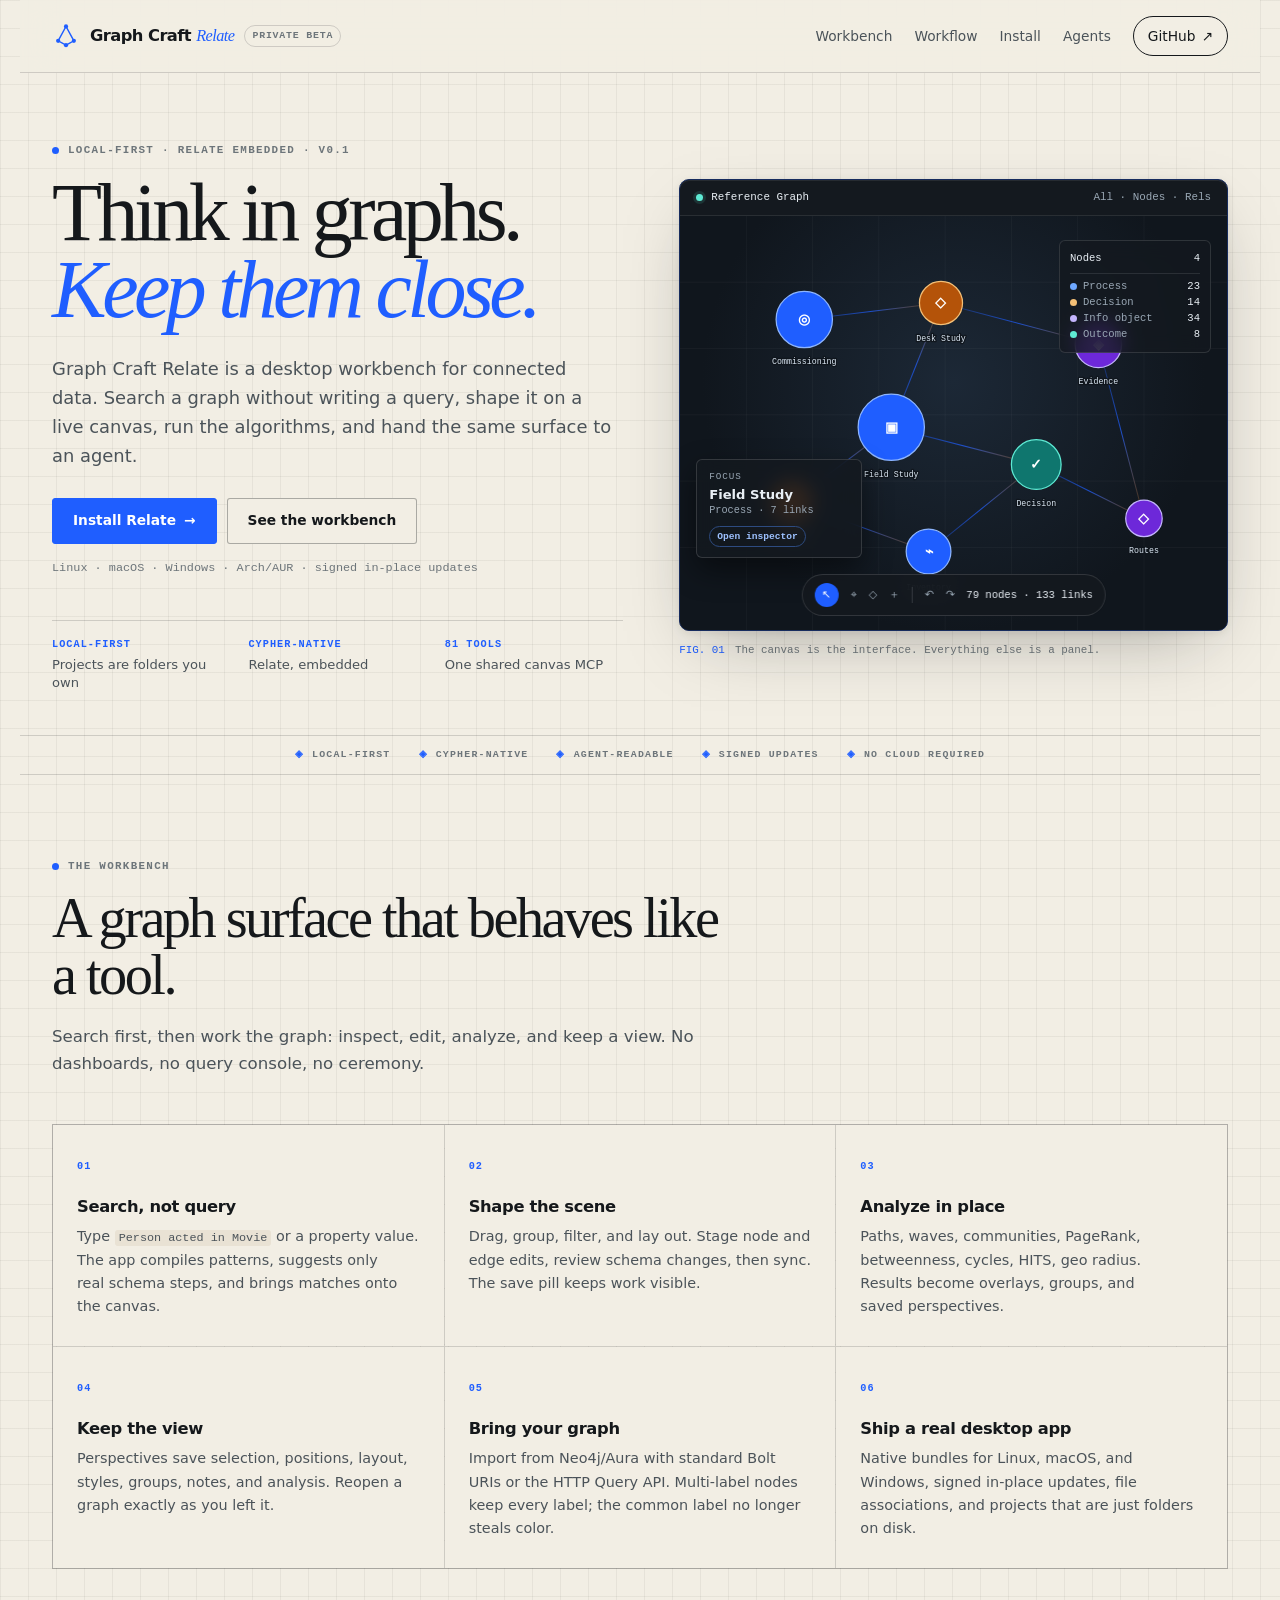
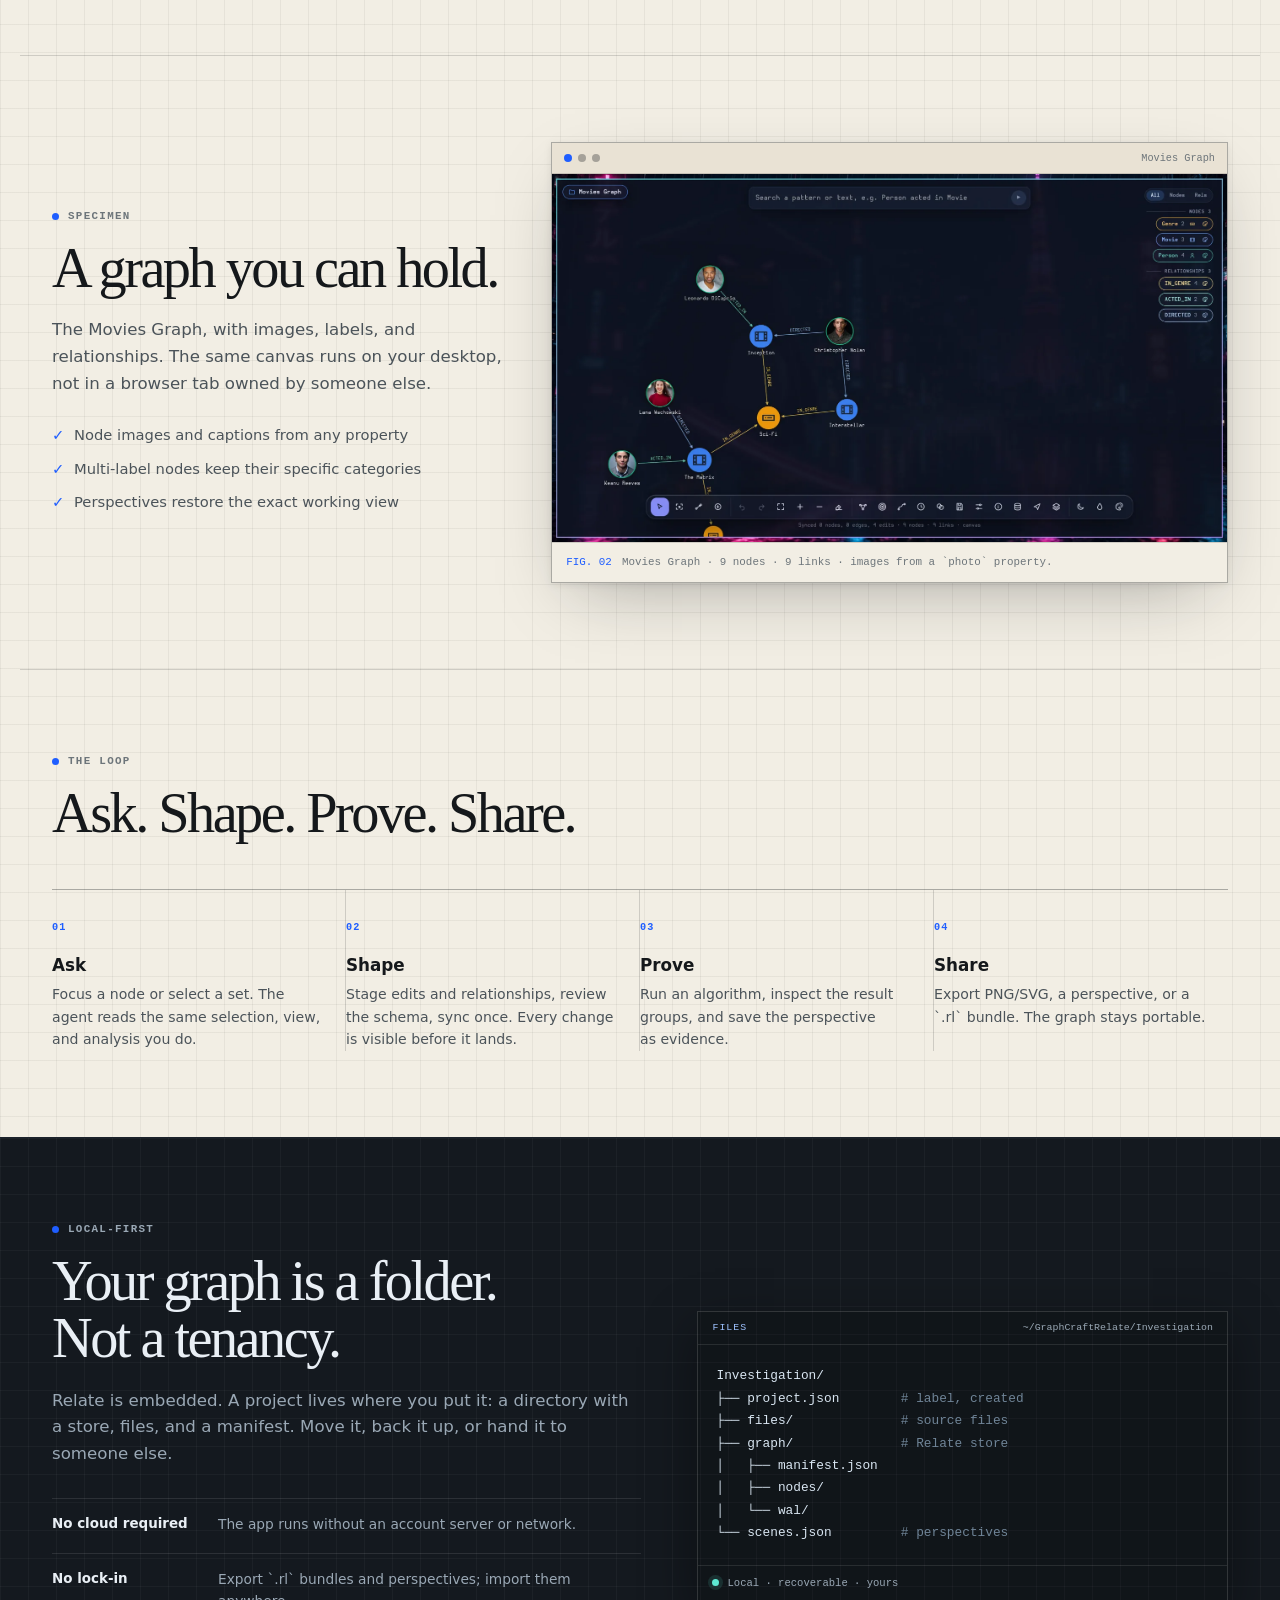
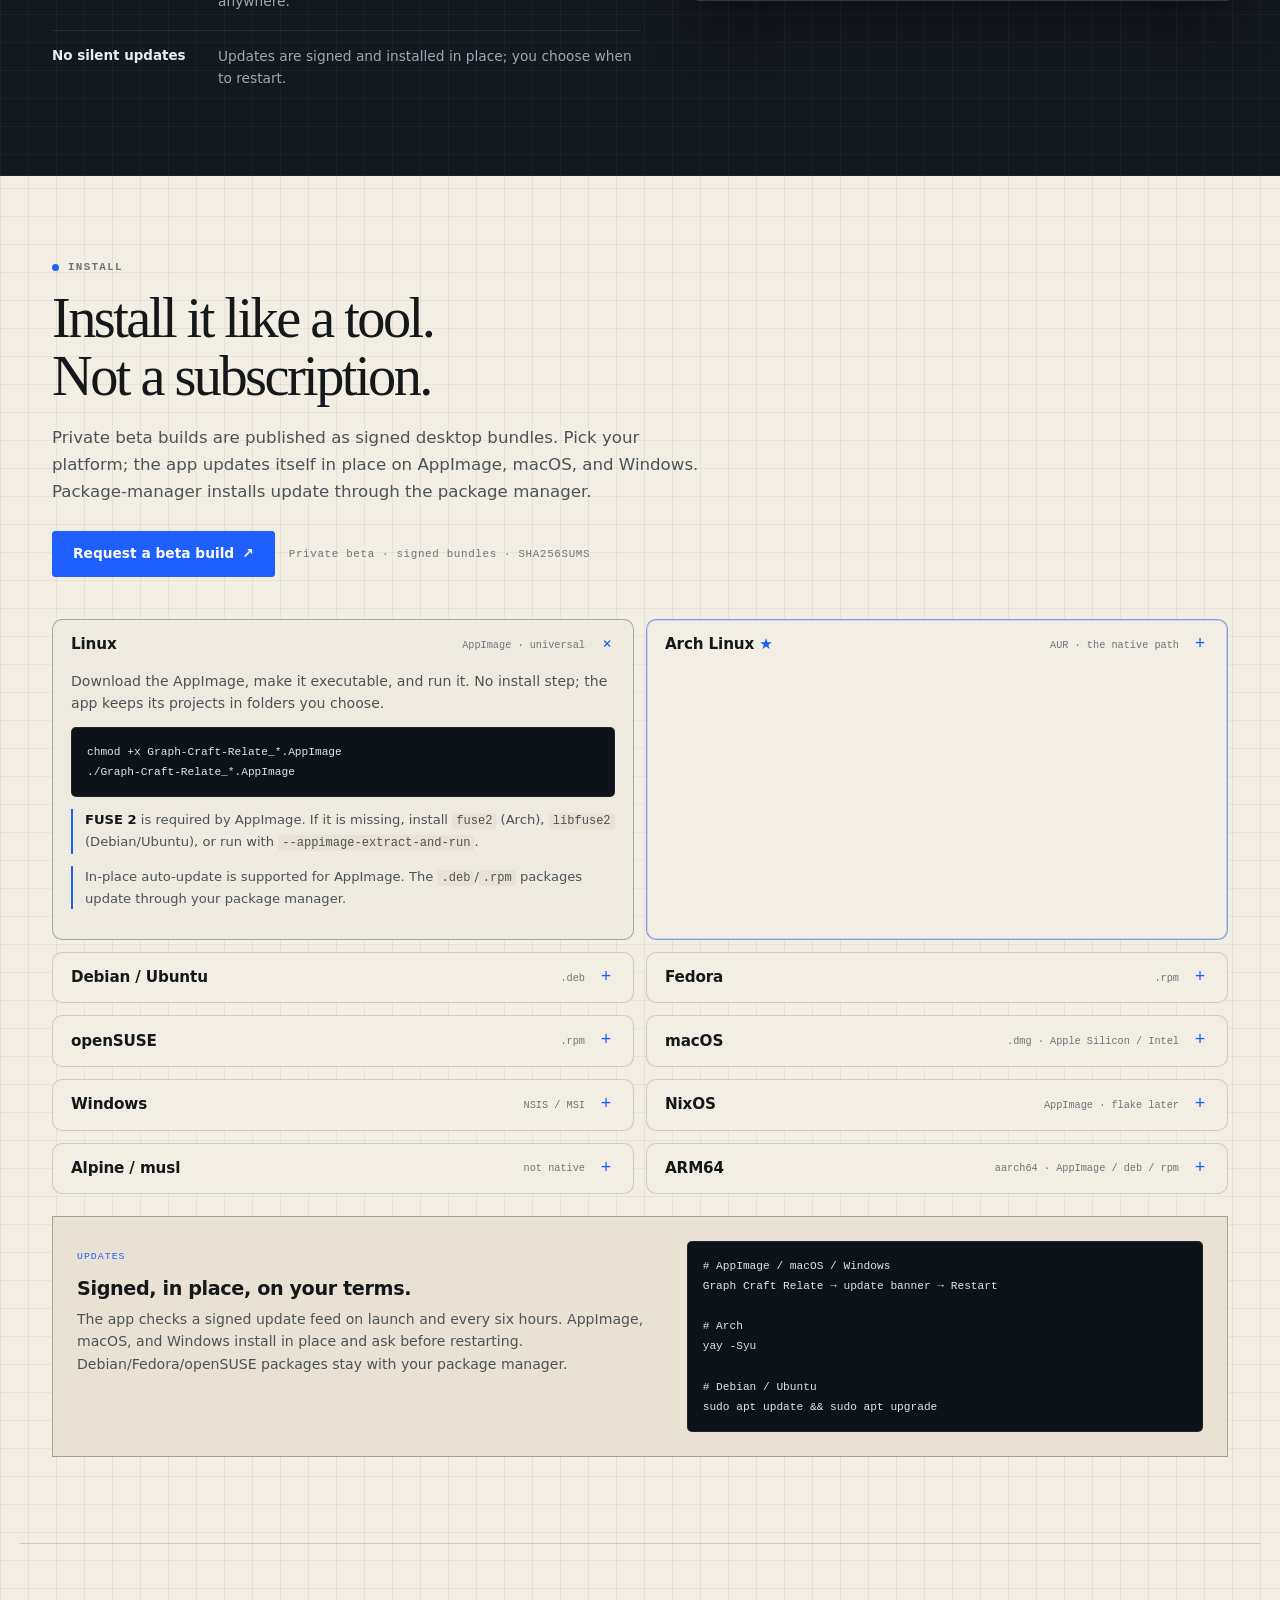
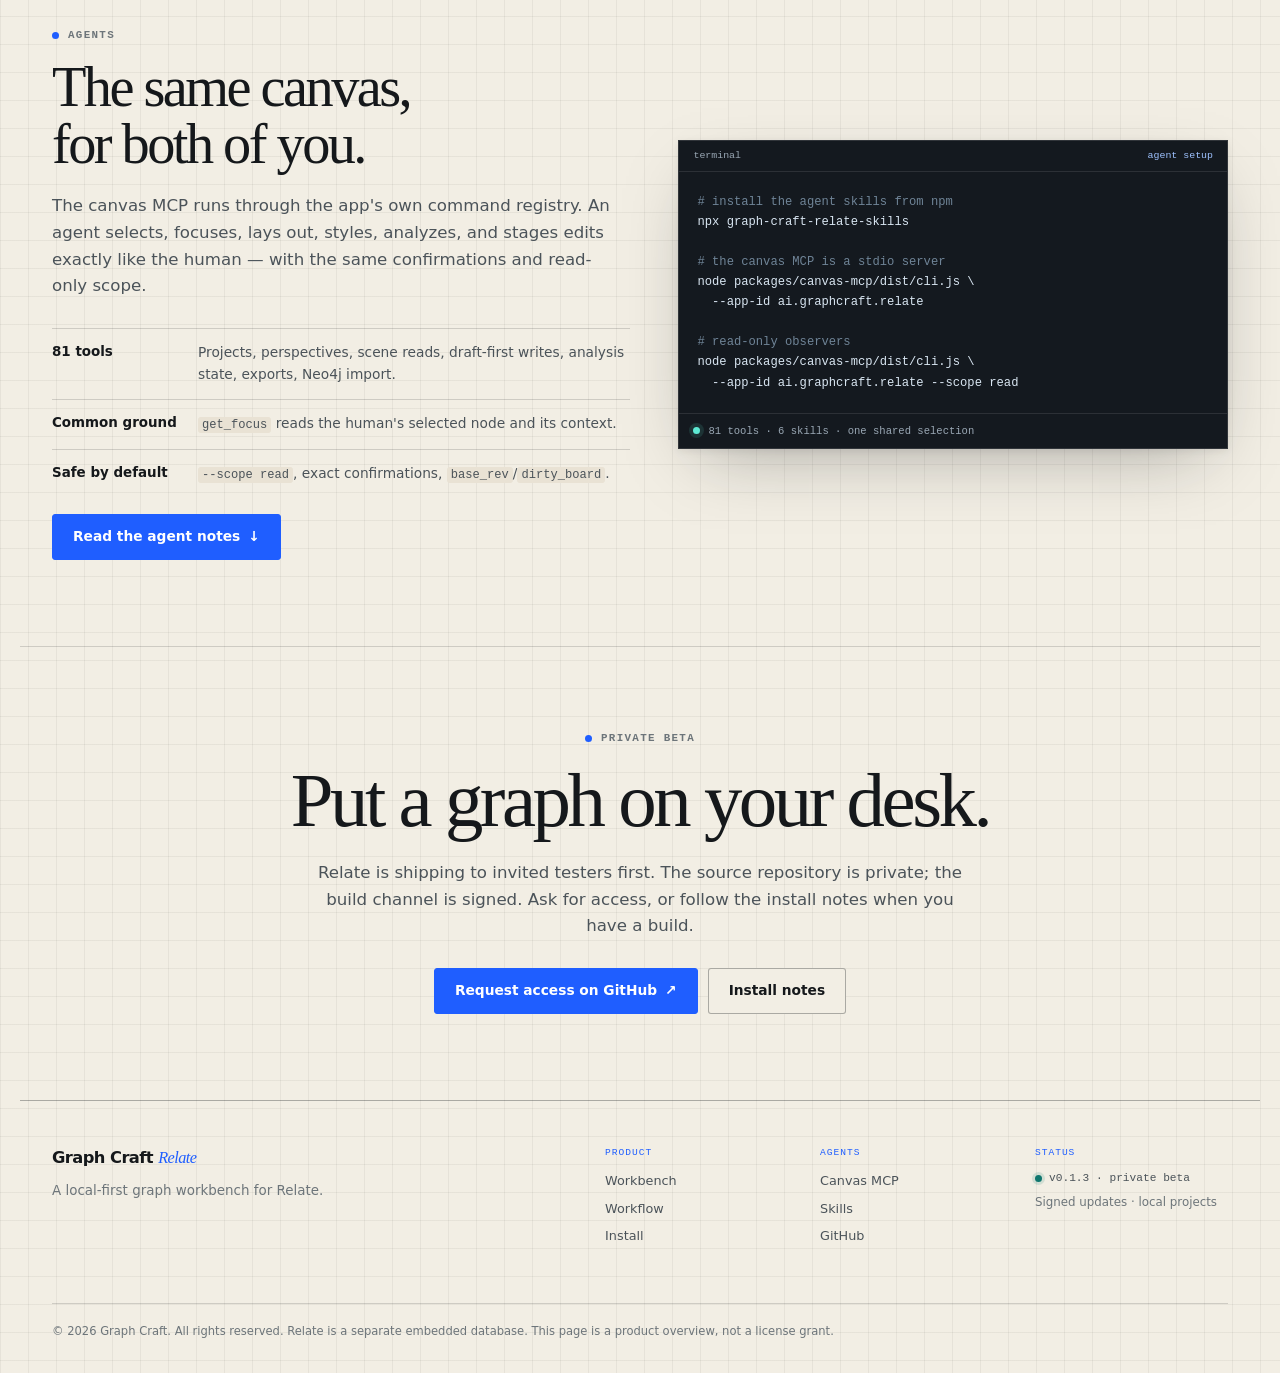
==== graph-craft-relate/index.html @ a17e3c6e "Update status to v0.1.3" ====
<!doctype html>
<html lang="en">
<head>
  <meta charset="utf-8" />
  <meta name="viewport" content="width=device-width, initial-scale=1" />
  <title>Graph Craft Relate — a local-first graph workbench</title>
  <meta name="description" content="Graph Craft Relate is a local-first desktop graph workbench for the embedded Relate database. Search, shape, analyze, and share graphs — with a live canvas MCP for agents." />
  <meta name="theme-color" content="#f2eee4" />
  <meta property="og:title" content="Graph Craft Relate" />
  <meta property="og:description" content="A graph workbench for the desk, not the cloud." />
  <meta property="og:type" content="website" />
  <meta property="og:image" content="https://fab679.github.io/graph-craft-relate/assets/screenshot.webp" />
  <meta property="og:url" content="https://fab679.github.io/graph-craft-relate/" />
  <meta name="twitter:card" content="summary_large_image" />
  <link rel="canonical" href="https://fab679.github.io/graph-craft-relate/" />
  <link rel="icon" href="favicon.svg" type="image/svg+xml" />
  <link rel="stylesheet" href="site.css" />
</head>
<body>
  <a class="skip" href="#main">Skip to content</a>

  <header class="nav">
    <a class="brand" href="#top" aria-label="Graph Craft Relate home">
      <svg class="brand-mark" viewBox="0 0 32 32" aria-hidden="true">
        <path d="M7 21.5 16 5l9 16.5-9 5z" fill="none" stroke="currentColor" stroke-width="1.6"/>
        <circle cx="16" cy="5" r="2.4" fill="currentColor"/>
        <circle cx="7" cy="21.5" r="2.4" fill="currentColor"/>
        <circle cx="25" cy="21.5" r="2.4" fill="currentColor"/>
        <circle cx="16" cy="26.5" r="2.4" fill="currentColor"/>
      </svg>
      <span class="brand-word">Graph Craft <em>Relate</em></span>
      <span class="brand-beta">private beta</span>
    </a>
    <nav class="nav-links" aria-label="Main">
      <a href="#workbench">Workbench</a>
      <a href="#workflow">Workflow</a>
      <a href="#install">Install</a>
      <a href="#agents">Agents</a>
      <a class="nav-cta" href="https://github.com/fab679" rel="noreferrer">GitHub <span aria-hidden="true">↗</span></a>
    </nav>
  </header>

  <main id="main">
    <section class="hero" id="top">
      <div class="hero-copy">
        <p class="eyebrow"><span class="dot"></span> Local-first · Relate embedded · v0.1</p>
        <h1>Think in graphs.<br /><span class="accent">Keep them close.</span></h1>
        <p class="lead">
          Graph Craft Relate is a desktop workbench for connected data. Search a
          graph without writing a query, shape it on a live canvas, run the
          algorithms, and hand the same surface to an agent.
        </p>
        <div class="hero-actions">
          <a class="btn btn-primary" href="#install">Install Relate <span aria-hidden="true">→</span></a>
          <a class="btn" href="#workbench">See the workbench</a>
        </div>
        <p class="fine">Linux · macOS · Windows · Arch/AUR · signed in-place updates</p>
        <dl class="ledger">
          <div><dt>Local-first</dt><dd>Projects are folders you own</dd></div>
          <div><dt>Cypher-native</dt><dd>Relate, embedded</dd></div>
          <div><dt>81 tools</dt><dd>One shared canvas MCP</dd></div>
        </dl>
      </div>

      <div class="hero-visual" aria-label="A graph canvas specimen">
        <div class="canvas-frame">
          <div class="canvas-top">
            <span class="canvas-project"><i></i> Reference Graph</span>
            <span class="canvas-mode">All · Nodes · Rels</span>
          </div>
          <svg class="specimen" viewBox="0 0 660 500" role="img" aria-label="A graph of processes, decisions, and outcomes">
            <defs>
              <linearGradient id="edgeGlow" x1="0" x2="1">
                <stop offset="0" stop-color="#1f5eff" stop-opacity=".15"/>
                <stop offset=".5" stop-color="#1f5eff" stop-opacity=".75"/>
                <stop offset="1" stop-color="#d97706" stop-opacity=".2"/>
              </linearGradient>
            </defs>
            <g class="grid-lines" aria-hidden="true">
              <path d="M0 80H660M0 160H660M0 240H660M0 320H660M0 400H660" />
              <path d="M80 0V500M160 0V500M240 0V500M320 0V500M400 0V500M480 0V500M560 0V500" />
            </g>
            <g class="edges">
              <path d="M150 125 315 105" />
              <path d="M315 105 505 155" />
              <path d="M315 105 255 255" />
              <path d="M255 255 430 300" />
              <path d="M255 255 135 345" />
              <path d="M430 300 560 365" />
              <path d="M135 345 300 405" />
              <path d="M430 300 300 405" />
              <path d="M505 155 560 365" />
            </g>
            <g class="nodes">
              <g class="node n-blue" transform="translate(150 125)">
                <circle r="34"/><text class="glyph" y="5">◎</text>
                <text class="nlabel" y="54">Commissioning</text>
              </g>
              <g class="node n-amber" transform="translate(315 105)">
                <circle r="26"/><text class="glyph" y="5">◇</text>
                <text class="nlabel" y="46">Desk Study</text>
              </g>
              <g class="node n-violet" transform="translate(505 155)">
                <circle r="28"/><text class="glyph" y="5">◈</text>
                <text class="nlabel" y="48">Evidence</text>
              </g>
              <g class="node n-blue" transform="translate(255 255)">
                <circle r="40"/><text class="glyph" y="6">▣</text>
                <text class="nlabel" y="60">Field Study</text>
              </g>
              <g class="node n-green" transform="translate(430 300)">
                <circle r="30"/><text class="glyph" y="5">✓</text>
                <text class="nlabel" y="50">Decision</text>
              </g>
              <g class="node n-amber" transform="translate(135 345)">
                <circle r="24"/><text class="glyph" y="5">↗</text>
                <text class="nlabel" y="44">Outcome</text>
              </g>
              <g class="node n-violet" transform="translate(560 365)">
                <circle r="22"/><text class="glyph" y="5">◇</text>
                <text class="nlabel" y="42">Routes</text>
              </g>
              <g class="node n-blue" transform="translate(300 405)">
                <circle r="27"/><text class="glyph" y="5">⌁</text>
                <text class="nlabel" y="47">Inventory</text>
              </g>
            </g>
          </svg>
          <div class="legend-specimen" aria-hidden="true">
            <p>Nodes <span>4</span></p>
            <p><i class="sw blue"></i> Process <b>23</b></p>
            <p><i class="sw amber"></i> Decision <b>14</b></p>
            <p><i class="sw violet"></i> Info object <b>34</b></p>
            <p><i class="sw green"></i> Outcome <b>8</b></p>
          </div>
          <div class="inspector-specimen" aria-hidden="true">
            <span class="mono">FOCUS</span>
            <strong>Field Study</strong>
            <small>Process · 7 links</small>
            <span class="mini-pill">Open inspector</span>
          </div>
          <div class="canvas-dock" aria-hidden="true">
            <span class="dock-active">↖</span><span>⌖</span><span>◇</span><span>＋</span><span class="dock-sep"></span><span>↶</span><span>↷</span><span class="dock-end">79 nodes · 133 links</span>
          </div>
        </div>
        <p class="visual-caption"><span>FIG. 01</span> The canvas is the interface. Everything else is a panel.</p>
      </div>
    </section>

    <section class="strip" aria-label="Product principles">
      <span>LOCAL-FIRST</span><span>CYPHER-NATIVE</span><span>AGENT-READABLE</span><span>SIGNED UPDATES</span><span>NO CLOUD REQUIRED</span>
    </section>

    <section class="section" id="workbench">
      <header class="section-head">
        <p class="eyebrow"><span class="dot"></span> The workbench</p>
        <h2>A graph surface that behaves like a tool.</h2>
        <p class="section-lead">Search first, then work the graph: inspect, edit, analyze, and keep a view. No dashboards, no query console, no ceremony.</p>
      </header>
      <div class="feature-grid">
        <article class="feature">
          <span class="feature-no">01</span>
          <h3>Search, not query</h3>
          <p>Type <code>Person acted in Movie</code> or a property value. The app compiles patterns, suggests only real schema steps, and brings matches onto the canvas.</p>
        </article>
        <article class="feature">
          <span class="feature-no">02</span>
          <h3>Shape the scene</h3>
          <p>Drag, group, filter, and lay out. Stage node and edge edits, review schema changes, then sync. The save pill keeps work visible.</p>
        </article>
        <article class="feature">
          <span class="feature-no">03</span>
          <h3>Analyze in place</h3>
          <p>Paths, waves, communities, PageRank, betweenness, cycles, HITS, geo radius. Results become overlays, groups, and saved perspectives.</p>
        </article>
        <article class="feature">
          <span class="feature-no">04</span>
          <h3>Keep the view</h3>
          <p>Perspectives save selection, positions, layout, styles, groups, notes, and analysis. Reopen a graph exactly as you left it.</p>
        </article>
        <article class="feature">
          <span class="feature-no">05</span>
          <h3>Bring your graph</h3>
          <p>Import from Neo4j/Aura with standard Bolt URIs or the HTTP Query API. Multi-label nodes keep every label; the common label no longer steals color.</p>
        </article>
        <article class="feature">
          <span class="feature-no">06</span>
          <h3>Ship a real desktop app</h3>
          <p>Native bundles for Linux, macOS, and Windows, signed in-place updates, file associations, and projects that are just folders on disk.</p>
        </article>
      </div>
    </section>

    <section class="section specimen-section" aria-labelledby="specimen-title">
      <div class="specimen-copy">
        <p class="eyebrow"><span class="dot"></span> Specimen</p>
        <h2 id="specimen-title">A graph you can hold.</h2>
        <p class="section-lead">The Movies Graph, with images, labels, and relationships. The same canvas runs on your desktop, not in a browser tab owned by someone else.</p>
        <ul class="check-list">
          <li>Node images and captions from any property</li>
          <li>Multi-label nodes keep their specific categories</li>
          <li>Perspectives restore the exact working view</li>
        </ul>
      </div>
      <figure class="shot">
        <div class="shot-bar"><span></span><span></span><span></span><em>Movies Graph</em></div>
        <img src="assets/screenshot.webp" width="1600" height="873" loading="lazy" alt="Graph Craft Relate canvas showing movie, genre, and person nodes with portrait images." />
        <figcaption><span>FIG. 02</span> Movies Graph · 9 nodes · 9 links · images from a `photo` property.</figcaption>
      </figure>
    </section>

    <section class="section workflow" id="workflow">
      <header class="section-head">
        <p class="eyebrow"><span class="dot"></span> The loop</p>
        <h2>Ask. Shape. Prove. Share.</h2>
      </header>
      <ol class="steps">
        <li><span>01</span><h3>Ask</h3><p>Focus a node or select a set. The agent reads the same selection, view, and analysis you do.</p></li>
        <li><span>02</span><h3>Shape</h3><p>Stage edits and relationships, review the schema, sync once. Every change is visible before it lands.</p></li>
        <li><span>03</span><h3>Prove</h3><p>Run an algorithm, inspect the result groups, and save the perspective as evidence.</p></li>
        <li><span>04</span><h3>Share</h3><p>Export PNG/SVG, a perspective, or a `.rl` bundle. The graph stays portable.</p></li>
      </ol>
    </section>

    <section class="section local-panel">
      <div class="local-copy">
        <p class="eyebrow"><span class="dot"></span> Local-first</p>
        <h2>Your graph is a folder.<br />Not a tenancy.</h2>
        <p class="section-lead">Relate is embedded. A project lives where you put it: a directory with a store, files, and a manifest. Move it, back it up, or hand it to someone else.</p>
        <div class="local-points">
          <div><strong>No cloud required</strong><span>The app runs without an account server or network.</span></div>
          <div><strong>No lock-in</strong><span>Export `.rl` bundles and perspectives; import them anywhere.</span></div>
          <div><strong>No silent updates</strong><span>Updates are signed and installed in place; you choose when to restart.</span></div>
        </div>
      </div>
      <div class="tree-card" aria-label="Project folder layout">
        <div class="tree-head"><span>FILES</span><span>~/GraphCraftRelate/Investigation</span></div>
        <pre><code>Investigation/
├── project.json        <i># label, created</i>
├── files/              <i># source files</i>
├── graph/              <i># Relate store</i>
│   ├── manifest.json
│   ├── nodes/
│   └── wal/
└── scenes.json         <i># perspectives</i></code></pre>
        <p class="tree-note"><span class="pulse"></span> Local · recoverable · yours</p>
      </div>
    </section>

    <section class="section" id="install">
      <header class="section-head">
        <p class="eyebrow"><span class="dot"></span> Install</p>
        <h2>Install it like a tool.<br />Not a subscription.</h2>
        <p class="section-lead">Private beta builds are published as signed desktop bundles. Pick your platform; the app updates itself in place on AppImage, macOS, and Windows. Package-manager installs update through the package manager.</p>
      </header>

      <div class="download-row">
        <a class="btn btn-primary" href="https://github.com/fab679" rel="noreferrer">Request a beta build <span aria-hidden="true">↗</span></a>
        <span class="mono">Private beta · signed bundles · SHA256SUMS</span>
      </div>

      <div class="install-grid">
        <details class="install-card" open>
          <summary><span class="os">Linux</span><span class="os-meta">AppImage · universal</span><span class="chev" aria-hidden="true">+</span></summary>
          <div class="install-body">
            <p>Download the AppImage, make it executable, and run it. No install step; the app keeps its projects in folders you choose.</p>
            <pre><code>chmod +x Graph-Craft-Relate_*.AppImage
./Graph-Craft-Relate_*.AppImage</code></pre>
            <p class="note"><strong>FUSE 2</strong> is required by AppImage. If it is missing, install <code>fuse2</code> (Arch), <code>libfuse2</code> (Debian/Ubuntu), or run with <code>--appimage-extract-and-run</code>.</p>
            <p class="note">In-place auto-update is supported for AppImage. The <code>.deb</code>/<code>.rpm</code> packages update through your package manager.</p>
          </div>
        </details>

        <details class="install-card arch-card">
          <summary><span class="os">Arch Linux</span><span class="os-meta">AUR · the native path</span><span class="chev" aria-hidden="true">+</span></summary>
          <div class="install-body">
            <p>Arch is the reference environment. Use the AUR package when published, or run the AppImage.</p>
            <pre><code>yay -S graph-craft-relate-bin
# or: paru -S graph-craft-relate-bin</code></pre>
            <p>Building from source needs the Tauri/WebKit stack:</p>
            <pre><code>sudo pacman -S --needed base-devel webkit2gtk-4.1 gtk3 \
  libappindicator librsvg patchelf openssl</code></pre>
            <p class="note"><strong>Arch notes:</strong> AppImage needs <code>fuse2</code>. Wayland works natively; on some GPUs, set <code>WEBKIT_DISABLE_COMPOSITING_MODE=1</code> if the canvas is blank. On ARM/ALARM, build the <code>aarch64</code> bundle from source.</p>
            <p class="note"><strong>Omarchy:</strong> the app detects Omarchy and offers <strong>Follow the Omarchy theme and accent</strong> in Settings. It reads the current theme's <code>colors.toml</code>; the option is hidden on other desktops.</p>
          </div>
        </details>

        <details class="install-card">
          <summary><span class="os">Debian / Ubuntu</span><span class="os-meta">.deb</span><span class="chev" aria-hidden="true">+</span></summary>
          <div class="install-body">
            <pre><code>sudo apt install ./graph-craft-relate_*_amd64.deb</code></pre>
            <p>Dependencies: <code>libwebkit2gtk-4.1-0</code>, <code>libgtk-3-0</code>, <code>libayatana-appindicator3-1</code>, <code>librsvg2-2</code>. Use the AppImage if your release is older than Ubuntu 22.04.</p>
          </div>
        </details>

        <details class="install-card">
          <summary><span class="os">Fedora</span><span class="os-meta">.rpm</span><span class="chev" aria-hidden="true">+</span></summary>
          <div class="install-body">
            <pre><code>sudo dnf install ./graph-craft-relate-*.x86_64.rpm</code></pre>
            <p>Dependencies: <code>webkit2gtk4.1</code>, <code>gtk3</code>, <code>libappindicator-gtk3</code>, <code>librsvg2</code>. Fedora Silverblue users should use the AppImage or a Distrobox container.</p>
          </div>
        </details>

        <details class="install-card">
          <summary><span class="os">openSUSE</span><span class="os-meta">.rpm</span><span class="chev" aria-hidden="true">+</span></summary>
          <div class="install-body">
            <pre><code>sudo zypper install ./graph-craft-relate-*.x86_64.rpm</code></pre>
            <p>Dependencies: <code>webkit2gtk4.1</code>, <code>gtk3</code>, <code>libappindicator3-1</code>, <code>librsvg2</code>.</p>
          </div>
        </details>

        <details class="install-card">
          <summary><span class="os">macOS</span><span class="os-meta">.dmg · Apple Silicon / Intel</span><span class="chev" aria-hidden="true">+</span></summary>
          <div class="install-body">
            <p>Open the DMG, drag <strong>Graph Craft Relate</strong> to Applications, and launch it.</p>
            <p class="note">Beta builds may be unnotarized: right-click the app → <strong>Open</strong> the first time. Production builds are signed and notarized. Auto-update is in place.</p>
          </div>
        </details>

        <details class="install-card">
          <summary><span class="os">Windows</span><span class="os-meta">NSIS / MSI</span><span class="chev" aria-hidden="true">+</span></summary>
          <div class="install-body">
            <p>Run the <code>.exe</code> installer (or the MSI). The installer bootstraps WebView2 if it is missing.</p>
            <p class="note">Beta builds may show SmartScreen: <strong>More info → Run anyway</strong>. Production builds are code-signed. Auto-update is in place.</p>
            <p class="note">Windows on ARM64: use the x64 build under emulation; a native ARM64 bundle is not shipped yet.</p>
          </div>
        </details>

        <details class="install-card">
          <summary><span class="os">NixOS</span><span class="os-meta">AppImage · flake later</span><span class="chev" aria-hidden="true">+</span></summary>
          <div class="install-body">
            <p>Run the AppImage through <code>appimage-run</code>:</p>
            <pre><code>nix-shell -p appimage-run
appimage-run ./Graph-Craft-Relate_*.AppImage</code></pre>
            <p class="note">A native flake is planned; until then, use the AppImage or a Distrobox container. Do not mix the app's WebKit with a mismatched system runtime.</p>
          </div>
        </details>

        <details class="install-card">
          <summary><span class="os">Alpine / musl</span><span class="os-meta">not native</span><span class="chev" aria-hidden="true">+</span></summary>
          <div class="install-body">
            <p>WebKitGTK/Tauri does not ship a native musl bundle. Use a glibc Distrobox (Arch/Debian) or a Flatpak when available; the AppImage will not run natively on Alpine.</p>
          </div>
        </details>

        <details class="install-card">
          <summary><span class="os">ARM64</span><span class="os-meta">aarch64 · AppImage / deb / rpm</span><span class="chev" aria-hidden="true">+</span></summary>
          <div class="install-body">
            <p>Use the <code>aarch64</code> bundle. The Relate sidecar is pinned per target (<code>relate-linux-arm64</code>); the app refuses to start with a missing sidecar.</p>
            <p class="note">Arch ARM (ALARM) users can build from source with the same dependencies; the AUR package targets x86_64.</p>
          </div>
        </details>
      </div>

      <div class="update-note">
        <div>
          <span class="mono">UPDATES</span>
          <h3>Signed, in place, on your terms.</h3>
          <p>The app checks a signed update feed on launch and every six hours. AppImage, macOS, and Windows install in place and ask before restarting. Debian/Fedora/openSUSE packages stay with your package manager.</p>
        </div>
        <div class="update-code">
          <pre><code># AppImage / macOS / Windows
Graph Craft Relate → update banner → Restart

# Arch
yay -Syu

# Debian / Ubuntu
sudo apt update &amp;&amp; sudo apt upgrade</code></pre>
        </div>
      </div>
    </section>

    <section class="section agents" id="agents">
      <div class="agents-copy">
        <p class="eyebrow"><span class="dot"></span> Agents</p>
        <h2>The same canvas,<br />for both of you.</h2>
        <p class="section-lead">The canvas MCP runs through the app's own command registry. An agent selects, focuses, lays out, styles, analyzes, and stages edits exactly like the human — with the same confirmations and read-only scope.</p>
        <div class="agent-points">
          <div><strong>81 tools</strong><span>Projects, perspectives, scene reads, draft-first writes, analysis state, exports, Neo4j import.</span></div>
          <div><strong>Common ground</strong><span><code>get_focus</code> reads the human's selected node and its context.</span></div>
          <div><strong>Safe by default</strong><span><code>--scope read</code>, exact confirmations, <code>base_rev</code>/<code>dirty_board</code>.</span></div>
        </div>
        <a class="btn btn-primary" href="#agents">Read the agent notes <span aria-hidden="true">↓</span></a>
      </div>
      <div class="agent-code">
        <div class="code-head"><span>terminal</span><span>agent setup</span></div>
        <pre><code><span class="c"># install the agent skills from npm</span>
npx graph-craft-relate-skills

<span class="c"># the canvas MCP is a stdio server</span>
node packages/canvas-mcp/dist/cli.js \
  --app-id ai.graphcraft.relate

<span class="c"># read-only observers</span>
node packages/canvas-mcp/dist/cli.js \
  --app-id ai.graphcraft.relate --scope read</code></pre>
        <p class="code-note"><span class="pulse"></span> 81 tools · 6 skills · one shared selection</p>
      </div>
    </section>

    <section class="section closing">
      <p class="eyebrow"><span class="dot"></span> Private beta</p>
      <h2>Put a graph on your desk.</h2>
      <p class="section-lead">Relate is shipping to invited testers first. The source repository is private; the build channel is signed. Ask for access, or follow the install notes when you have a build.</p>
      <div class="hero-actions">
        <a class="btn btn-primary" href="https://github.com/fab679" rel="noreferrer">Request access on GitHub <span aria-hidden="true">↗</span></a>
        <a class="btn" href="#install">Install notes</a>
      </div>
    </section>
  </main>

  <footer class="footer">
    <div class="footer-brand">
      <span class="brand-word">Graph Craft <em>Relate</em></span>
      <p>A local-first graph workbench for Relate.</p>
    </div>
    <div class="footer-cols">
      <div><span class="mono">PRODUCT</span><a href="#workbench">Workbench</a><a href="#workflow">Workflow</a><a href="#install">Install</a></div>
      <div><span class="mono">AGENTS</span><a href="#agents">Canvas MCP</a><a href="#agents">Skills</a><a href="https://github.com/fab679" rel="noreferrer">GitHub</a></div>
      <div><span class="mono">STATUS</span><span class="status"><i></i> v0.1.3 · private beta</span><span class="muted">Signed updates · local projects</span></div>
    </div>
    <p class="footer-legal">© 2026 Graph Craft. All rights reserved. Relate is a separate embedded database. This page is a product overview, not a license grant.</p>
  </footer>

  <script src="site.js" defer></script>
</body>
</html>
---- graph-craft-relate/site.css ----
/* Graph Craft Relate — Hallmark · shape: product page · genre: technical editorial
 * theme: Cobalt blueprint · paper/ink/cobalt · signature: a live graph specimen
 * with a ledger-like install index. No remote fonts, no frameworks. */

:root {
  --paper: #f2eee4;
  --paper-2: #e9e2d4;
  --paper-3: #dfd6c5;
  --ink: #15181b;
  --ink-2: #4b5359;
  --muted: #6d757a;
  --cobalt: #1f5eff;
  --cobalt-2: #1747c7;
  --cobalt-ink: #ffffff;
  --amber: #b45309;
  --green: #0f766e;
  --violet: #6d28d9;
  --rule: rgba(21, 24, 27, 0.16);
  --rule-2: rgba(21, 24, 27, 0.32);
  --grid: rgba(21, 24, 27, 0.055);
  --panel: #14191f;
  --panel-2: #1b222b;
  --panel-ink: #e9eff5;
  --panel-mut: #9aa8b5;
  --code: #0d1218;
  --code-ink: #d9e6f2;
  --shadow: 0 24px 70px -24px rgba(21, 24, 27, 0.35), 0 2px 8px rgba(21, 24, 27, 0.08);
  --serif: "Iowan Old Style", "Palatino Linotype", Palatino, Georgia, serif;
  --sans: system-ui, -apple-system, "Segoe UI", Roboto, sans-serif;
  --mono: ui-monospace, "SF Mono", "Cascadia Mono", Menlo, Consolas, monospace;
  --max: 1240px;
  --gutter: 32px;
  --radius: 10px;
  --cut: 12px;
}

@media (prefers-color-scheme: dark) {
  :root {
    --paper: #0c1117;
    --paper-2: #111821;
    --paper-3: #18212c;
    --ink: #e7eef5;
    --ink-2: #b3c0cb;
    --muted: #8795a3;
    --cobalt: #6ea8ff;
    --cobalt-2: #a9c7ff;
    --cobalt-ink: #08111f;
    --amber: #f0b35e;
    --green: #5eead4;
    --violet: #c4b5fd;
    --rule: rgba(231, 238, 245, 0.14);
    --rule-2: rgba(231, 238, 245, 0.28);
    --grid: rgba(231, 238, 245, 0.05);
    --panel: #111821;
    --panel-2: #17212c;
    --panel-ink: #e7eef5;
    --panel-mut: #94a3b3;
    --code: #070b10;
    --code-ink: #dbe8f5;
    --shadow: 0 24px 70px -20px rgba(0, 0, 0, 0.75), 0 2px 8px rgba(0, 0, 0, 0.4);
  }
}

* { box-sizing: border-box; }
html { scroll-behavior: smooth; }
body {
  margin: 0;
  color: var(--ink);
  background-color: var(--paper);
  background-image:
    linear-gradient(var(--grid) 1px, transparent 1px),
    linear-gradient(90deg, var(--grid) 1px, transparent 1px);
  background-size: 28px 28px;
  font: 16px/1.6 var(--sans);
  -webkit-font-smoothing: antialiased;
  text-rendering: optimizeLegibility;
  overflow-x: clip;
}
::selection { background: var(--cobalt); color: var(--cobalt-ink); }
a { color: inherit; text-decoration-thickness: 1px; text-underline-offset: 0.18em; }
a:hover { color: var(--cobalt); }
img, svg { display: block; max-width: 100%; }
code, pre, .mono { font-family: var(--mono); }
button, a { -webkit-tap-highlight-color: transparent; }
:focus-visible { outline: 2px solid var(--cobalt); outline-offset: 3px; }

.skip {
  position: absolute; left: 12px; top: -60px; z-index: 100;
  background: var(--ink); color: var(--paper); padding: 8px 12px; border-radius: 4px;
}
.skip:focus { top: 12px; }

/* ------------------------------------------------------------------ nav */

.nav {
  position: sticky; top: 0; z-index: 50;
  display: flex; align-items: center; gap: 24px;
  max-width: var(--max); margin: 0 auto; padding: 16px var(--gutter);
  background: color-mix(in srgb, var(--paper) 86%, transparent);
  border-bottom: 1px solid var(--rule);
  backdrop-filter: blur(16px) saturate(1.2);
  -webkit-backdrop-filter: blur(16px) saturate(1.2);
}
.brand { display: inline-flex; align-items: center; gap: 10px; text-decoration: none; margin-right: auto; }
.brand-mark { width: 28px; height: 28px; color: var(--cobalt); flex: none; }
.brand-word {
  font: 600 1.02rem/1 var(--sans); letter-spacing: -0.035em; white-space: nowrap;
}
.brand-word em { font-family: var(--serif); font-weight: 500; color: var(--cobalt); }
.brand-beta {
  font: 600 0.62rem/1 var(--mono); letter-spacing: 0.08em; text-transform: uppercase;
  color: var(--muted); border: 1px solid var(--rule); padding: 5px 7px; border-radius: 999px;
}
.nav-links { display: flex; align-items: center; gap: 22px; font-size: 0.86rem; }
.nav-links a { text-decoration: none; color: var(--ink-2); }
.nav-links a:hover { color: var(--ink); }
.nav-cta {
  display: inline-flex; align-items: center; gap: 6px;
  border: 1px solid var(--ink); border-radius: 999px; padding: 8px 14px;
  color: var(--ink) !important; background: var(--paper);
}
.nav-cta:hover { background: var(--ink); color: var(--paper) !important; }

/* ----------------------------------------------------------------- hero */

.hero {
  max-width: var(--max); margin: 0 auto; padding: 72px var(--gutter) 42px;
  display: grid; grid-template-columns: minmax(0, 1.02fr) minmax(0, 0.98fr);
  gap: 56px; align-items: center;
}
.eyebrow {
  display: flex; align-items: center; gap: 9px;
  margin: 0 0 18px; font: 600 0.68rem/1 var(--mono);
  letter-spacing: 0.12em; text-transform: uppercase; color: var(--muted);
}
.dot { width: 7px; height: 7px; border-radius: 50%; background: var(--cobalt); flex: none; }
h1, h2, h3, p { text-wrap: pretty; }
.hero h1 {
  margin: 0; font-family: var(--serif); font-weight: 500;
  font-size: clamp(3.2rem, 6.4vw, 6.1rem); line-height: 0.94;
  letter-spacing: -0.055em;
}
.hero h1 .accent { color: var(--cobalt); font-style: italic; }
.lead { max-width: 51ch; margin: 26px 0 0; font-size: 1.12rem; line-height: 1.62; color: var(--ink-2); }
.hero-actions { display: flex; flex-wrap: wrap; gap: 10px; margin-top: 28px; }
.btn {
  display: inline-flex; align-items: center; justify-content: center; gap: 8px;
  min-height: 46px; padding: 0 20px;
  border: 1px solid var(--rule-2); border-radius: 3px;
  background: var(--paper); color: var(--ink);
  font: 600 0.86rem/1 var(--sans); text-decoration: none; cursor: pointer;
  transition: transform 140ms ease, background-color 180ms ease, color 180ms ease;
}
.btn:hover { transform: translateY(-1px); border-color: var(--ink); color: var(--ink); }
.btn-primary { background: var(--cobalt); border-color: var(--cobalt); color: var(--cobalt-ink); }
.btn-primary:hover { background: var(--cobalt-2); border-color: var(--cobalt-2); color: var(--cobalt-ink); }
@supports (corner-shape: bevel) {
  .btn, .install-card, .shot, .canvas-frame, .tree-card, .agent-code { border-radius: var(--cut) 3px var(--cut) 3px; corner-shape: bevel round bevel round; }
}
.fine { margin: 16px 0 0; color: var(--muted); font: 0.74rem/1.5 var(--mono); }
.ledger { display: grid; grid-template-columns: repeat(3, minmax(0, 1fr)); gap: 18px; margin: 42px 0 0; padding: 18px 0 0; border-top: 1px solid var(--rule); }
.ledger div { min-width: 0; }
.ledger dt { font: 600 0.64rem/1 var(--mono); letter-spacing: 0.1em; text-transform: uppercase; color: var(--cobalt); }
.ledger dd { margin: 7px 0 0; font-size: 0.82rem; line-height: 1.4; color: var(--ink-2); }

/* ---------------------------------------------------------- hero visual */

.hero-visual { position: relative; min-width: 0; }
.canvas-frame {
  position: relative; overflow: hidden;
  background: var(--panel); color: var(--panel-ink);
  border: 1px solid color-mix(in srgb, var(--cobalt) 28%, var(--panel));
  box-shadow: var(--shadow), inset 0 1px 0 rgba(255,255,255,0.08);
  border-radius: var(--radius);
}
.canvas-top {
  display: flex; align-items: center; justify-content: space-between; gap: 10px;
  padding: 12px 16px; border-bottom: 1px solid rgba(255,255,255,0.09);
  font: 0.68rem/1 var(--mono); color: var(--panel-mut);
}
.canvas-project { display: inline-flex; align-items: center; gap: 8px; color: var(--panel-ink); }
.canvas-project i { width: 7px; height: 7px; border-radius: 50%; background: #5eead4; box-shadow: 0 0 0 3px rgba(94,234,212,.12); }
.canvas-mode { color: var(--panel-mut); }
.specimen { width: 100%; height: auto; background: radial-gradient(circle at 50% 40%, #1c2836 0%, #10161d 68%); }
.grid-lines path { stroke: rgba(255,255,255,0.045); stroke-width: 1; }
.edges path { fill: none; stroke: url(#edgeGlow); stroke-width: 1.25; }
.node circle { stroke-width: 1.5; }
.n-blue circle { fill: #1f5eff; stroke: #8db5ff; }
.n-amber circle { fill: #b45309; stroke: #f4bf76; }
.n-violet circle { fill: #6d28d9; stroke: #c4b5fd; }
.n-green circle { fill: #0f766e; stroke: #5eead4; }
.glyph { fill: #fff; font: 600 17px/1 var(--mono); text-anchor: middle; }
.nlabel { fill: #dbe7f3; font: 500 10px/1 var(--mono); text-anchor: middle; paint-order: stroke; stroke: #10161d; stroke-width: 3px; stroke-linejoin: round; }
.node { transition: transform 220ms ease; }
.node:hover { transform: translateY(-2px); }
.legend-specimen {
  position: absolute; top: 60px; right: 16px; width: 152px;
  padding: 10px; border: 1px solid rgba(255,255,255,0.12); border-radius: 6px;
  background: rgba(20, 25, 31, 0.78); backdrop-filter: blur(10px);
  font: 0.66rem/1.5 var(--mono); color: var(--panel-mut);
}
.legend-specimen p { display: flex; align-items: center; gap: 6px; margin: 0; }
.legend-specimen p:first-child { justify-content: space-between; color: var(--panel-ink); border-bottom: 1px solid rgba(255,255,255,.1); padding-bottom: 6px; margin-bottom: 5px; }
.legend-specimen b { margin-left: auto; color: var(--panel-ink); font-weight: 500; }
.sw { width: 7px; height: 7px; border-radius: 50%; flex: none; }
.sw.blue { background: #6ea8ff; } .sw.amber { background: #f4bf76; } .sw.violet { background: #c4b5fd; } .sw.green { background: #5eead4; }
.inspector-specimen {
  position: absolute; left: 16px; bottom: 72px; width: 166px;
  display: grid; gap: 2px; padding: 10px 12px;
  border: 1px solid rgba(255,255,255,0.14); border-radius: 6px;
  background: rgba(20,25,31,.82); backdrop-filter: blur(10px); color: var(--panel-ink);
  box-shadow: 0 12px 30px #0007;
}
.inspector-specimen .mono { font-size: 0.58rem; color: var(--panel-mut); letter-spacing: .1em; }
.inspector-specimen strong { font: 600 .82rem/1.2 var(--sans); }
.inspector-specimen small { font: .64rem/1.3 var(--mono); color: var(--panel-mut); }
.mini-pill { margin-top: 6px; font: 600 .6rem/1 var(--mono); color: #9ec2ff; border: 1px solid #2d4b80; padding: 5px 7px; border-radius: 999px; width: max-content; }
.canvas-dock {
  position: absolute; left: 50%; bottom: 14px; transform: translateX(-50%);
  display: flex; align-items: center; gap: 12px; padding: 8px 12px;
  border: 1px solid rgba(255,255,255,0.13); border-radius: 999px;
  background: rgba(20,25,31,.86); backdrop-filter: blur(12px);
  color: var(--panel-mut); font: .66rem/1 var(--mono); white-space: nowrap;
}
.dock-active { display: grid; place-items: center; width: 24px; height: 24px; border-radius: 50%; background: #1f5eff; color: #fff; }
.dock-sep { width: 1px; height: 16px; background: rgba(255,255,255,.14); }
.dock-end { color: var(--panel-ink); }
.visual-caption { display: flex; gap: 10px; margin: 12px 0 0; color: var(--muted); font: .68rem/1.4 var(--mono); }
.visual-caption span { color: var(--cobalt); }

/* ----------------------------------------------------------------- strip */

.strip {
  display: flex; flex-wrap: wrap; gap: 10px 28px; justify-content: center;
  max-width: var(--max); margin: 0 auto; padding: 14px var(--gutter);
  border-top: 1px solid var(--rule); border-bottom: 1px solid var(--rule);
  color: var(--muted); font: 600 .62rem/1 var(--mono); letter-spacing: .12em;
}
.strip span::before { content: "◈"; margin-right: 8px; color: var(--cobalt); }

/* --------------------------------------------------------------- sections */

.section { max-width: var(--max); margin: 0 auto; padding: 86px var(--gutter); }
.section-head { max-width: 760px; }
h2 {
  margin: 0; font-family: var(--serif); font-weight: 500;
  font-size: clamp(2.2rem, 4.4vw, 4.1rem); line-height: 1.02; letter-spacing: -0.045em;
}
.section-lead { max-width: 62ch; margin: 20px 0 0; color: var(--ink-2); font-size: 1.04rem; }
.feature-grid { display: grid; grid-template-columns: repeat(3, minmax(0, 1fr)); gap: 1px; margin-top: 46px; border: 1px solid var(--rule); background: var(--rule); }
.feature { min-width: 0; padding: 26px 24px 28px; background: var(--paper); }
.feature-no { font: 600 .64rem/1 var(--mono); letter-spacing: .1em; color: var(--cobalt); }
.feature h3 { margin: 20px 0 8px; font: 600 1.02rem/1.3 var(--sans); letter-spacing: -.02em; }
.feature p { margin: 0; color: var(--ink-2); font-size: .9rem; line-height: 1.6; }
.feature code { font-size: .82em; background: var(--paper-2); padding: 1px 4px; border-radius: 3px; }

.specimen-section { display: grid; grid-template-columns: minmax(0, .8fr) minmax(0, 1.2fr); gap: 48px; align-items: center; border-top: 1px solid var(--rule); }
.check-list { list-style: none; margin: 26px 0 0; padding: 0; display: grid; gap: 10px; }
.check-list li { position: relative; padding-left: 22px; color: var(--ink-2); font-size: .92rem; }
.check-list li::before { content: "✓"; position: absolute; left: 0; color: var(--cobalt); font-weight: 700; }
.shot { margin: 0; border: 1px solid var(--rule-2); background: var(--paper); box-shadow: var(--shadow); overflow: hidden; }
.shot-bar { display: flex; align-items: center; gap: 6px; padding: 10px 12px; border-bottom: 1px solid var(--rule); background: var(--paper-2); }
.shot-bar span { width: 8px; height: 8px; border-radius: 50%; background: var(--rule-2); }
.shot-bar span:first-child { background: var(--cobalt); }
.shot-bar em { margin-left: auto; font: .64rem/1 var(--mono); color: var(--muted); font-style: normal; }
.shot img { width: 100%; height: auto; }
.shot figcaption { display: flex; gap: 10px; padding: 12px 14px; border-top: 1px solid var(--rule); color: var(--muted); font: .68rem/1.4 var(--mono); }
.shot figcaption span { color: var(--cobalt); }

.workflow { border-top: 1px solid var(--rule); }
.steps { display: grid; grid-template-columns: repeat(4, minmax(0, 1fr)); gap: 0; margin: 46px 0 0; padding: 0; list-style: none; border-top: 1px solid var(--rule-2); }
.steps li { min-width: 0; padding: 22px 20px 0 0; border-right: 1px solid var(--rule); }
.steps li:last-child { border-right: 0; }
.steps span { font: 600 .64rem/1 var(--mono); color: var(--cobalt); letter-spacing: .1em; }
.steps h3 { margin: 18px 0 8px; font: 600 1.05rem/1.2 var(--sans); }
.steps p { margin: 0; color: var(--ink-2); font-size: .88rem; }

/* ---------------------------------------------------------- local panel */

.local-panel {
  display: grid; grid-template-columns: minmax(0, 1fr) minmax(0, .9fr); gap: 56px;
  max-width: none; padding: 86px max(var(--gutter), calc((100vw - var(--max)) / 2 + var(--gutter)));
  background: var(--panel); color: var(--panel-ink);
  background-image: linear-gradient(rgba(255,255,255,.035) 1px, transparent 1px), linear-gradient(90deg, rgba(255,255,255,.035) 1px, transparent 1px);
  background-size: 28px 28px;
  border-top: 1px solid var(--panel-2); border-bottom: 1px solid var(--panel-2);
}
.local-panel .eyebrow { color: var(--panel-mut); }
.local-panel h2 { color: var(--panel-ink); }
.local-panel .section-lead { color: var(--panel-mut); }
.local-points { display: grid; gap: 18px; margin-top: 30px; }
.local-points div { display: grid; grid-template-columns: 150px minmax(0, 1fr); gap: 16px; padding-top: 14px; border-top: 1px solid rgba(255,255,255,.1); }
.local-points strong { font-size: .84rem; color: var(--panel-ink); }
.local-points span { color: var(--panel-mut); font-size: .86rem; }
.tree-card { align-self: center; border: 1px solid rgba(255,255,255,.14); background: rgba(0,0,0,.18); box-shadow: 0 18px 50px #0006; overflow: hidden; }
.tree-head { display: flex; justify-content: space-between; gap: 12px; padding: 11px 14px; border-bottom: 1px solid rgba(255,255,255,.1); font: .62rem/1 var(--mono); color: var(--panel-mut); }
.tree-head span:first-child { color: #9ec2ff; letter-spacing: .1em; }
.tree-card pre { margin: 0; padding: 20px 18px; overflow: auto; color: var(--code-ink); font-size: .8rem; line-height: 1.75; }
.tree-card i { color: #6f8497; font-style: normal; }
.tree-note { display: flex; align-items: center; gap: 8px; margin: 0; padding: 12px 14px; border-top: 1px solid rgba(255,255,255,.1); color: var(--panel-mut); font: .66rem/1 var(--mono); }
.pulse { width: 7px; height: 7px; border-radius: 50%; background: #5eead4; box-shadow: 0 0 0 4px rgba(94,234,212,.12); }

/* ---------------------------------------------------------------- install */

.download-row { display: flex; flex-wrap: wrap; align-items: center; gap: 14px; margin-top: 26px; }
.download-row .mono { color: var(--muted); font-size: .68rem; letter-spacing: .06em; }
.install-grid { display: grid; grid-template-columns: repeat(2, minmax(0, 1fr)); gap: 12px; margin-top: 42px; }
.install-card { min-width: 0; border: 1px solid var(--rule); background: var(--paper); border-radius: var(--radius); overflow: hidden; }
.install-card[open] { border-color: var(--rule-2); background: color-mix(in srgb, var(--paper) 70%, var(--paper-2)); }
.install-card summary {
  display: flex; align-items: center; gap: 12px; padding: 16px 18px;
  cursor: pointer; list-style: none; user-select: none;
}
.install-card summary::-webkit-details-marker { display: none; }
.install-card summary:focus-visible { outline: 2px solid var(--cobalt); outline-offset: -2px; }
.os { font: 600 .95rem/1 var(--sans); letter-spacing: -.01em; }
.os-meta { margin-left: auto; color: var(--muted); font: .64rem/1 var(--mono); }
.chev { width: 18px; text-align: center; color: var(--cobalt); font: 500 1.1rem/1 var(--mono); transition: transform 180ms ease; }
.install-card[open] .chev { transform: rotate(45deg); }
.arch-card { border-color: color-mix(in srgb, var(--cobalt) 45%, var(--rule)); box-shadow: inset 0 0 0 1px color-mix(in srgb, var(--cobalt) 18%, transparent); }
.arch-card .os::after { content: " ★"; color: var(--cobalt); }
.install-body { padding: 0 18px 18px; }
.install-body p { margin: 0 0 12px; color: var(--ink-2); font-size: .88rem; }
.install-body pre, .update-code pre, .agent-code pre {
  margin: 12px 0; padding: 14px 15px; overflow: auto;
  background: var(--code); color: var(--code-ink); border: 1px solid rgba(255,255,255,.08);
  border-radius: 5px; font-size: .76rem; line-height: 1.65;
}
.install-body code, .update-code code { font-size: .92em; }
.install-body p code { background: var(--paper-2); padding: 1px 4px; border-radius: 3px; }
.note { padding-left: 12px; border-left: 2px solid var(--cobalt); color: var(--ink-2); font-size: .82rem !important; }
.note strong { color: var(--ink); }
.update-note {
  display: grid; grid-template-columns: minmax(0, 1fr) minmax(0, .9fr); gap: 36px;
  margin-top: 22px; padding: 24px; border: 1px solid var(--rule-2); background: var(--paper-2);
}
.update-note .mono { color: var(--cobalt); font-size: .62rem; letter-spacing: .1em; }
.update-note h3 { margin: 10px 0 8px; font: 600 1.2rem/1.2 var(--sans); letter-spacing: -.02em; }
.update-note p { margin: 0; color: var(--ink-2); font-size: .88rem; }
.update-code pre { margin: 0; }

/* ----------------------------------------------------------------- agents */

.agents {
  display: grid; grid-template-columns: minmax(0, 1fr) minmax(0, .95fr); gap: 48px;
  align-items: center; border-top: 1px solid var(--rule);
}
.agent-points { display: grid; gap: 14px; margin: 28px 0; }
.agent-points div { display: grid; grid-template-columns: 130px minmax(0, 1fr); gap: 16px; padding-top: 12px; border-top: 1px solid var(--rule); }
.agent-points strong { font-size: .84rem; }
.agent-points span { color: var(--ink-2); font-size: .86rem; }
.agent-points code { background: var(--paper-2); padding: 1px 4px; border-radius: 3px; font-size: .88em; }
.agent-code { border: 1px solid rgba(255,255,255,.12); background: var(--panel); box-shadow: var(--shadow); overflow: hidden; }
.code-head { display: flex; justify-content: space-between; padding: 10px 14px; border-bottom: 1px solid rgba(255,255,255,.1); color: var(--panel-mut); font: .62rem/1 var(--mono); }
.code-head span:last-child { color: #9ec2ff; }
.agent-code pre { margin: 0; border: 0; border-radius: 0; padding: 20px 18px; background: transparent; color: var(--code-ink); font-size: .76rem; }
.agent-code .c { color: #6f8497; }
.code-note { display: flex; align-items: center; gap: 8px; margin: 0; padding: 12px 14px; border-top: 1px solid rgba(255,255,255,.1); color: var(--panel-mut); font: .66rem/1 var(--mono); }

.closing { text-align: center; border-top: 1px solid var(--rule); }
.closing .eyebrow { justify-content: center; }
.closing h2 { font-size: clamp(2.8rem, 6vw, 5.4rem); }
.closing .section-lead { margin-inline: auto; }
.closing .hero-actions { justify-content: center; }

/* ----------------------------------------------------------------- footer */

.footer {
  max-width: var(--max); margin: 0 auto; padding: 44px var(--gutter) 34px;
  border-top: 1px solid var(--rule-2);
  display: grid; grid-template-columns: minmax(0, 1fr) minmax(0, 1.2fr); gap: 34px;
}
.footer-brand p { margin: 10px 0 0; color: var(--muted); font-size: .84rem; }
.footer-cols { display: grid; grid-template-columns: repeat(3, minmax(0, 1fr)); gap: 22px; }
.footer-cols div { display: grid; align-content: start; gap: 7px; font-size: .8rem; }
.footer-cols .mono { margin-bottom: 4px; color: var(--cobalt); font-size: .6rem; letter-spacing: .1em; }
.footer-cols a { color: var(--ink-2); text-decoration: none; }
.footer-cols a:hover { color: var(--cobalt); }
.status { display: inline-flex; align-items: center; gap: 7px; color: var(--ink-2); font: .7rem/1.3 var(--mono); }
.status i { width: 7px; height: 7px; border-radius: 50%; background: #0f766e; box-shadow: 0 0 0 3px rgba(15,118,110,.14); }
.muted { color: var(--muted); font-size: .74rem; }
.footer-legal { grid-column: 1 / -1; margin: 22px 0 0; padding-top: 18px; border-top: 1px solid var(--rule); color: var(--muted); font-size: .72rem; }

/* ------------------------------------------------------------- motion */

.reveal { transform: translateY(10px); transition: transform 600ms ease; }
.reveal.in { transform: none; }
@media (prefers-reduced-motion: reduce) {
  html { scroll-behavior: auto; }
  *, *::before, *::after { animation: none !important; transition: none !important; }
  .reveal { opacity: 1; transform: none; }
}

/* ---------------------------------------------------------- responsive */

@media (max-width: 1040px) {
  .hero { grid-template-columns: 1fr; gap: 44px; padding-top: 54px; }
  .hero-visual { max-width: 720px; }
  .specimen-section, .local-panel, .agents { grid-template-columns: 1fr; }
  .local-panel { padding-inline: var(--gutter); }
  .feature-grid { grid-template-columns: repeat(2, minmax(0, 1fr)); }
  .steps { grid-template-columns: repeat(2, minmax(0, 1fr)); }
  .steps li:nth-child(2) { border-right: 0; }
  .steps li:nth-child(-n+2) { border-bottom: 1px solid var(--rule); padding-bottom: 20px; }
  .steps li:nth-child(n+3) { padding-top: 20px; }
  .install-grid { grid-template-columns: 1fr; }
  .update-note { grid-template-columns: 1fr; }
  .footer { grid-template-columns: 1fr; }
}
@media (max-width: 760px) {
  :root { --gutter: 20px; }
  .nav { gap: 12px; padding-block: 12px; }
  .nav-links a:not(.nav-cta) { display: none; }
  .brand-beta { display: none; }
  .hero { padding-top: 44px; }
  .hero h1 { font-size: clamp(2.8rem, 12vw, 4.4rem); }
  .lead { font-size: 1rem; }
  .ledger { grid-template-columns: 1fr; gap: 12px; }
  .feature-grid, .steps { grid-template-columns: 1fr; }
  .steps li { border-right: 0; border-bottom: 1px solid var(--rule); padding: 18px 0; }
  .steps li:last-child { border-bottom: 0; }
  .steps li:nth-child(2) { border-bottom: 1px solid var(--rule); }
  .local-points div, .agent-points div { grid-template-columns: 1fr; gap: 4px; }
  .legend-specimen { display: none; }
  .inspector-specimen { left: 10px; bottom: 62px; width: 140px; }
  .canvas-dock { gap: 8px; font-size: .58rem; }
  .dock-end { display: none; }
  .section { padding-block: 64px; }
  .footer-cols { grid-template-columns: 1fr 1fr; }
  .closing h2 { font-size: clamp(2.4rem, 12vw, 3.8rem); }
}
@media (max-width: 420px) {
  .canvas-frame { border-radius: 6px; }
  .specimen { min-height: 300px; }
  .inspector-specimen { display: none; }
  .hero-actions .btn { width: 100%; }
  .footer-cols { grid-template-columns: 1fr; }
}
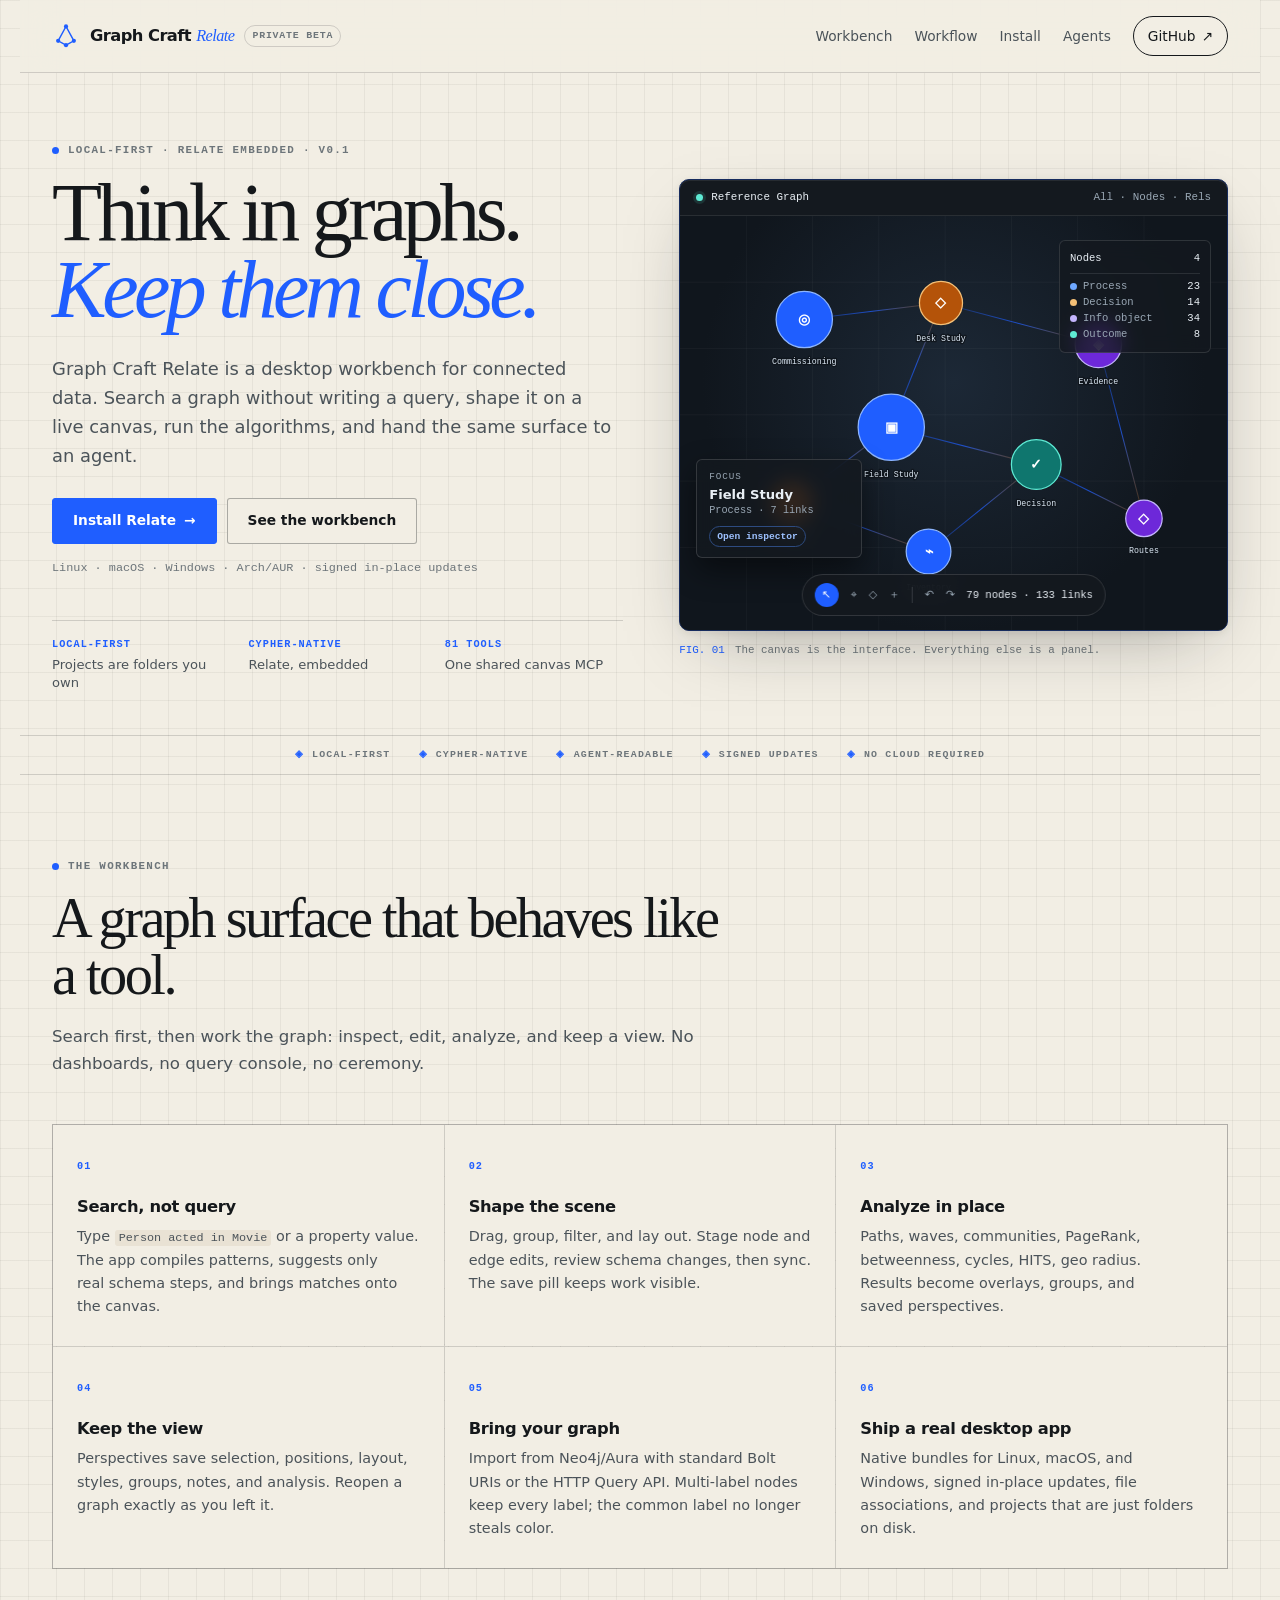
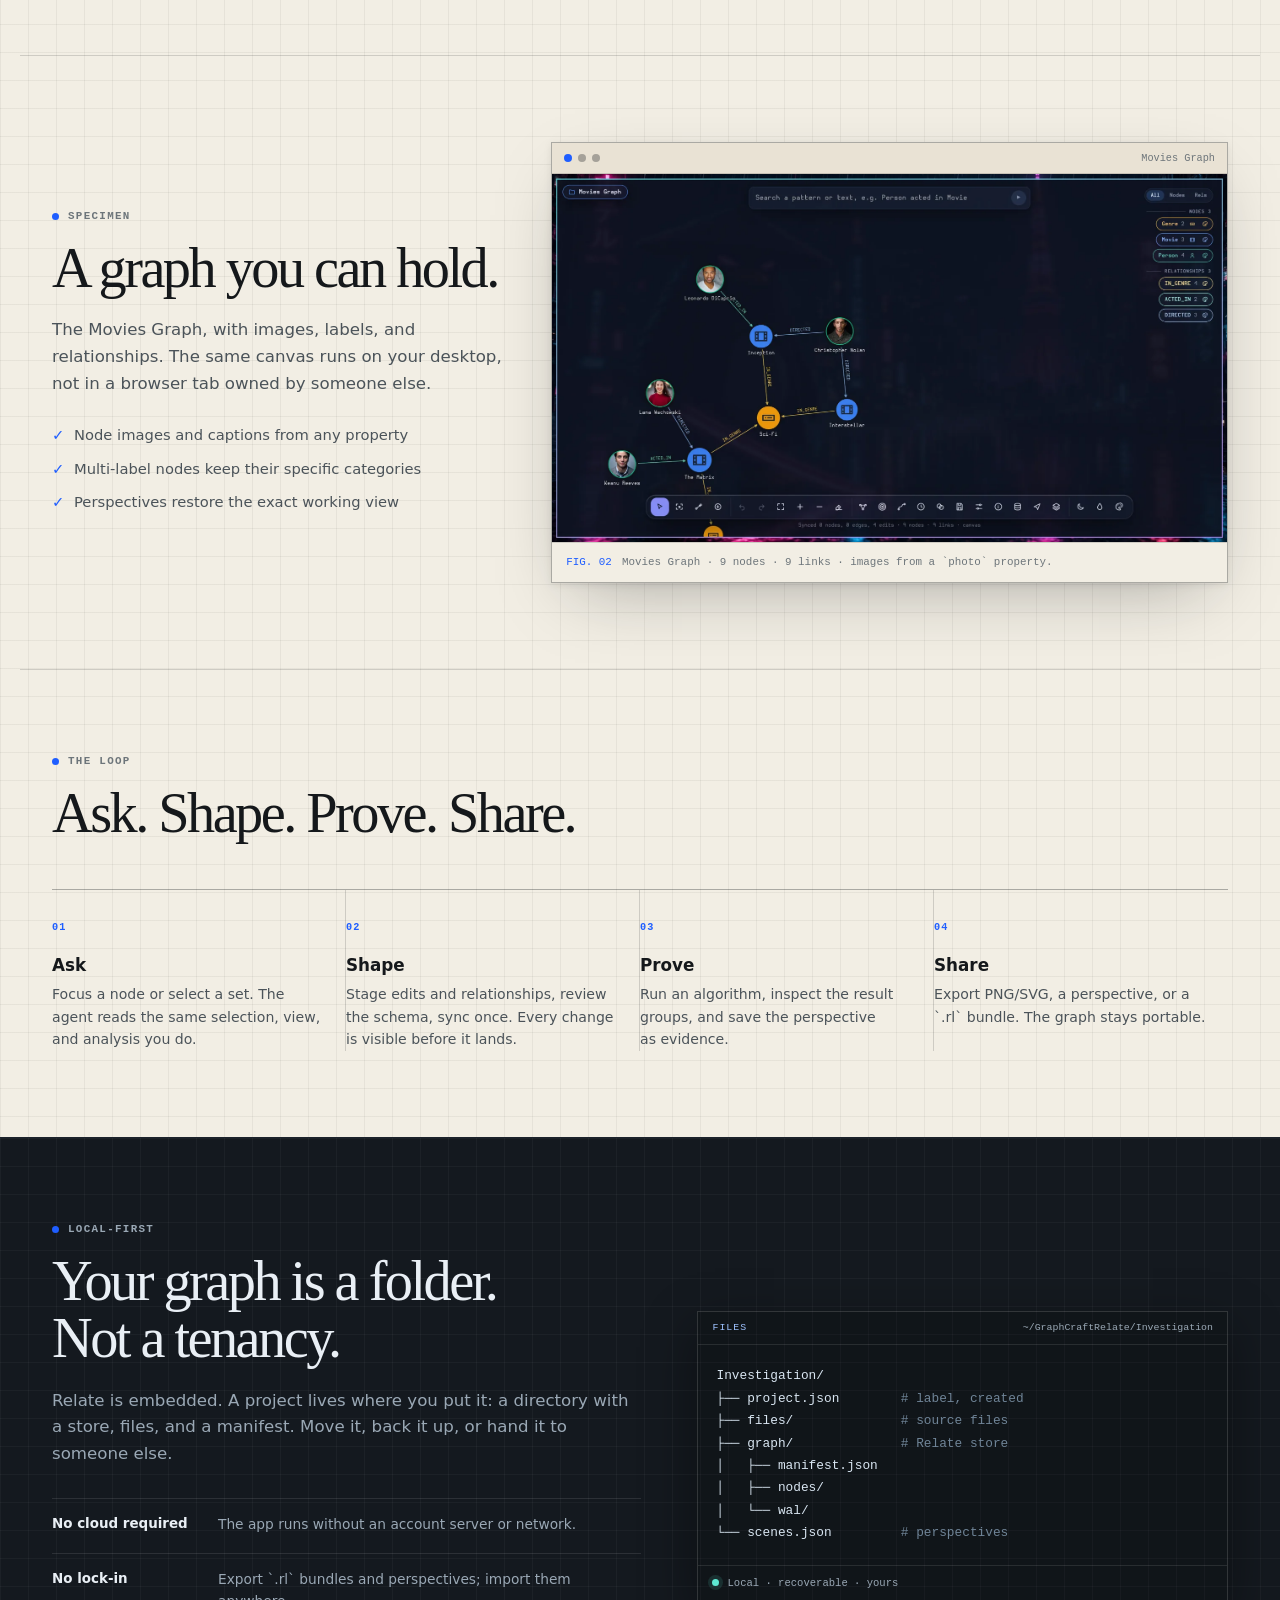
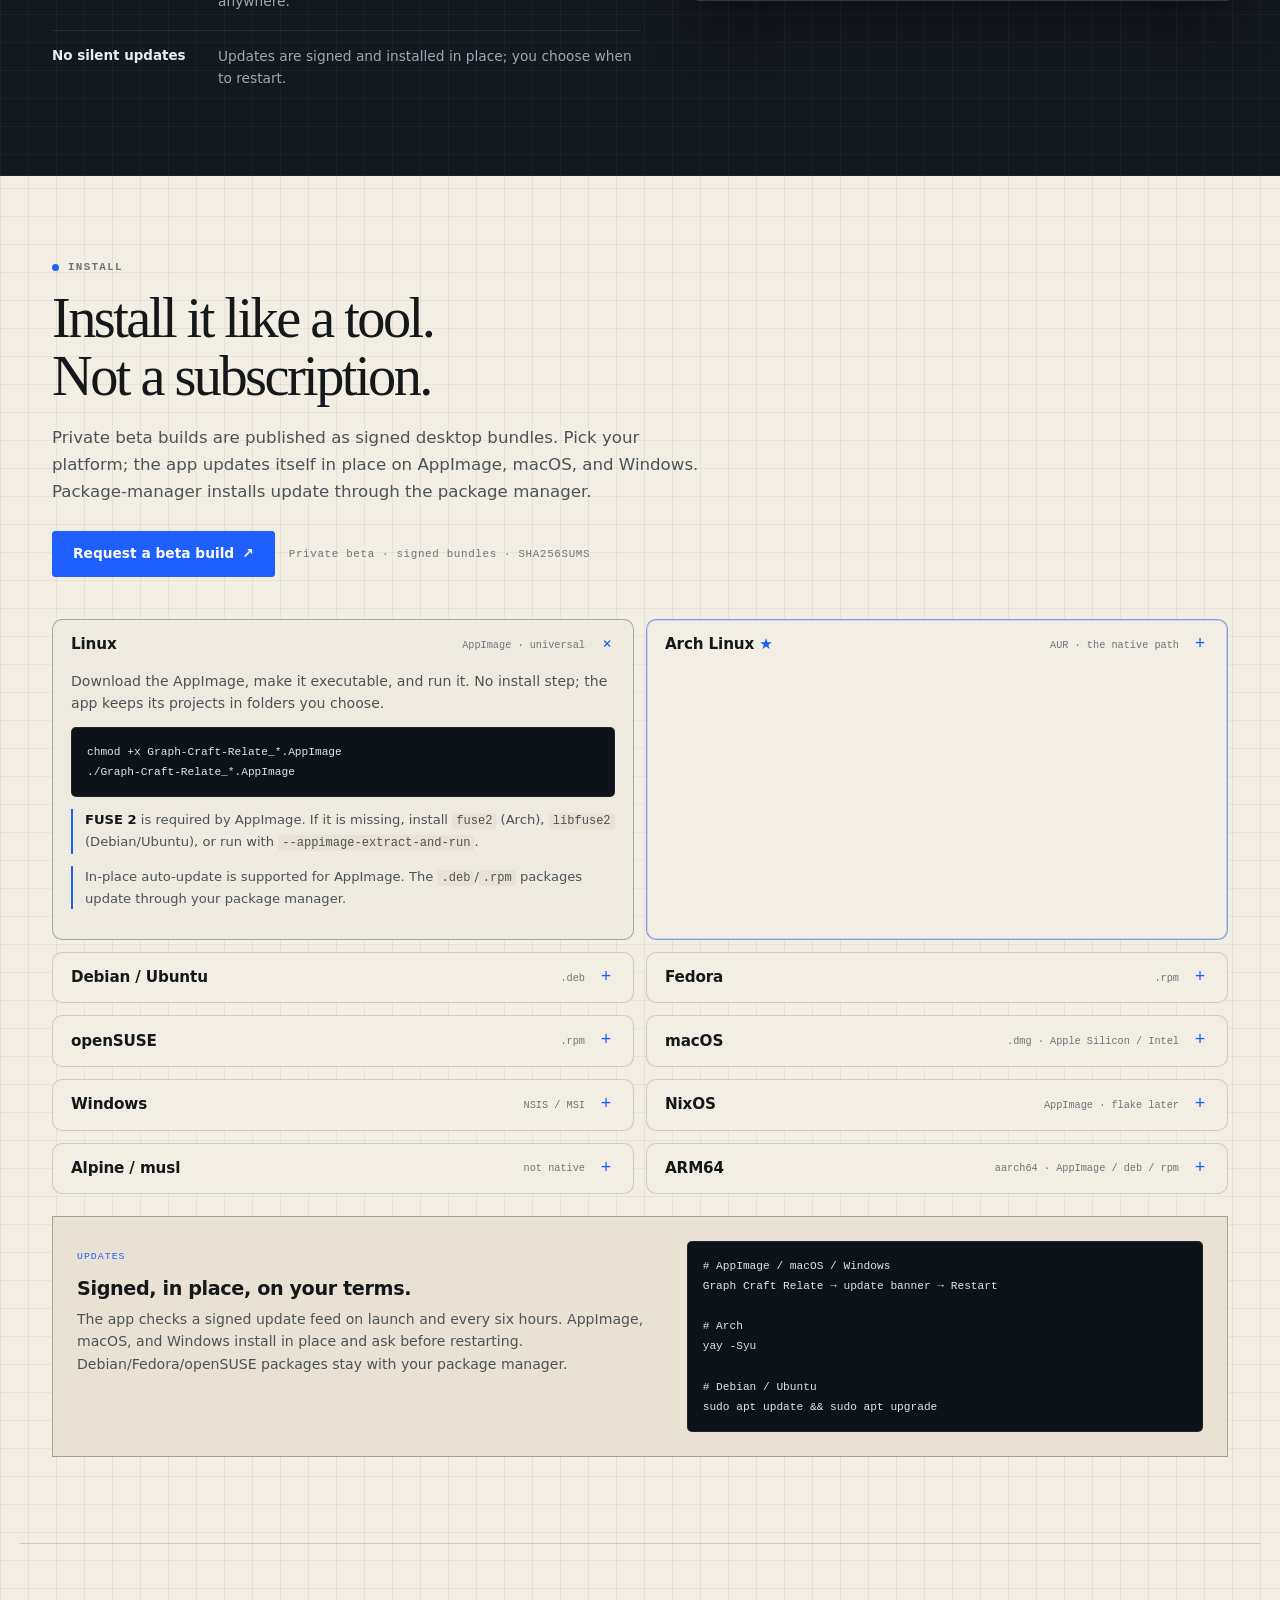
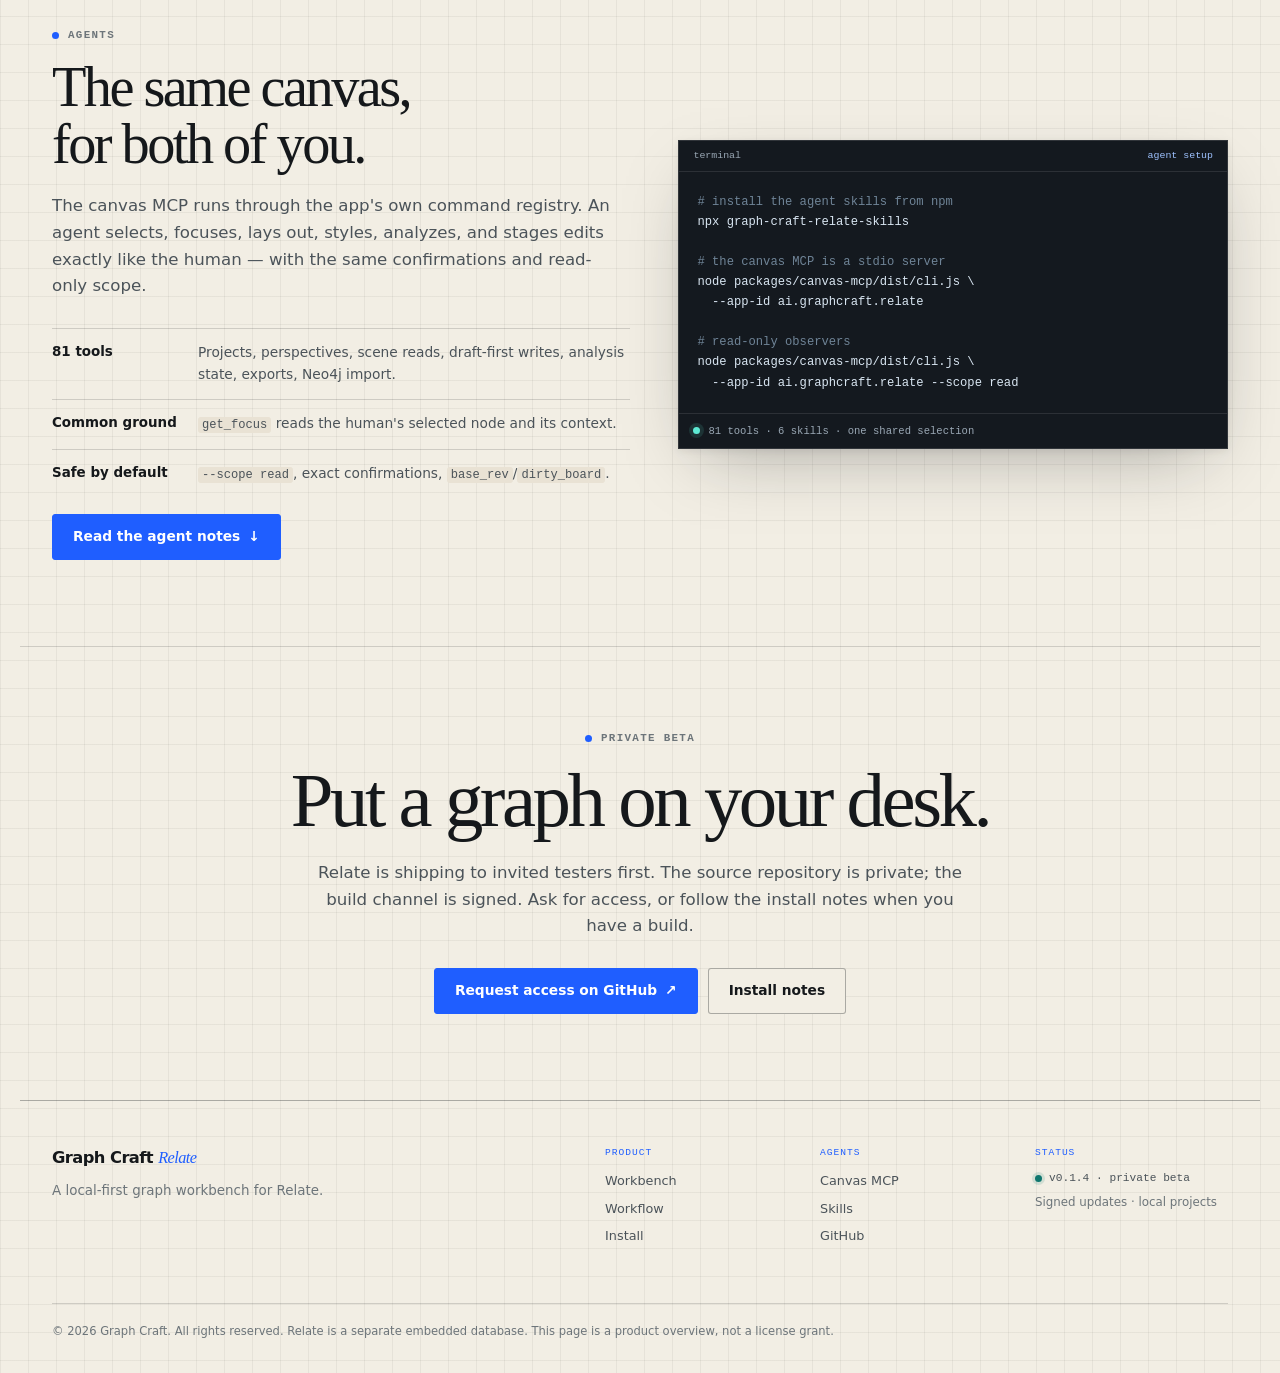
==== commit 73650546: "Publish Graph Craft Relate v0.1.4 update manifest Status is v0.1.4. The signed Linux x86_64 AppImage" ====
--- a/graph-craft-relate/index.html
+++ b/graph-craft-relate/index.html
@@ -418,7 +418,7 @@
     <div class="footer-cols">
       <div><span class="mono">PRODUCT</span><a href="#workbench">Workbench</a><a href="#workflow">Workflow</a><a href="#install">Install</a></div>
       <div><span class="mono">AGENTS</span><a href="#agents">Canvas MCP</a><a href="#agents">Skills</a><a href="https://github.com/fab679" rel="noreferrer">GitHub</a></div>
-      <div><span class="mono">STATUS</span><span class="status"><i></i> v0.1.3 · private beta</span><span class="muted">Signed updates · local projects</span></div>
+      <div><span class="mono">STATUS</span><span class="status"><i></i> v0.1.4 · private beta</span><span class="muted">Signed updates · local projects</span></div>
     </div>
     <p class="footer-legal">© 2026 Graph Craft. All rights reserved. Relate is a separate embedded database. This page is a product overview, not a license grant.</p>
   </footer>
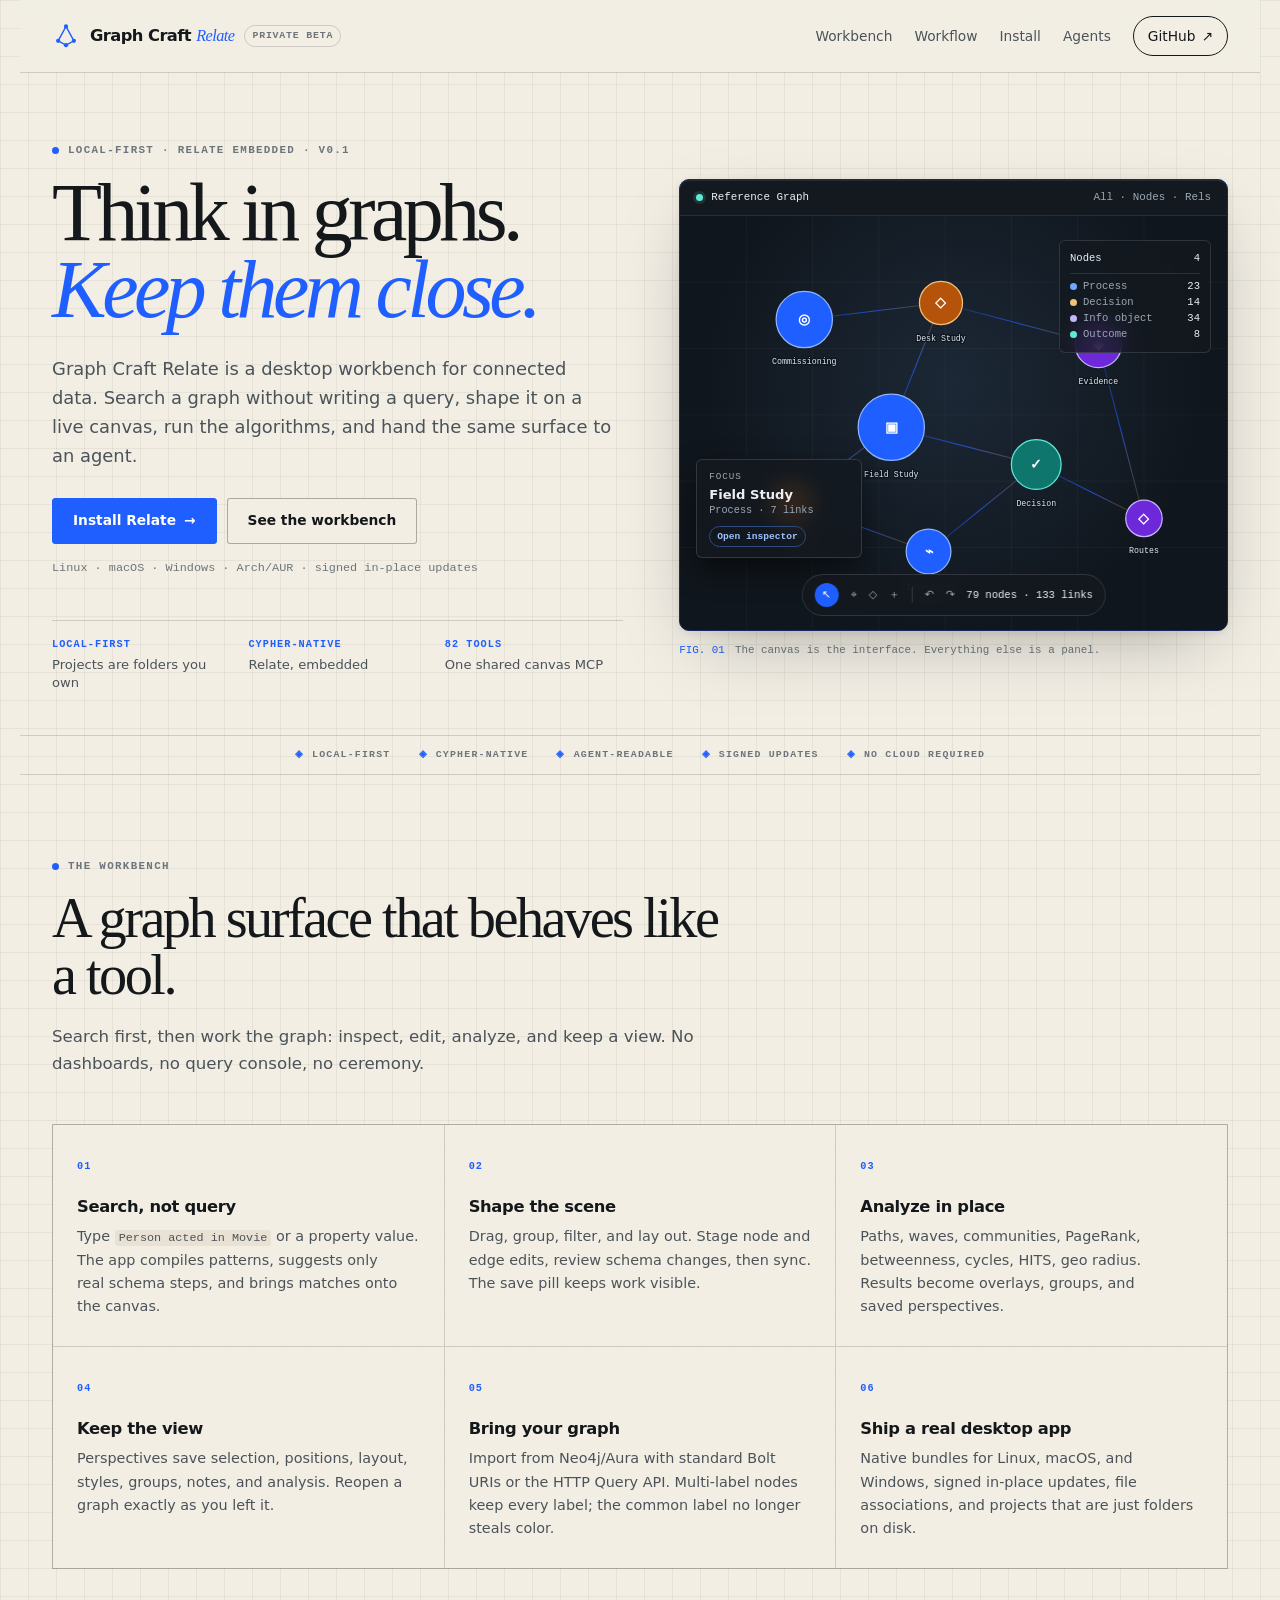
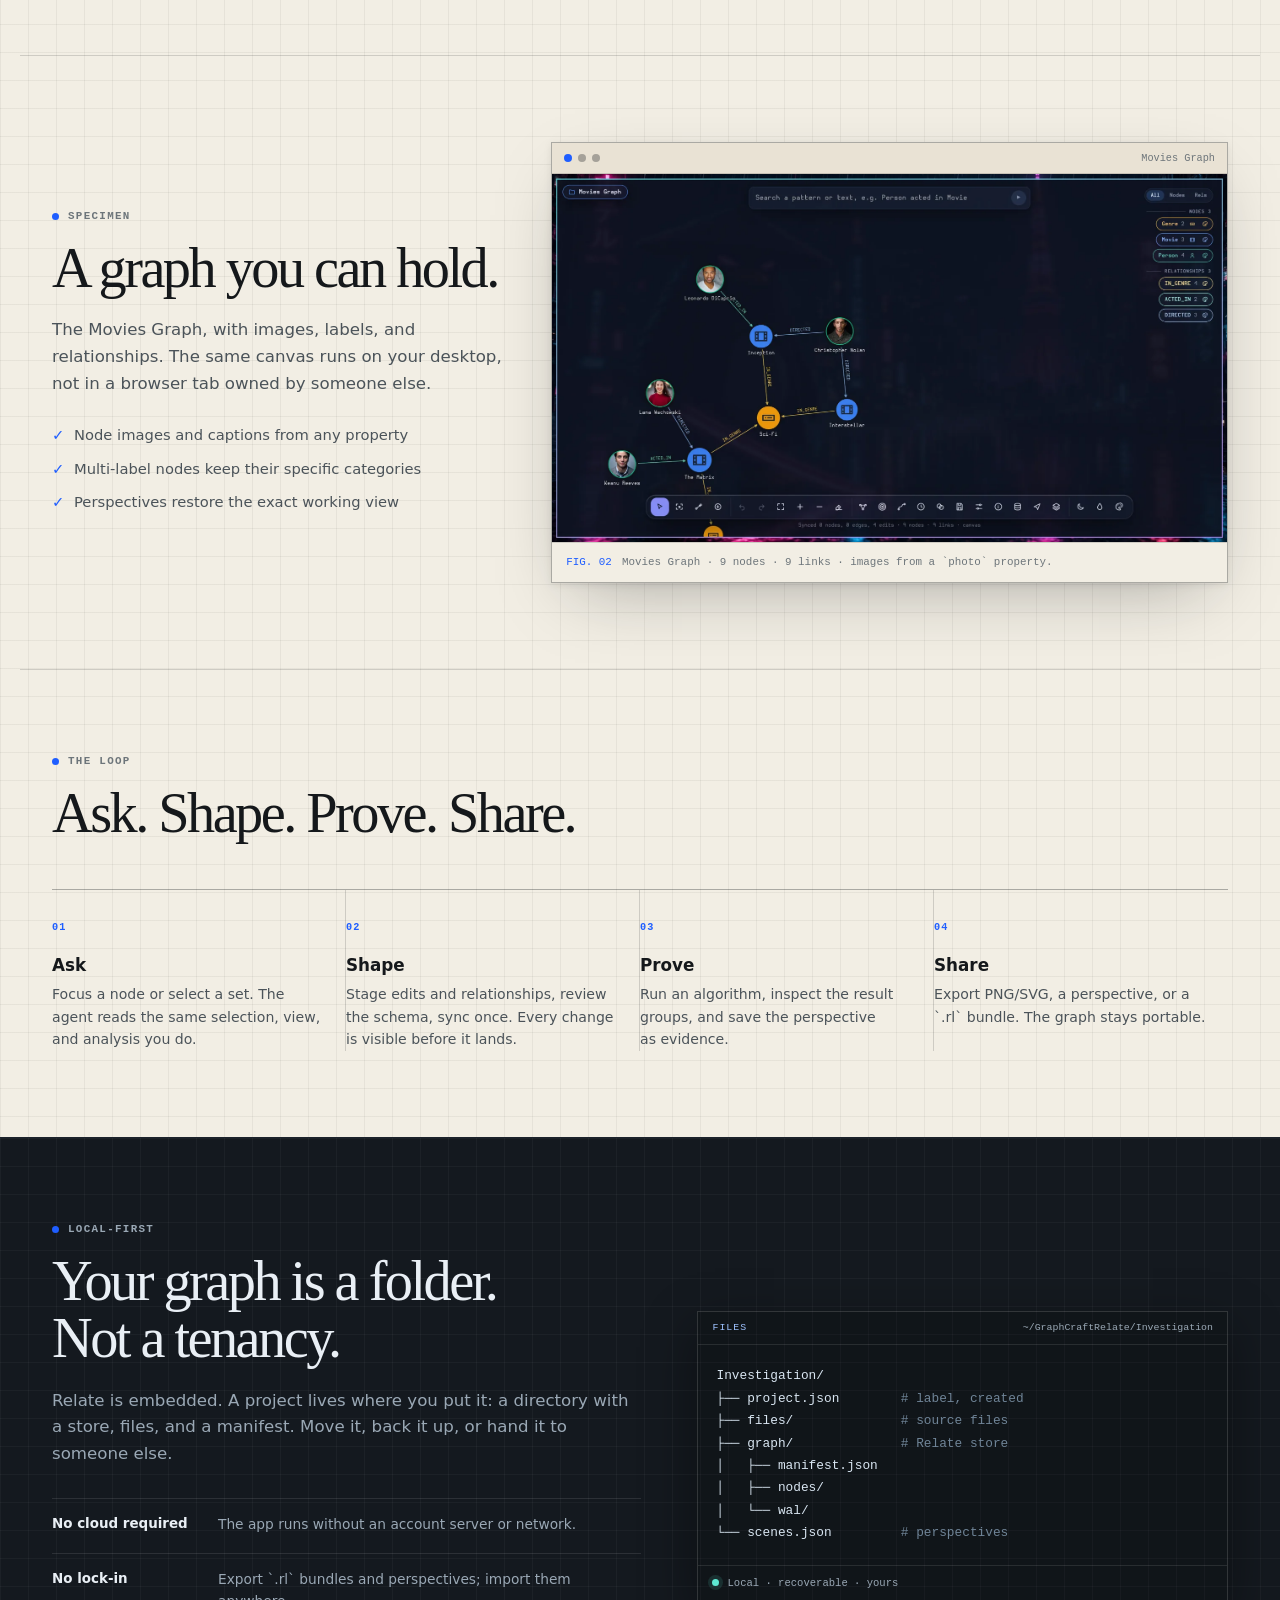
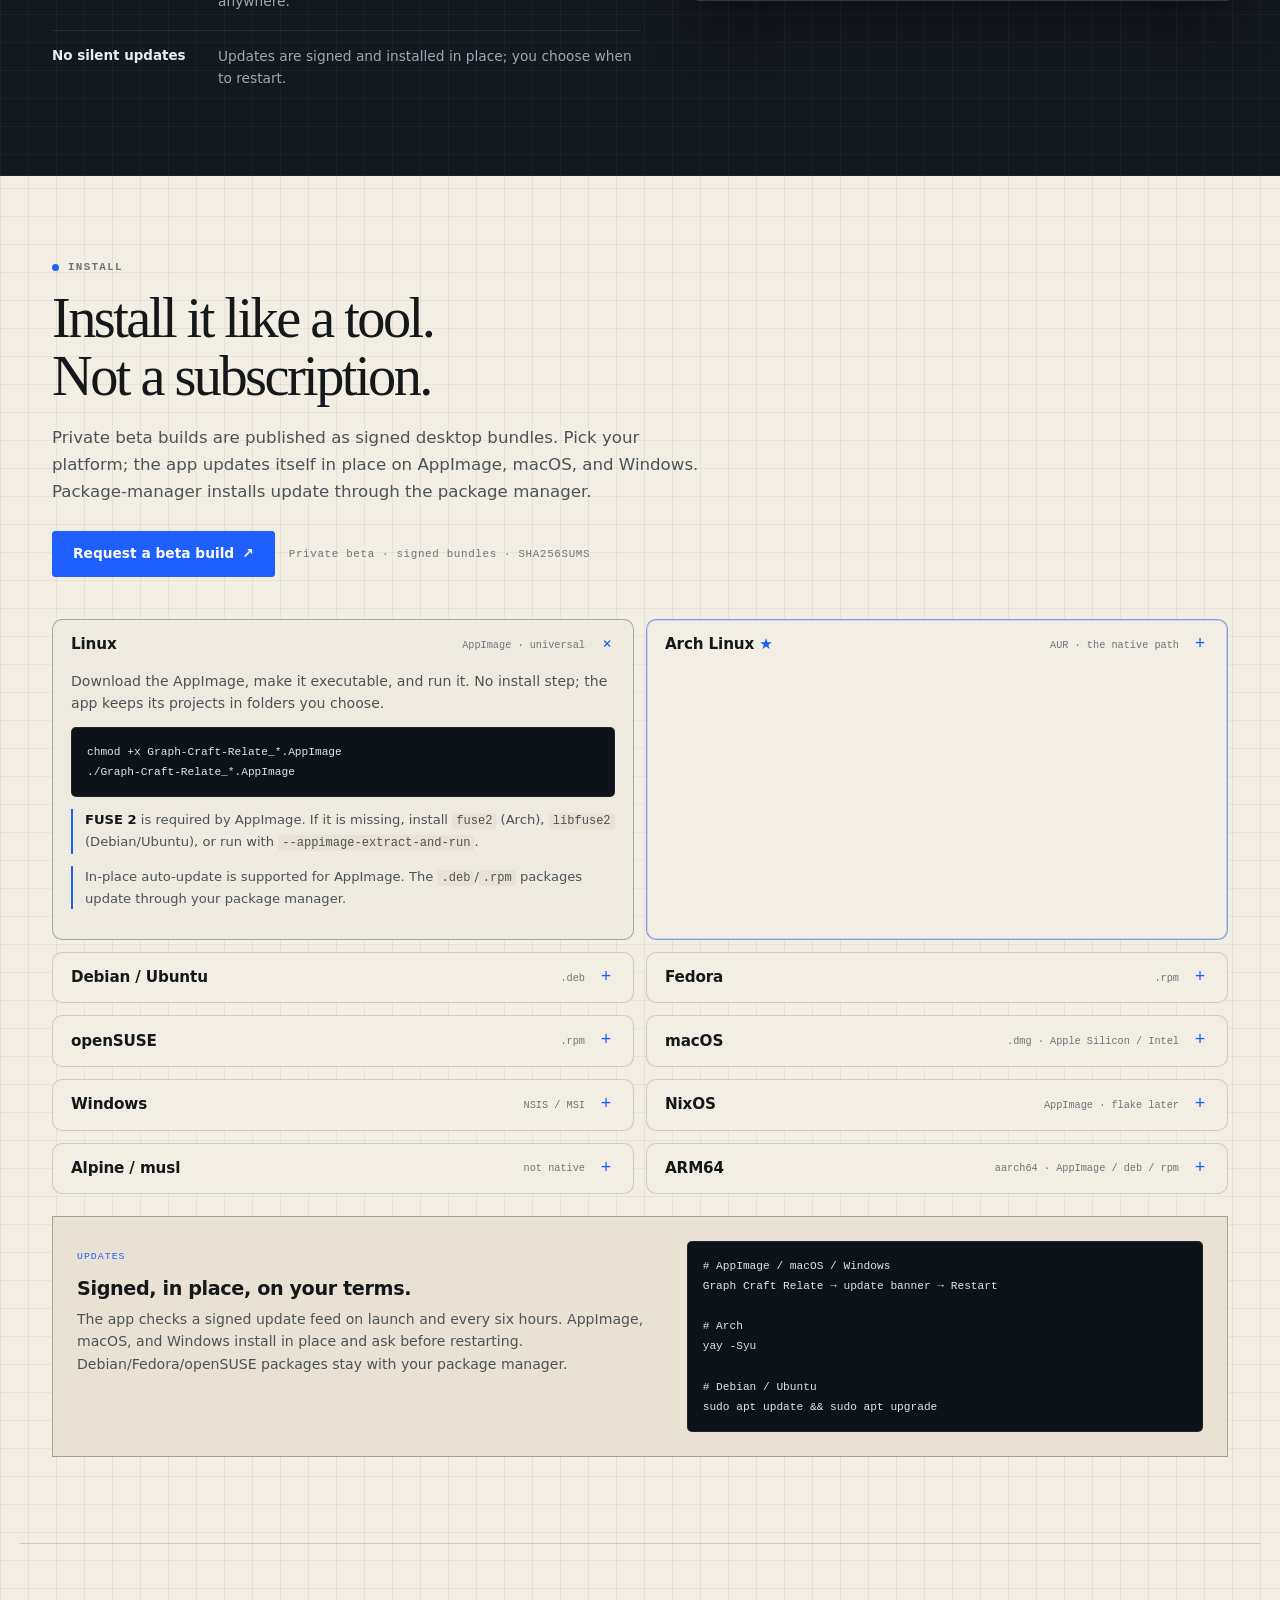
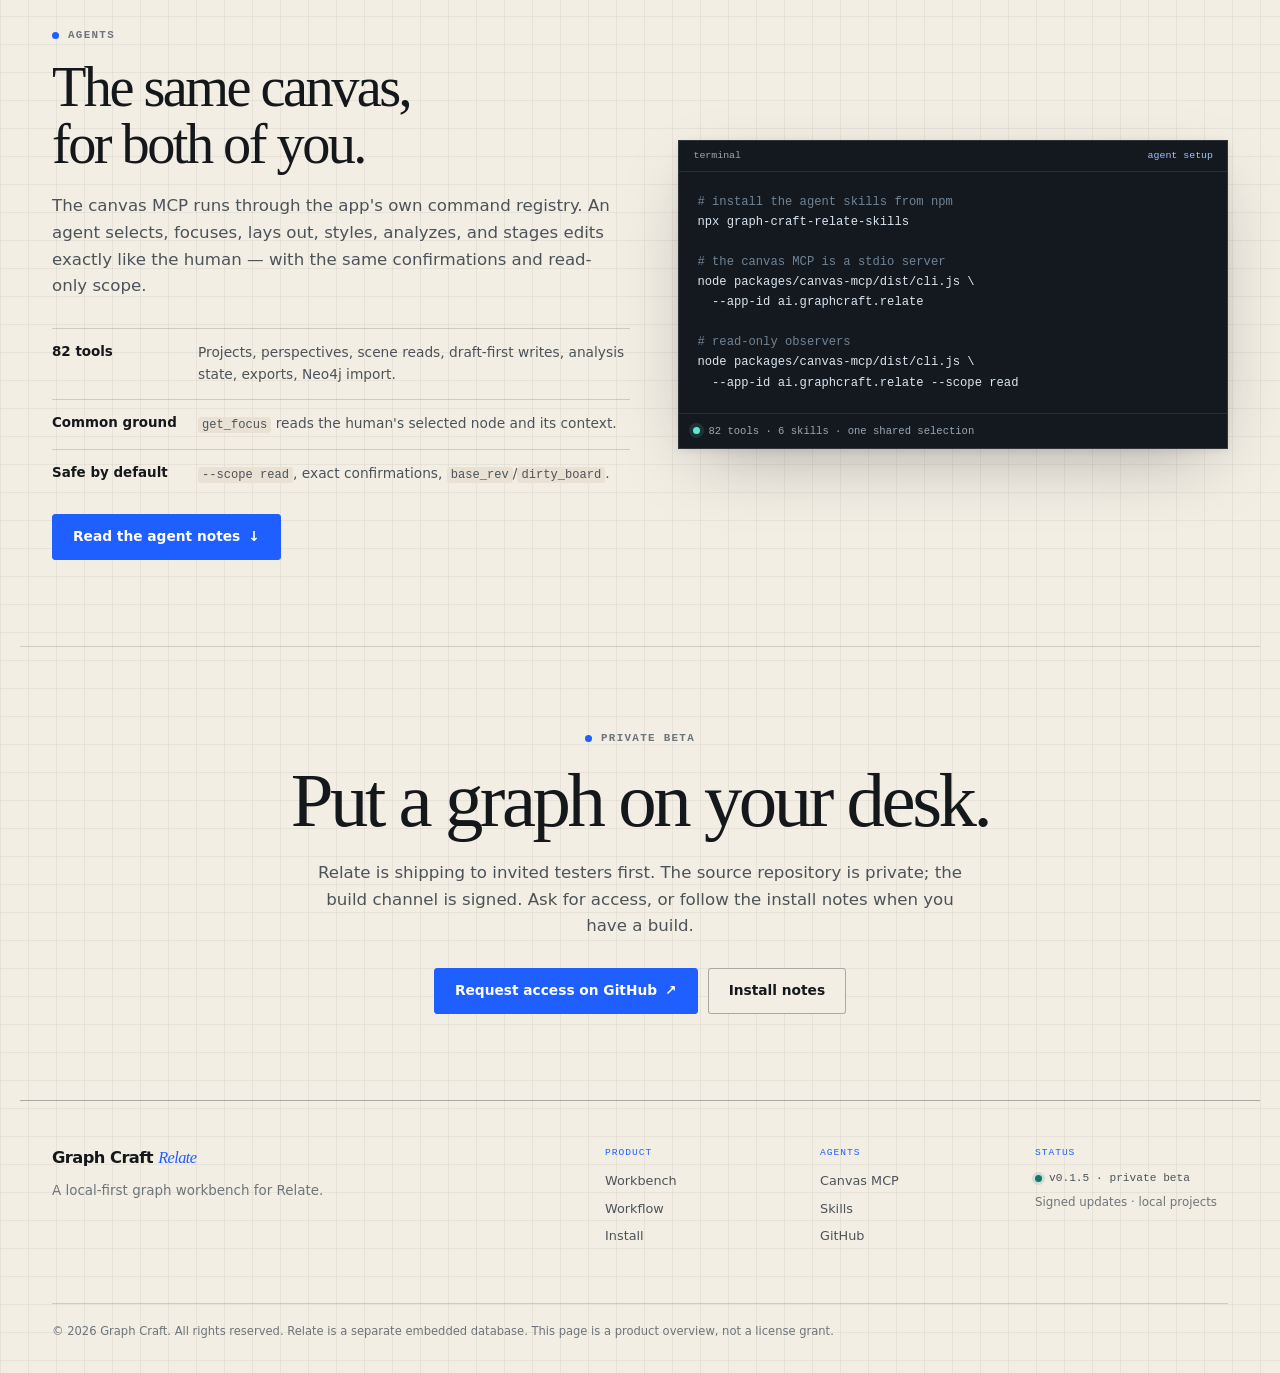
==== commit 44c94706: "Publish Graph Craft Relate v0.1.5 Status, signed update manifest, and checksums for the v0.1.5 Linux" ====
--- a/graph-craft-relate/index.html
+++ b/graph-craft-relate/index.html
@@ -58,7 +58,7 @@
         <dl class="ledger">
           <div><dt>Local-first</dt><dd>Projects are folders you own</dd></div>
           <div><dt>Cypher-native</dt><dd>Relate, embedded</dd></div>
-          <div><dt>81 tools</dt><dd>One shared canvas MCP</dd></div>
+          <div><dt>82 tools</dt><dd>One shared canvas MCP</dd></div>
         </dl>
       </div>
 
@@ -377,7 +377,7 @@
         <h2>The same canvas,<br />for both of you.</h2>
         <p class="section-lead">The canvas MCP runs through the app's own command registry. An agent selects, focuses, lays out, styles, analyzes, and stages edits exactly like the human — with the same confirmations and read-only scope.</p>
         <div class="agent-points">
-          <div><strong>81 tools</strong><span>Projects, perspectives, scene reads, draft-first writes, analysis state, exports, Neo4j import.</span></div>
+          <div><strong>82 tools</strong><span>Projects, perspectives, scene reads, draft-first writes, analysis state, exports, Neo4j import.</span></div>
           <div><strong>Common ground</strong><span><code>get_focus</code> reads the human's selected node and its context.</span></div>
           <div><strong>Safe by default</strong><span><code>--scope read</code>, exact confirmations, <code>base_rev</code>/<code>dirty_board</code>.</span></div>
         </div>
@@ -395,7 +395,7 @@
 <span class="c"># read-only observers</span>
 node packages/canvas-mcp/dist/cli.js \
   --app-id ai.graphcraft.relate --scope read</code></pre>
-        <p class="code-note"><span class="pulse"></span> 81 tools · 6 skills · one shared selection</p>
+        <p class="code-note"><span class="pulse"></span> 82 tools · 6 skills · one shared selection</p>
       </div>
     </section>
 
@@ -418,7 +418,7 @@
     <div class="footer-cols">
       <div><span class="mono">PRODUCT</span><a href="#workbench">Workbench</a><a href="#workflow">Workflow</a><a href="#install">Install</a></div>
       <div><span class="mono">AGENTS</span><a href="#agents">Canvas MCP</a><a href="#agents">Skills</a><a href="https://github.com/fab679" rel="noreferrer">GitHub</a></div>
-      <div><span class="mono">STATUS</span><span class="status"><i></i> v0.1.4 · private beta</span><span class="muted">Signed updates · local projects</span></div>
+      <div><span class="mono">STATUS</span><span class="status"><i></i> v0.1.5 · private beta</span><span class="muted">Signed updates · local projects</span></div>
     </div>
     <p class="footer-legal">© 2026 Graph Craft. All rights reserved. Relate is a separate embedded database. This page is a product overview, not a license grant.</p>
   </footer>
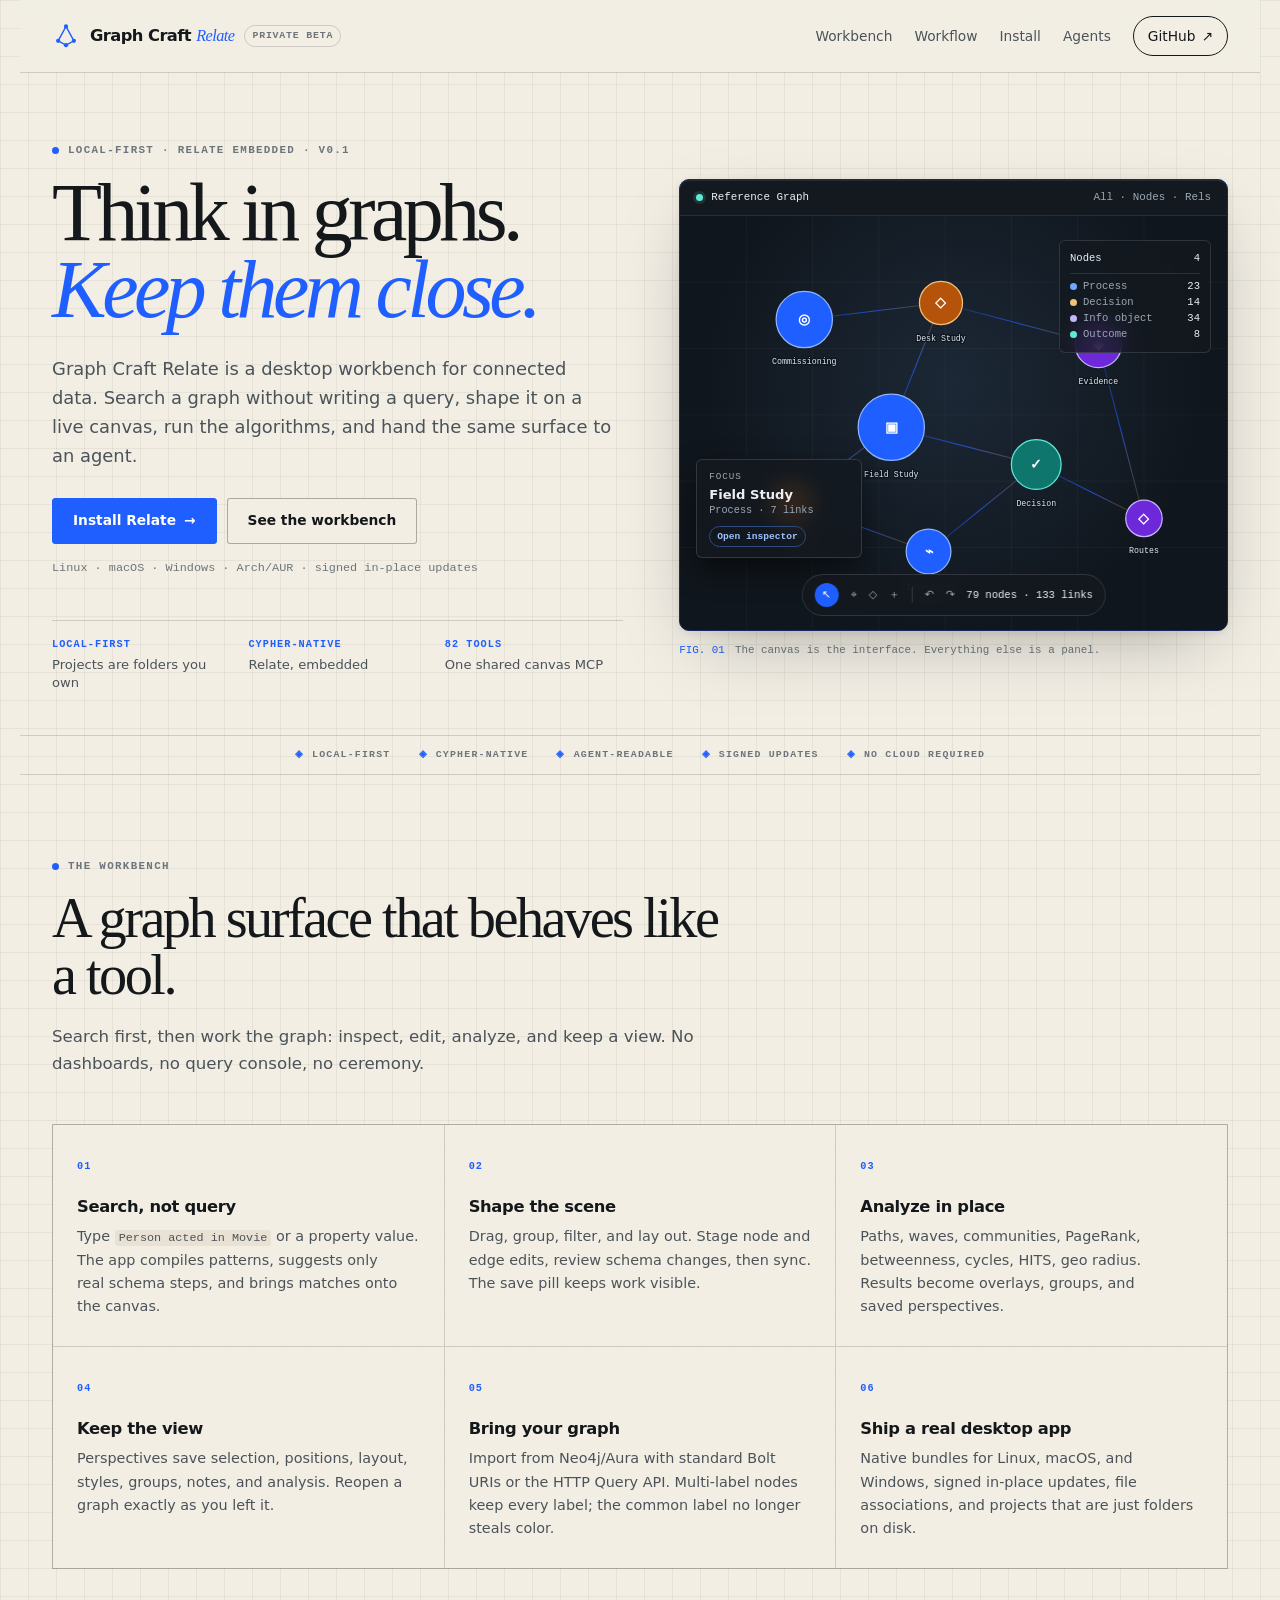
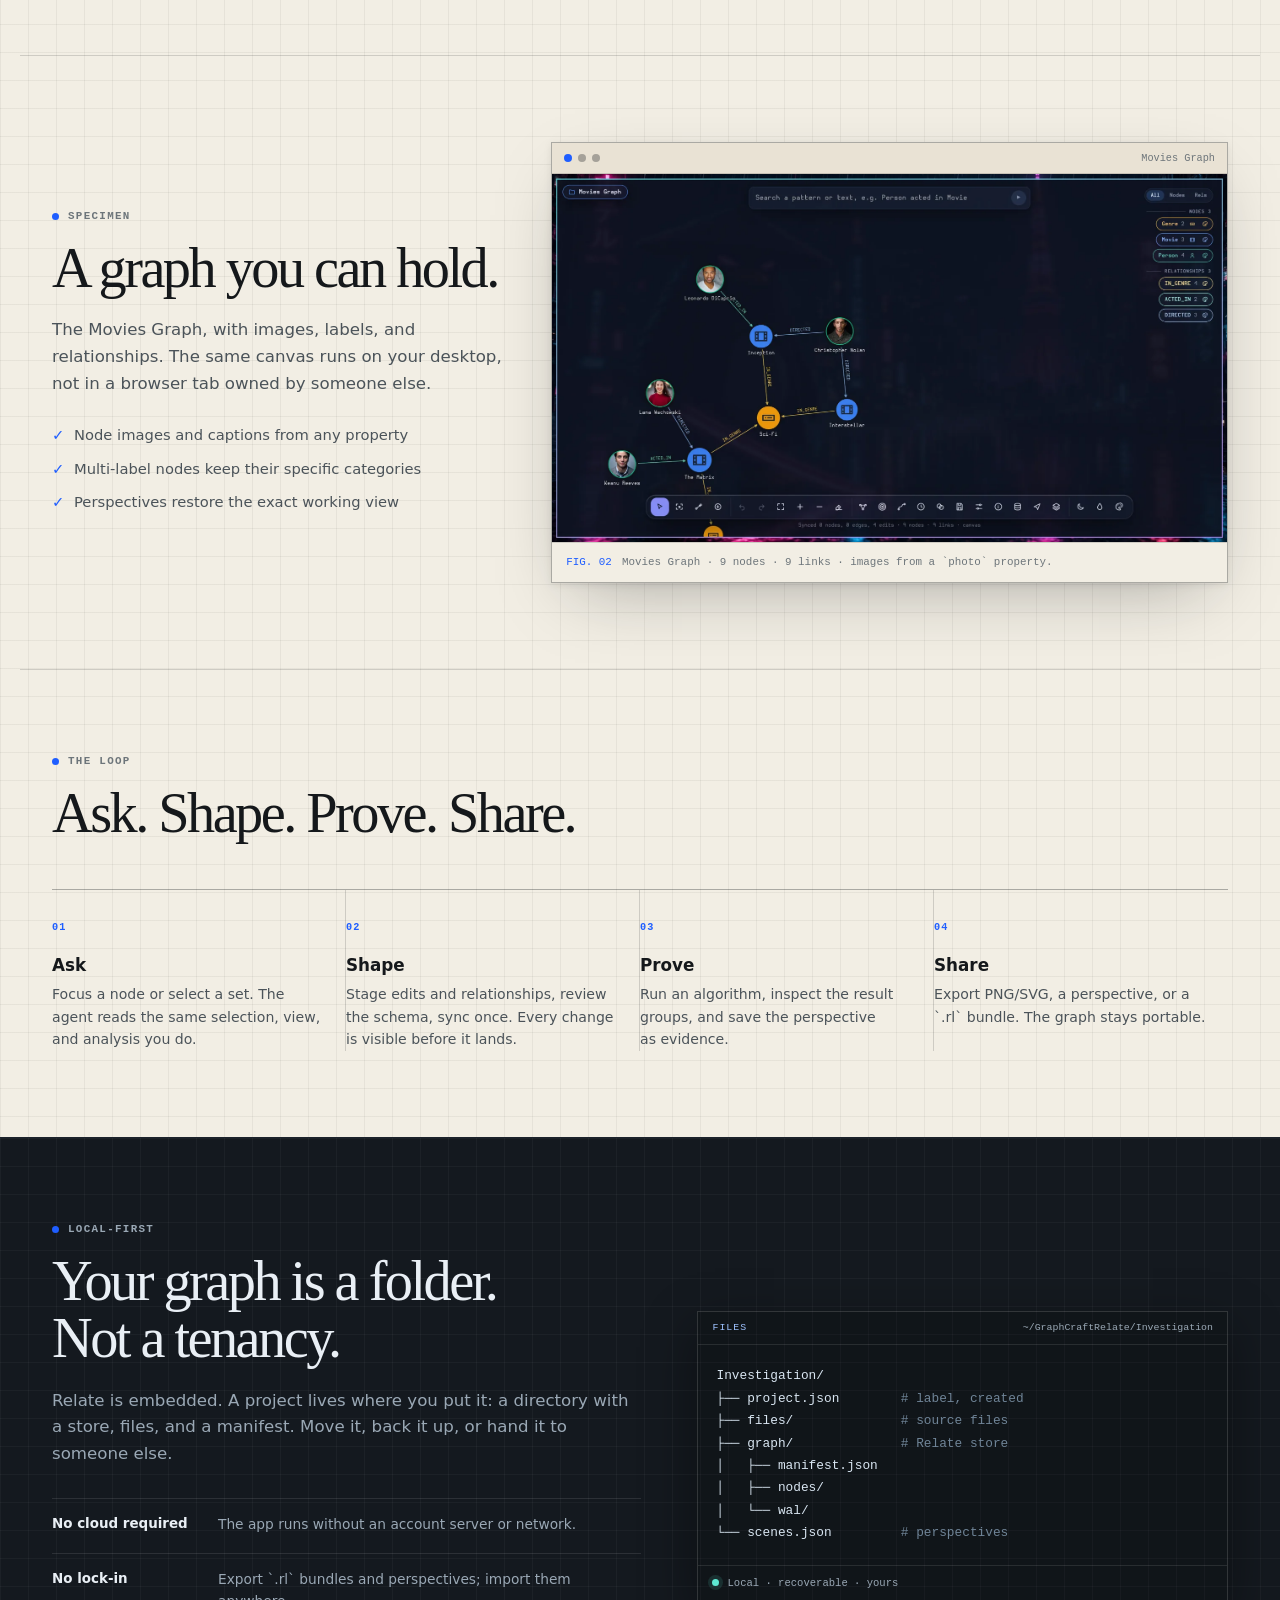
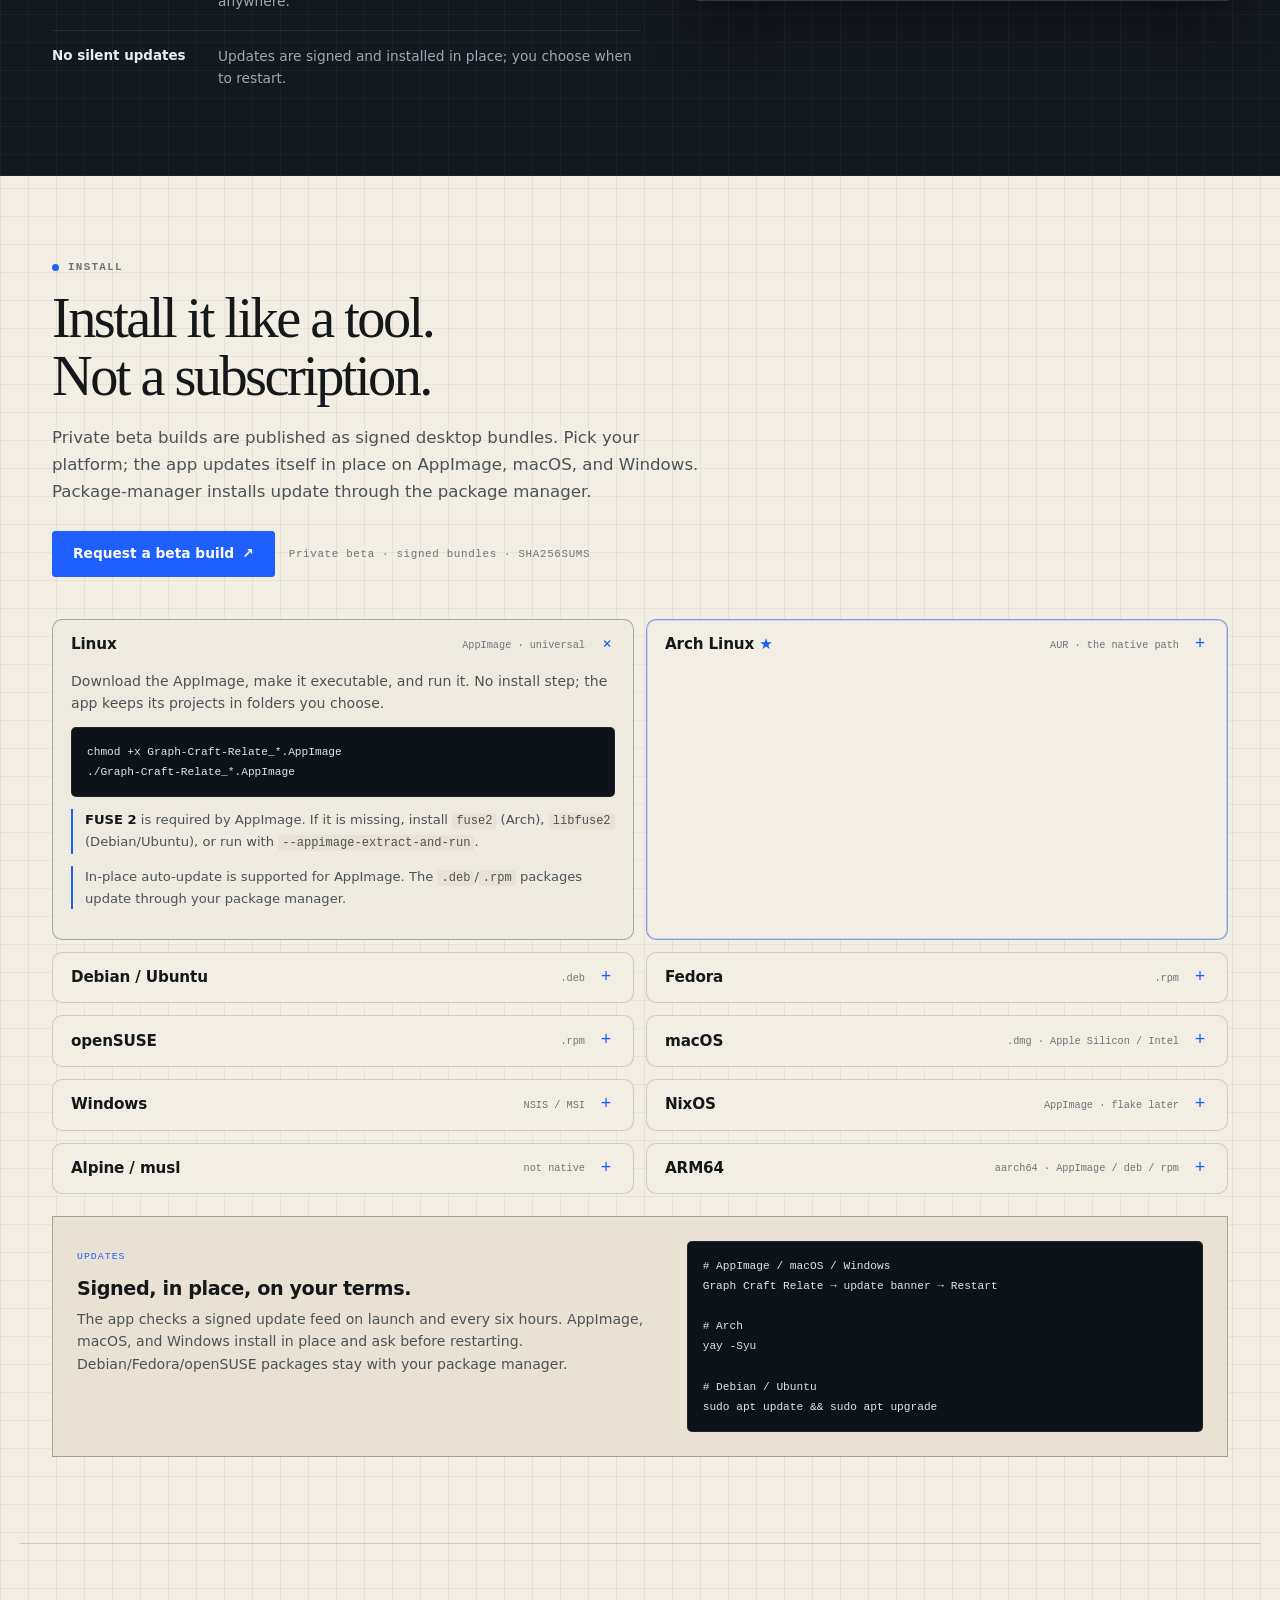
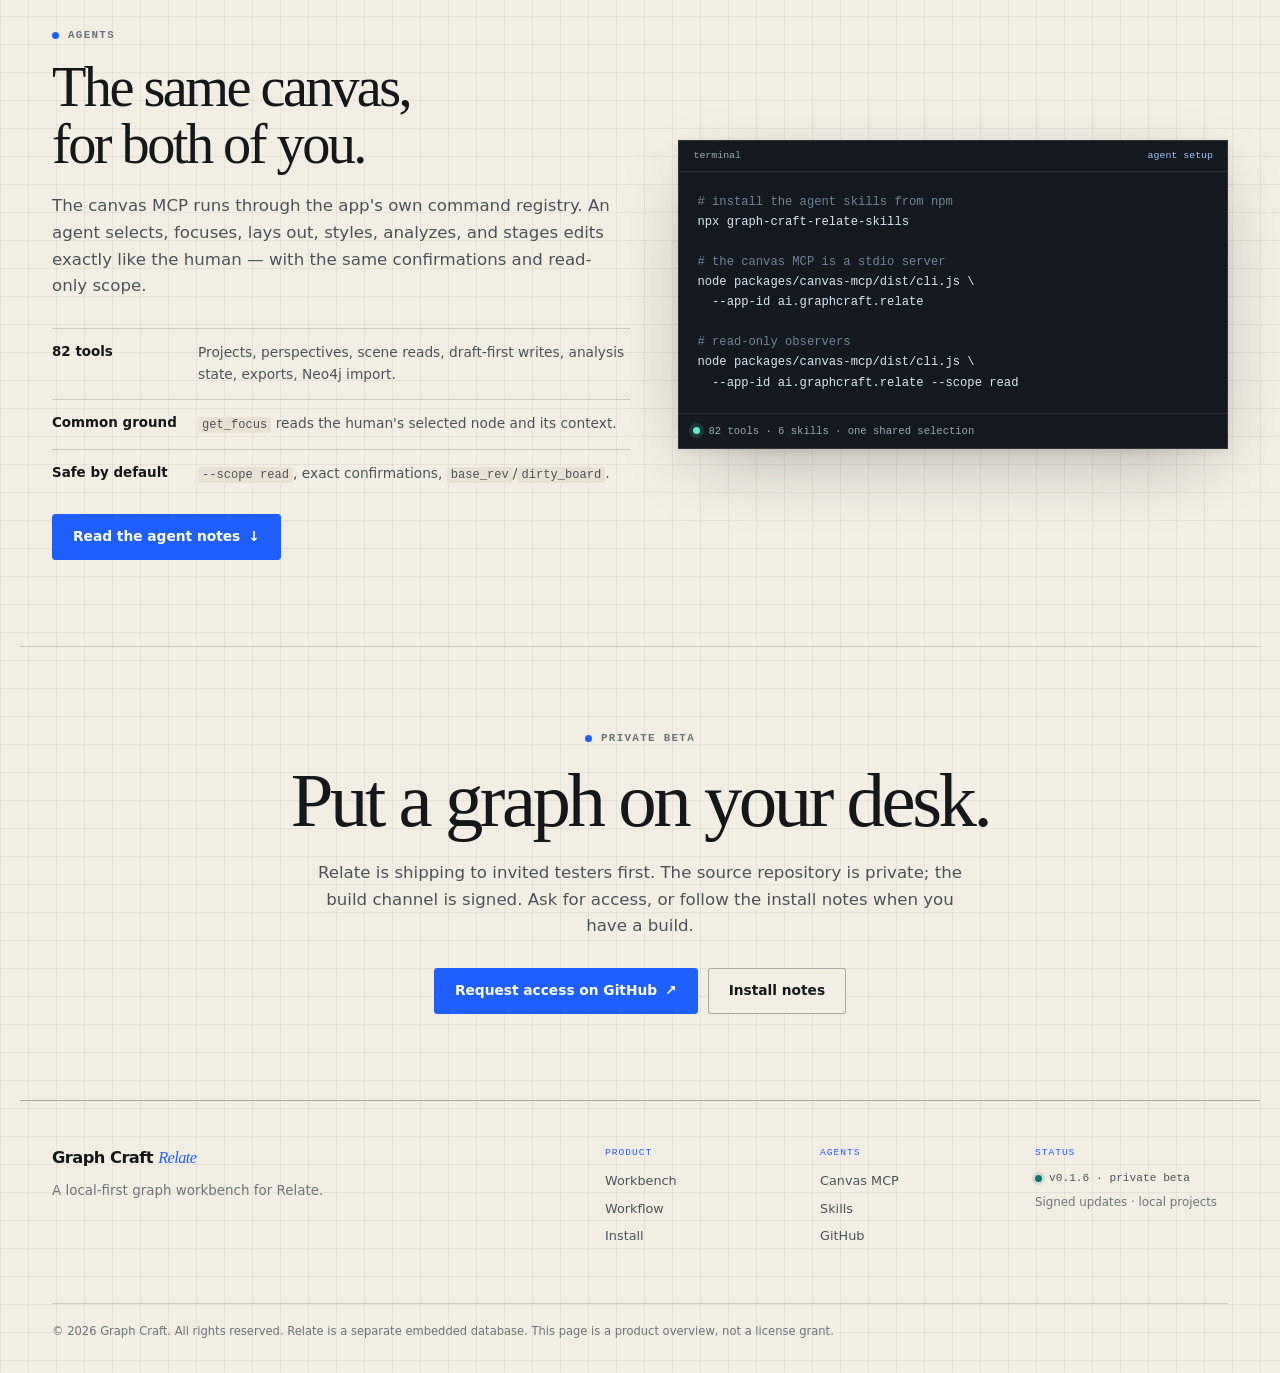
==== commit fca2e495: "Publish Graph Craft Relate v0.1.6 Includes the Save perspective fix (click event was passed as the s" ====
--- a/graph-craft-relate/index.html
+++ b/graph-craft-relate/index.html
@@ -418,7 +418,7 @@
     <div class="footer-cols">
       <div><span class="mono">PRODUCT</span><a href="#workbench">Workbench</a><a href="#workflow">Workflow</a><a href="#install">Install</a></div>
       <div><span class="mono">AGENTS</span><a href="#agents">Canvas MCP</a><a href="#agents">Skills</a><a href="https://github.com/fab679" rel="noreferrer">GitHub</a></div>
-      <div><span class="mono">STATUS</span><span class="status"><i></i> v0.1.5 · private beta</span><span class="muted">Signed updates · local projects</span></div>
+      <div><span class="mono">STATUS</span><span class="status"><i></i> v0.1.6 · private beta</span><span class="muted">Signed updates · local projects</span></div>
     </div>
     <p class="footer-legal">© 2026 Graph Craft. All rights reserved. Relate is a separate embedded database. This page is a product overview, not a license grant.</p>
   </footer>
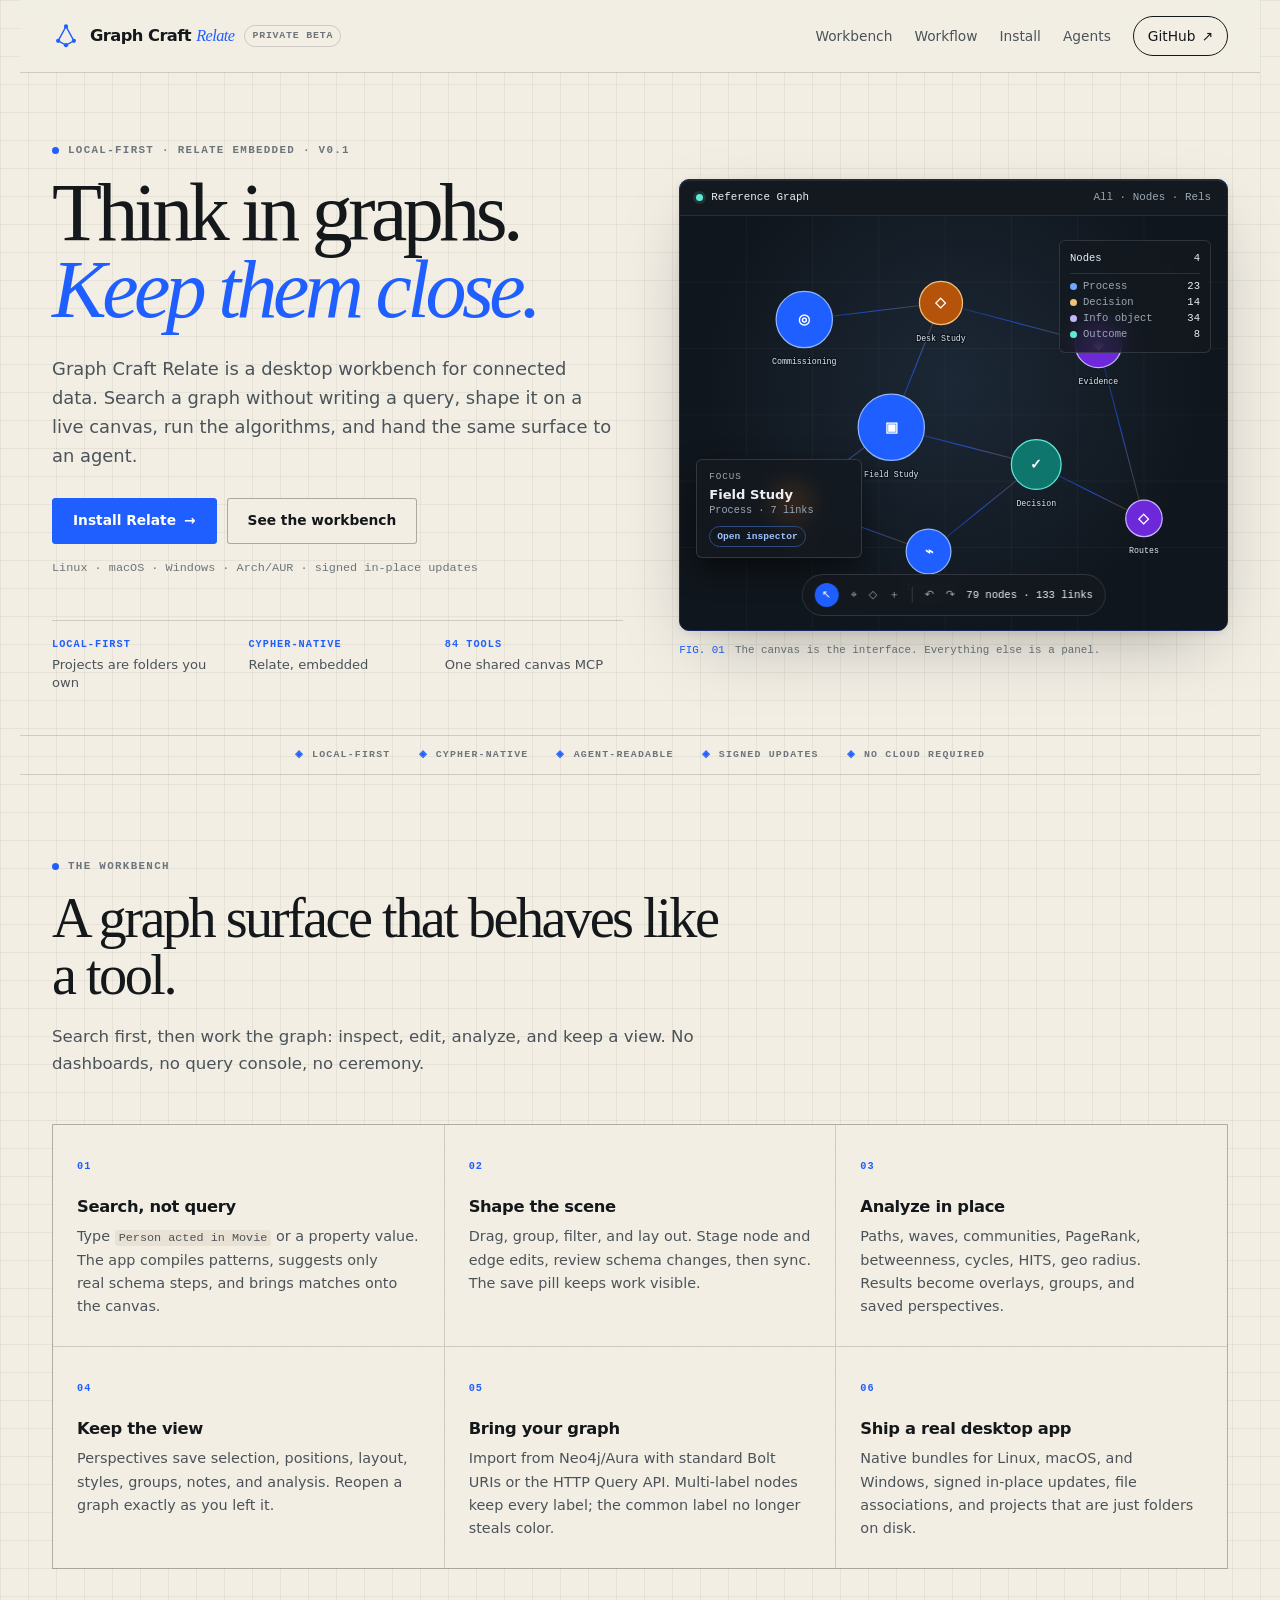
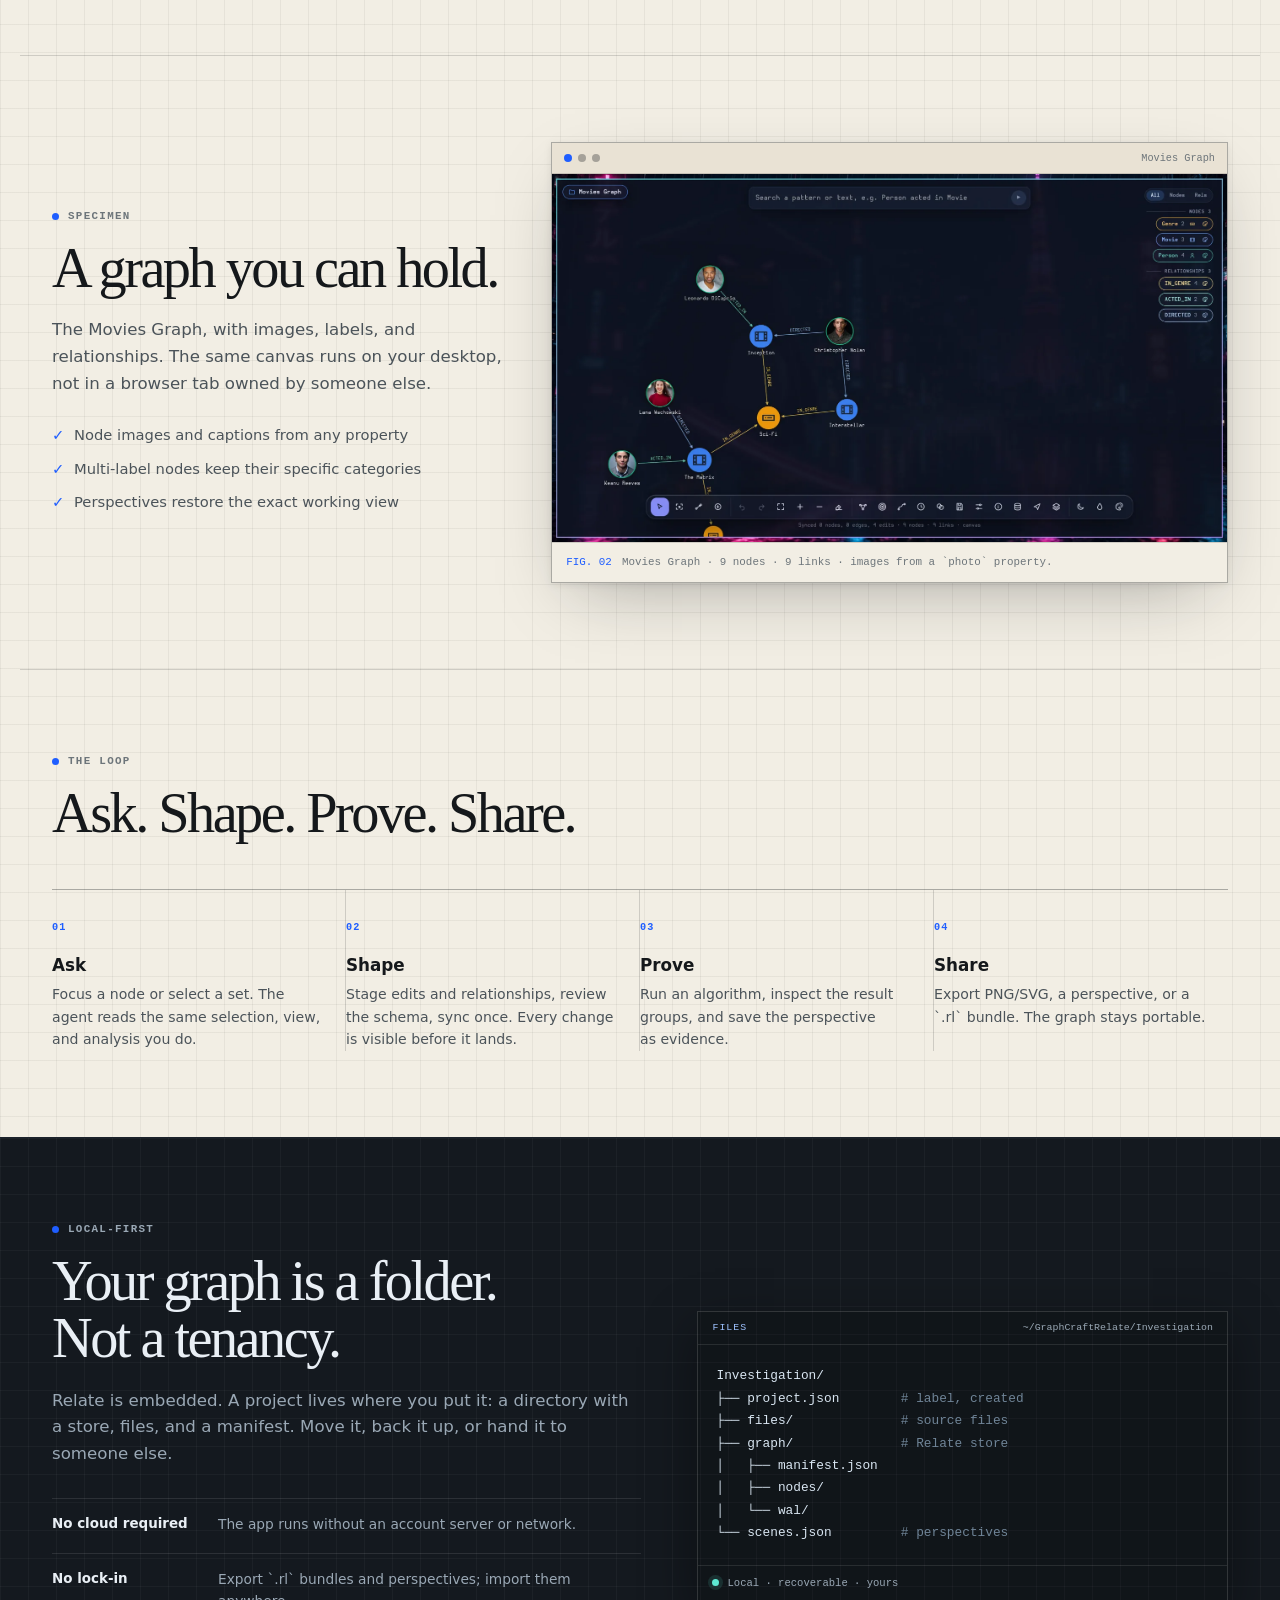
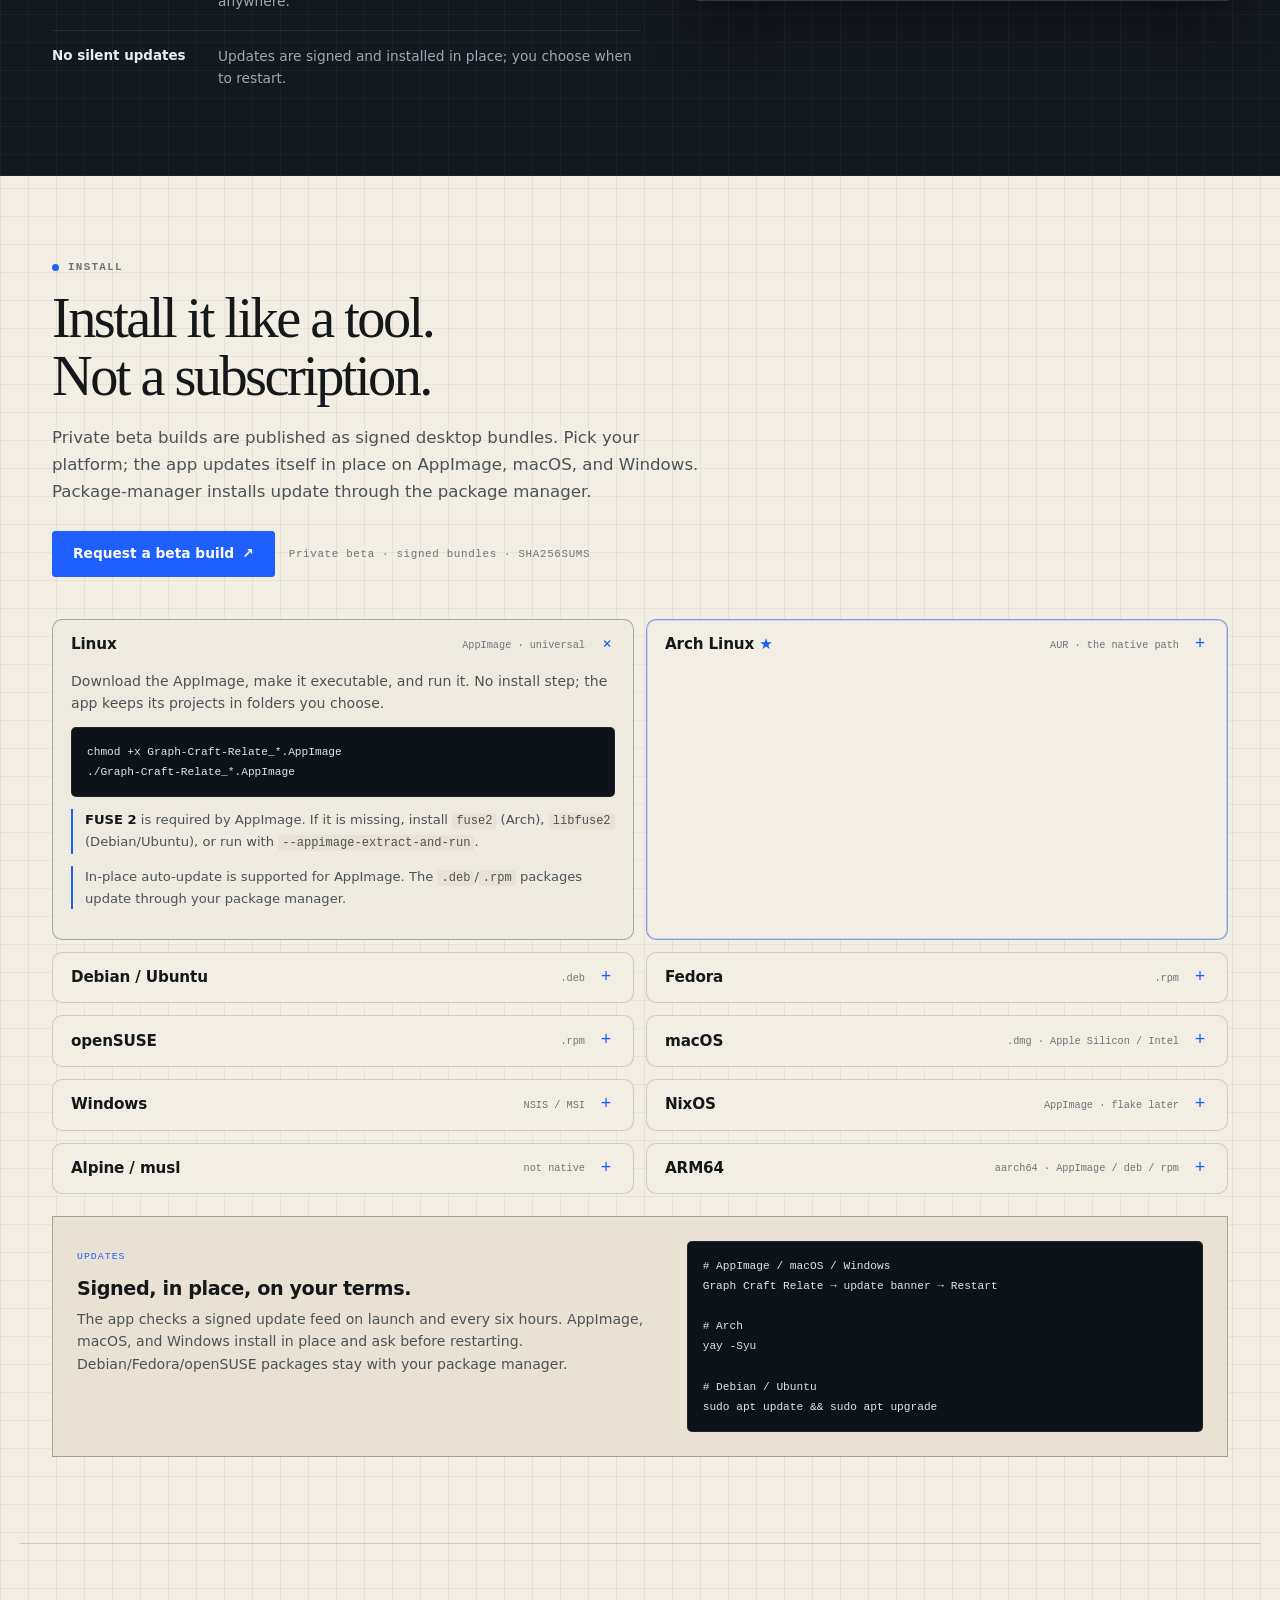
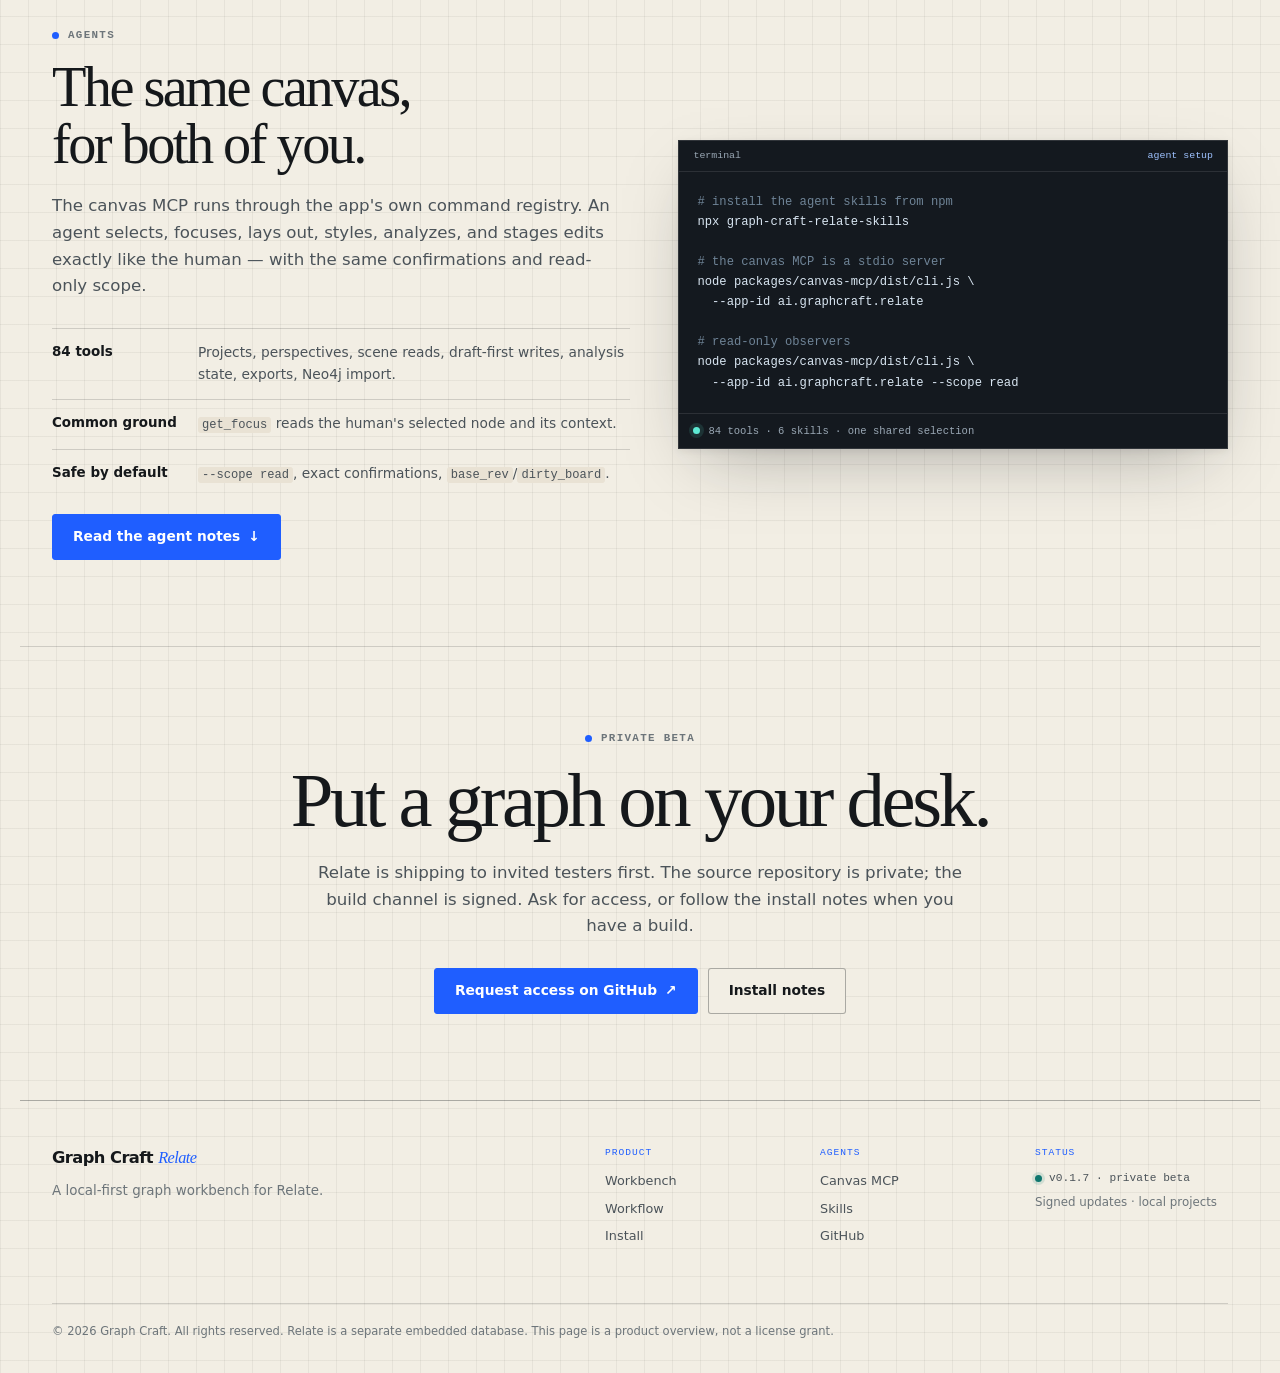
==== commit 0a2c70f4: "Publish Graph Craft Relate v0.1.7 Scene import as drafts with merge dedupe, bulk permanent delete, n" ====
--- a/graph-craft-relate/index.html
+++ b/graph-craft-relate/index.html
@@ -58,7 +58,7 @@
         <dl class="ledger">
           <div><dt>Local-first</dt><dd>Projects are folders you own</dd></div>
           <div><dt>Cypher-native</dt><dd>Relate, embedded</dd></div>
-          <div><dt>82 tools</dt><dd>One shared canvas MCP</dd></div>
+          <div><dt>84 tools</dt><dd>One shared canvas MCP</dd></div>
         </dl>
       </div>
 
@@ -377,7 +377,7 @@
         <h2>The same canvas,<br />for both of you.</h2>
         <p class="section-lead">The canvas MCP runs through the app's own command registry. An agent selects, focuses, lays out, styles, analyzes, and stages edits exactly like the human — with the same confirmations and read-only scope.</p>
         <div class="agent-points">
-          <div><strong>82 tools</strong><span>Projects, perspectives, scene reads, draft-first writes, analysis state, exports, Neo4j import.</span></div>
+          <div><strong>84 tools</strong><span>Projects, perspectives, scene reads, draft-first writes, analysis state, exports, Neo4j import.</span></div>
           <div><strong>Common ground</strong><span><code>get_focus</code> reads the human's selected node and its context.</span></div>
           <div><strong>Safe by default</strong><span><code>--scope read</code>, exact confirmations, <code>base_rev</code>/<code>dirty_board</code>.</span></div>
         </div>
@@ -395,7 +395,7 @@
 <span class="c"># read-only observers</span>
 node packages/canvas-mcp/dist/cli.js \
   --app-id ai.graphcraft.relate --scope read</code></pre>
-        <p class="code-note"><span class="pulse"></span> 82 tools · 6 skills · one shared selection</p>
+        <p class="code-note"><span class="pulse"></span> 84 tools · 6 skills · one shared selection</p>
       </div>
     </section>
 
@@ -418,7 +418,7 @@
     <div class="footer-cols">
       <div><span class="mono">PRODUCT</span><a href="#workbench">Workbench</a><a href="#workflow">Workflow</a><a href="#install">Install</a></div>
       <div><span class="mono">AGENTS</span><a href="#agents">Canvas MCP</a><a href="#agents">Skills</a><a href="https://github.com/fab679" rel="noreferrer">GitHub</a></div>
-      <div><span class="mono">STATUS</span><span class="status"><i></i> v0.1.6 · private beta</span><span class="muted">Signed updates · local projects</span></div>
+      <div><span class="mono">STATUS</span><span class="status"><i></i> v0.1.7 · private beta</span><span class="muted">Signed updates · local projects</span></div>
     </div>
     <p class="footer-legal">© 2026 Graph Craft. All rights reserved. Relate is a separate embedded database. This page is a product overview, not a license grant.</p>
   </footer>
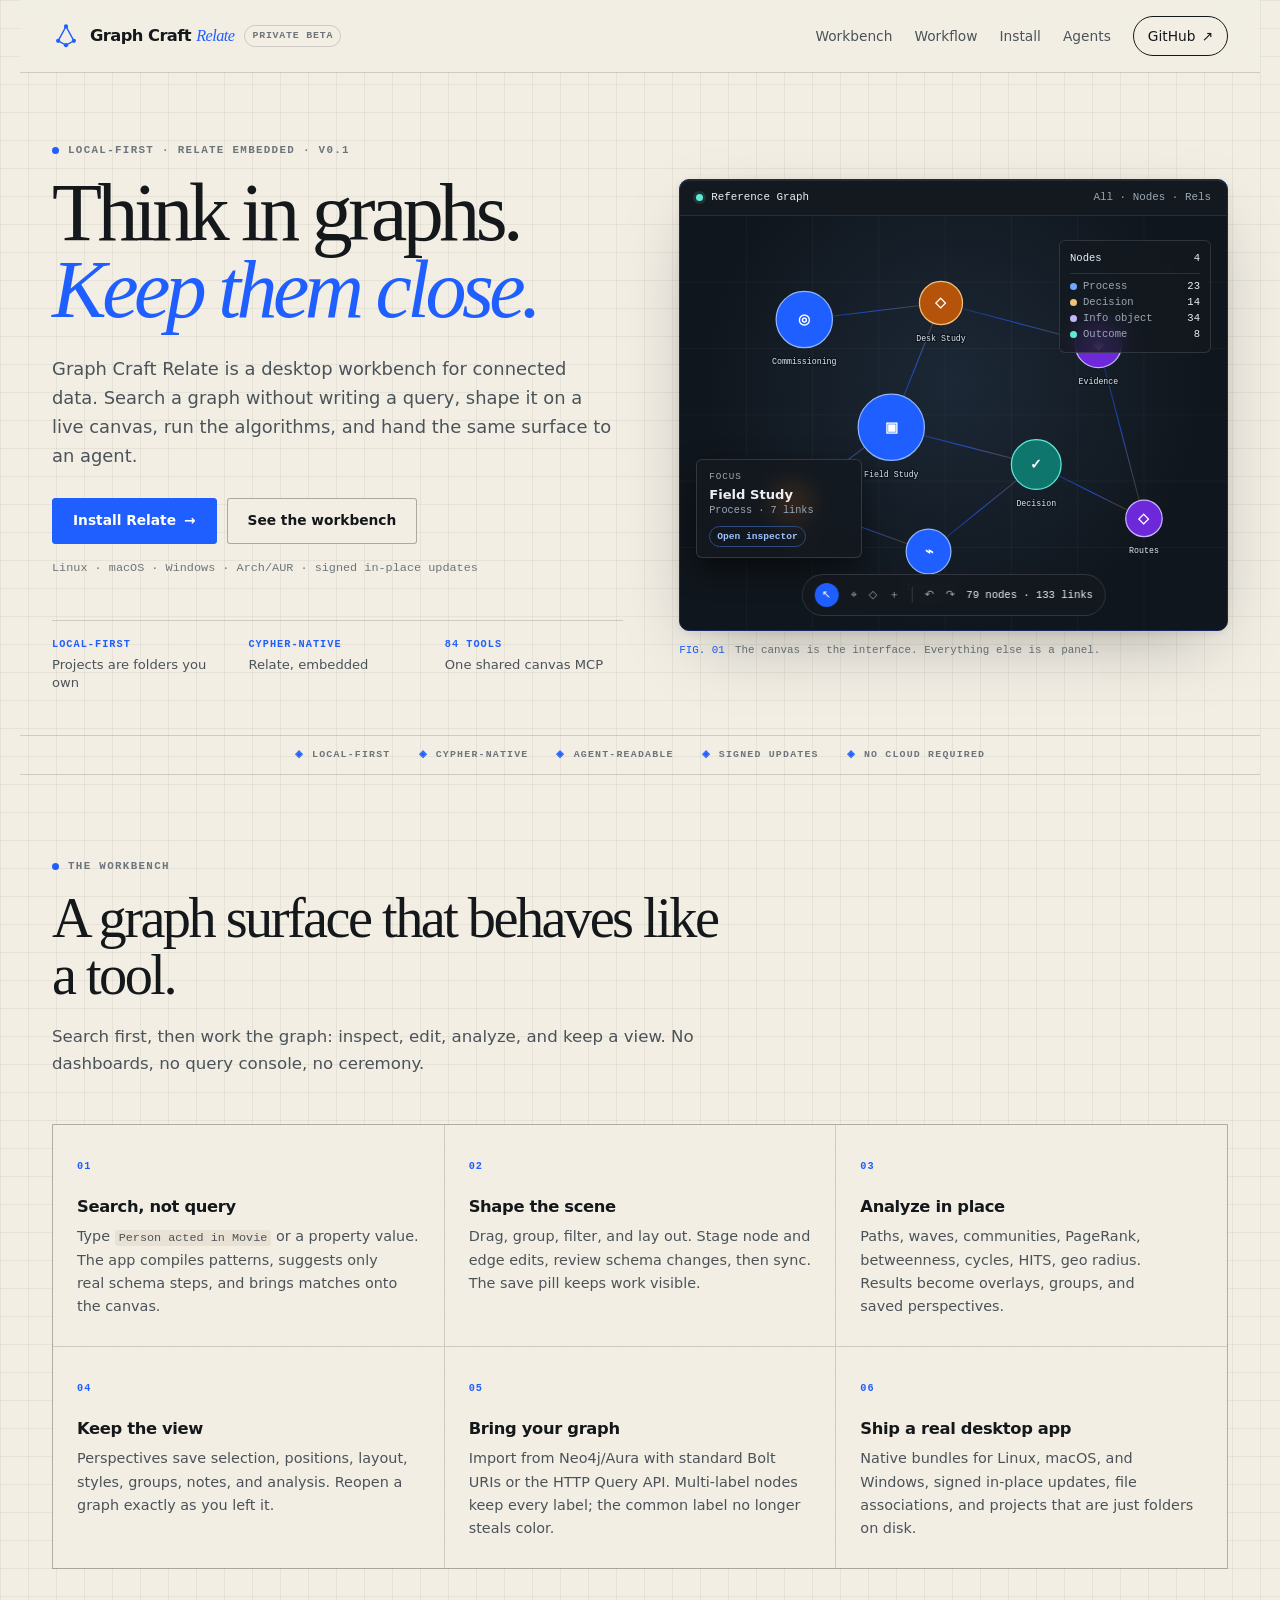
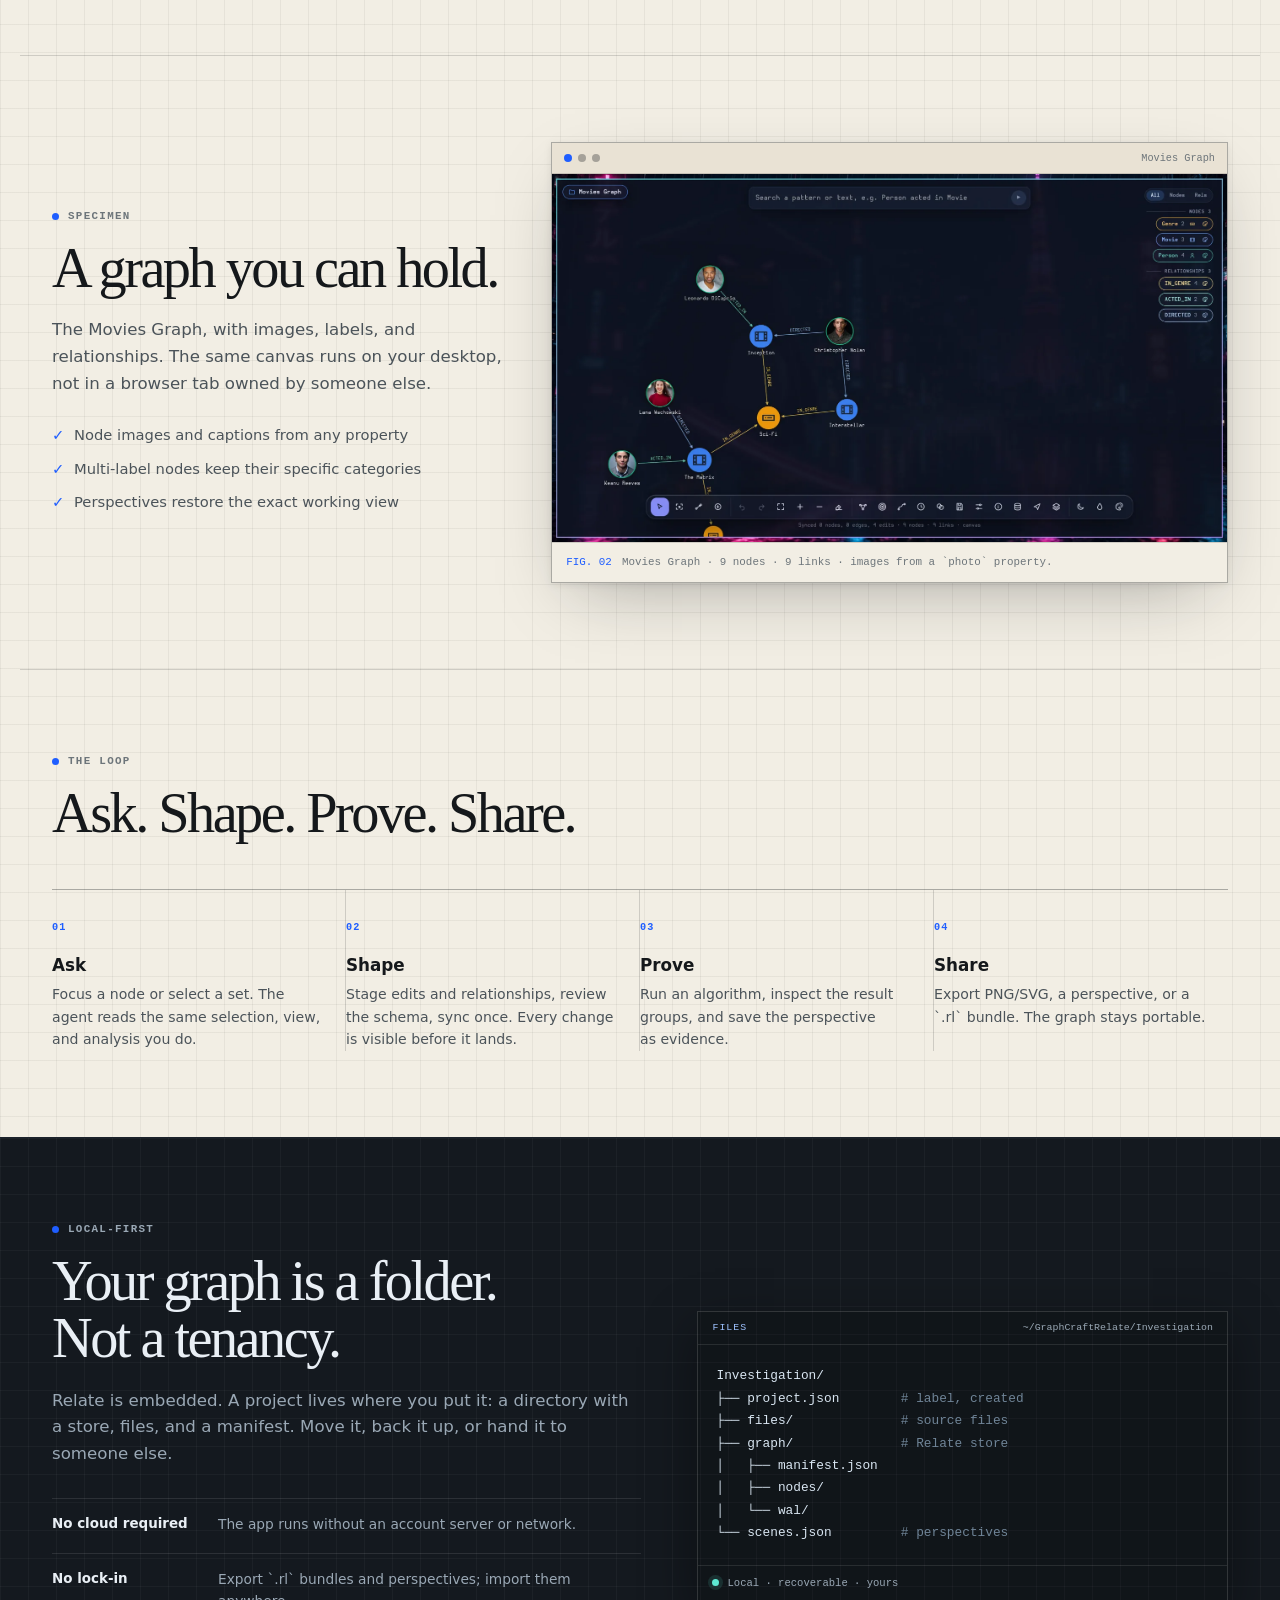
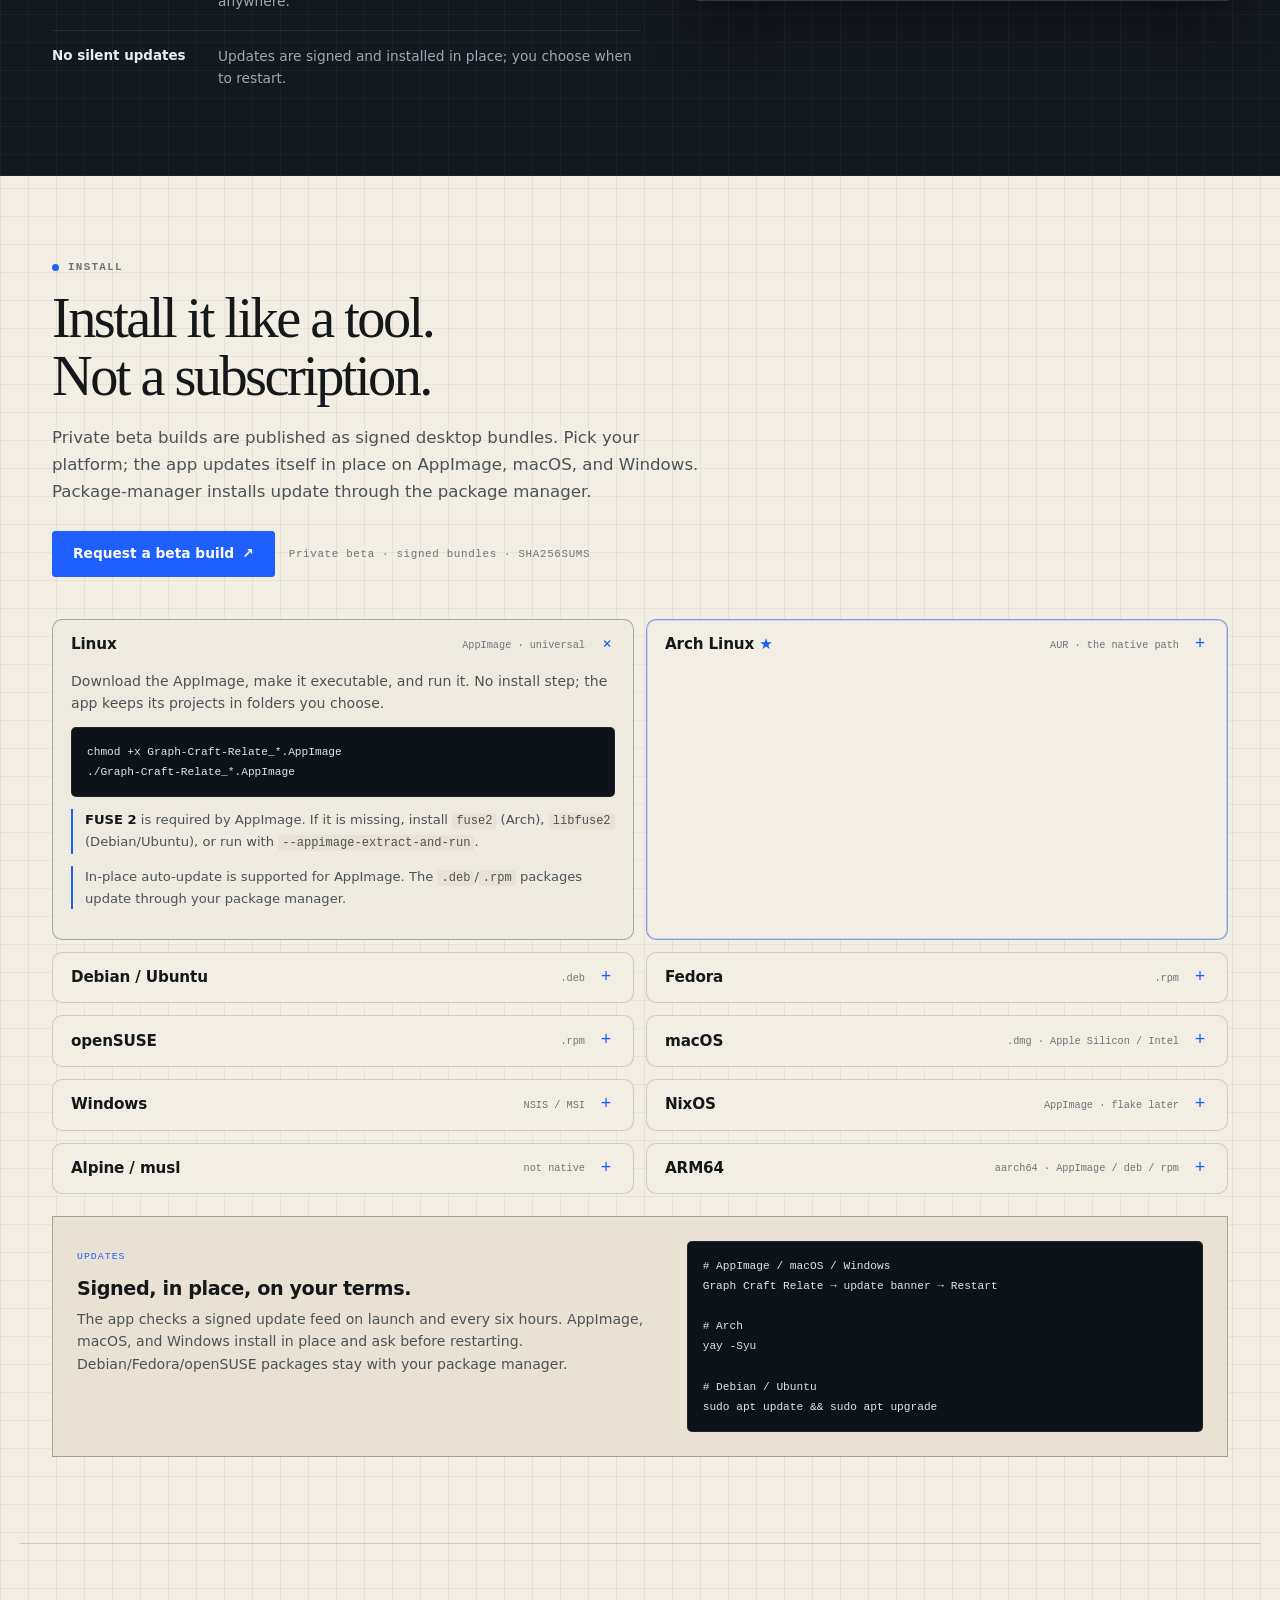
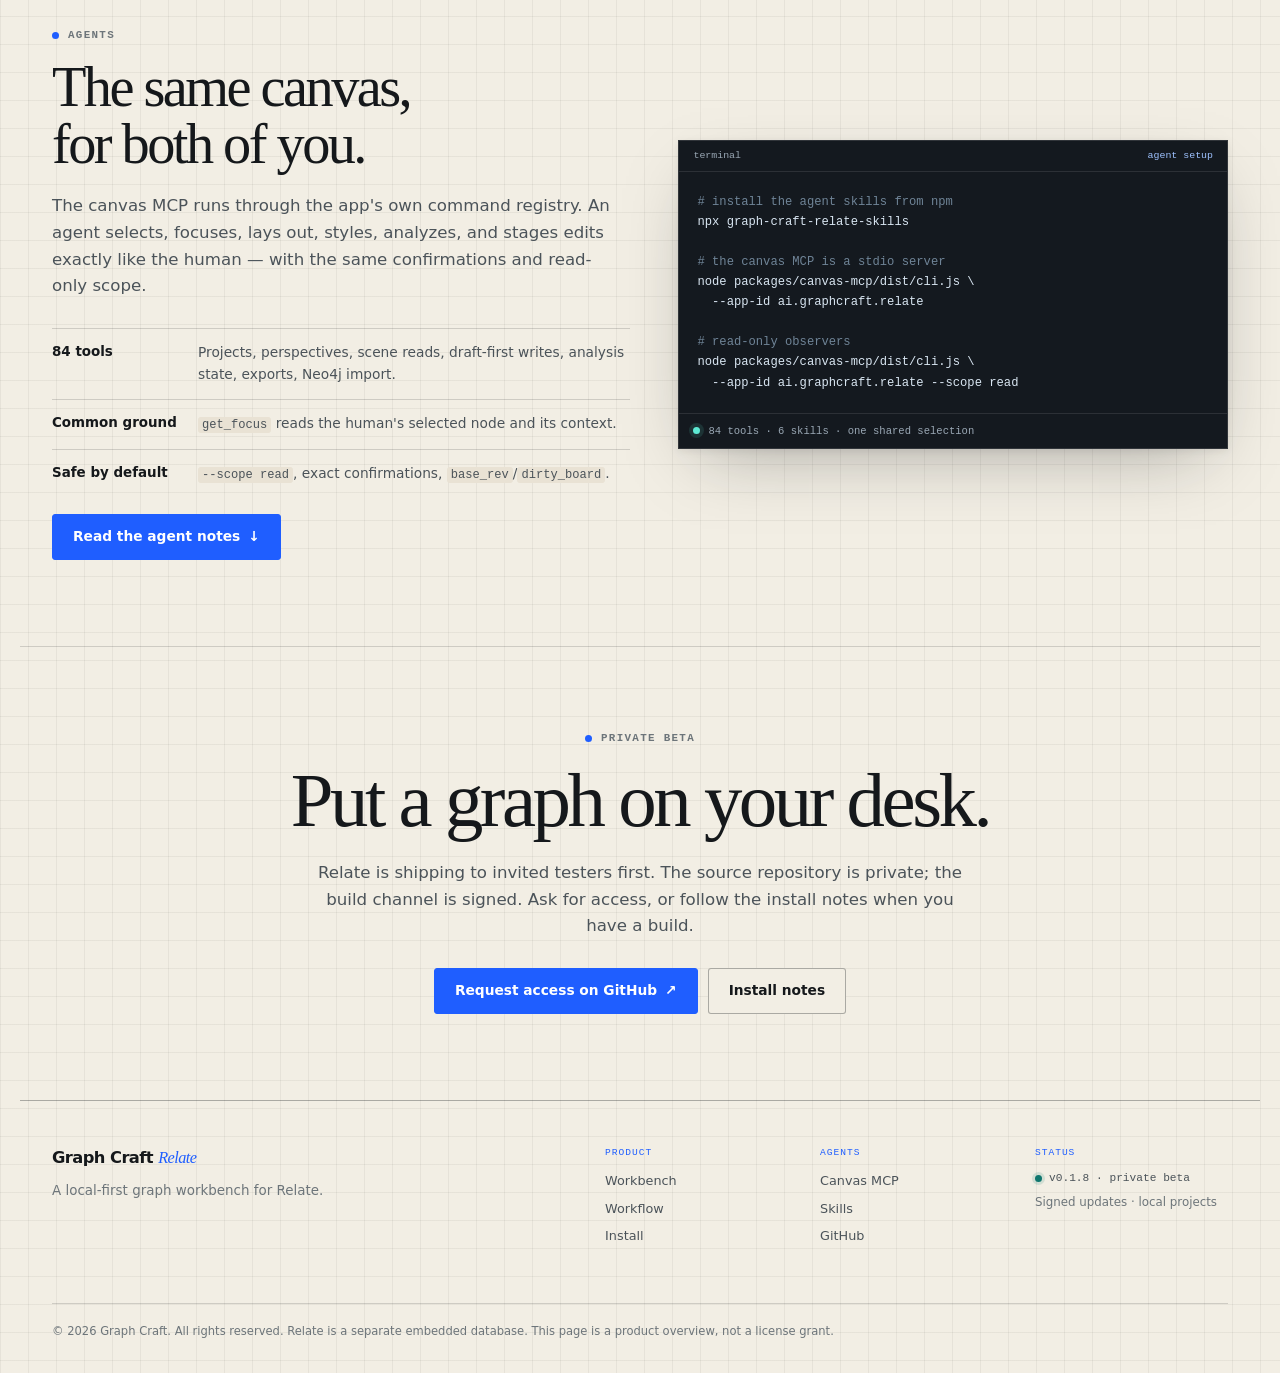
==== commit 7dc9eb37: "Publish Graph Craft Relate v0.1.8" ====
--- a/graph-craft-relate/index.html
+++ b/graph-craft-relate/index.html
@@ -418,7 +418,7 @@
     <div class="footer-cols">
       <div><span class="mono">PRODUCT</span><a href="#workbench">Workbench</a><a href="#workflow">Workflow</a><a href="#install">Install</a></div>
       <div><span class="mono">AGENTS</span><a href="#agents">Canvas MCP</a><a href="#agents">Skills</a><a href="https://github.com/fab679" rel="noreferrer">GitHub</a></div>
-      <div><span class="mono">STATUS</span><span class="status"><i></i> v0.1.7 · private beta</span><span class="muted">Signed updates · local projects</span></div>
+      <div><span class="mono">STATUS</span><span class="status"><i></i> v0.1.8 · private beta</span><span class="muted">Signed updates · local projects</span></div>
     </div>
     <p class="footer-legal">© 2026 Graph Craft. All rights reserved. Relate is a separate embedded database. This page is a product overview, not a license grant.</p>
   </footer>
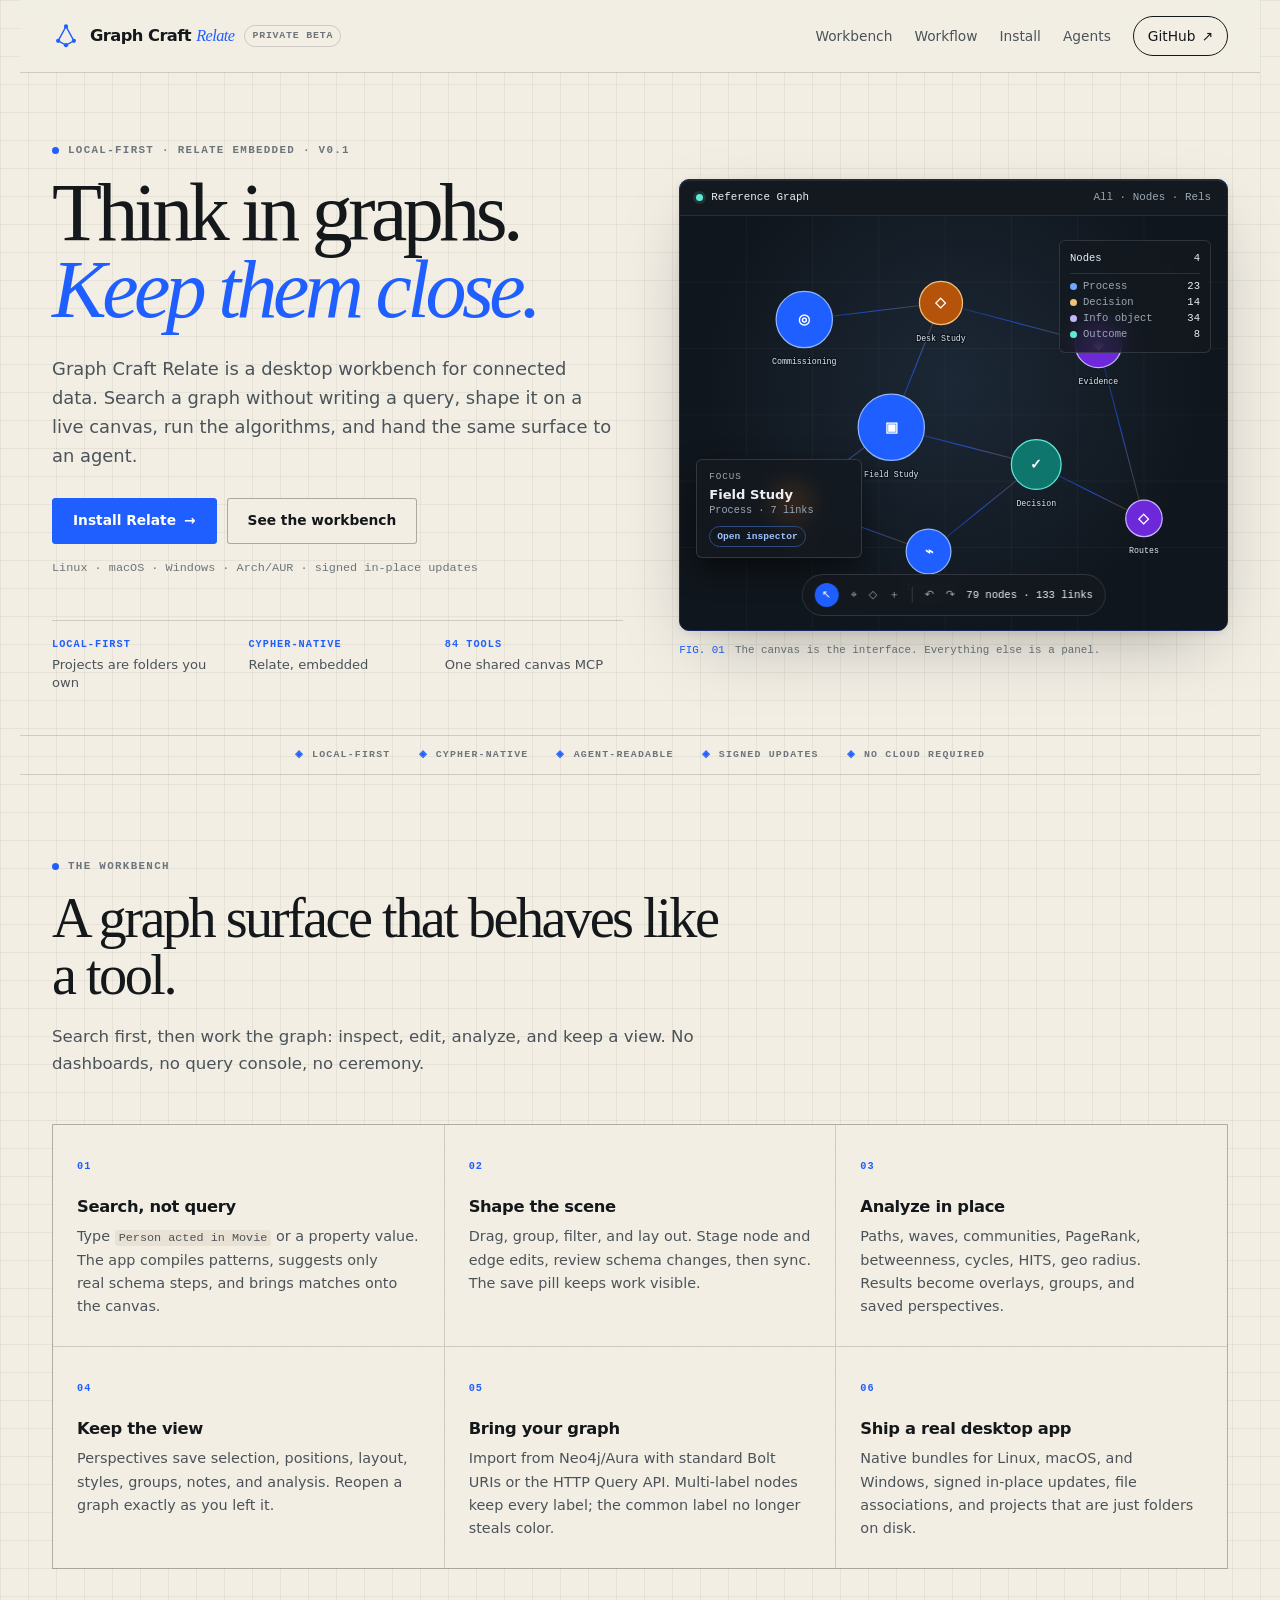
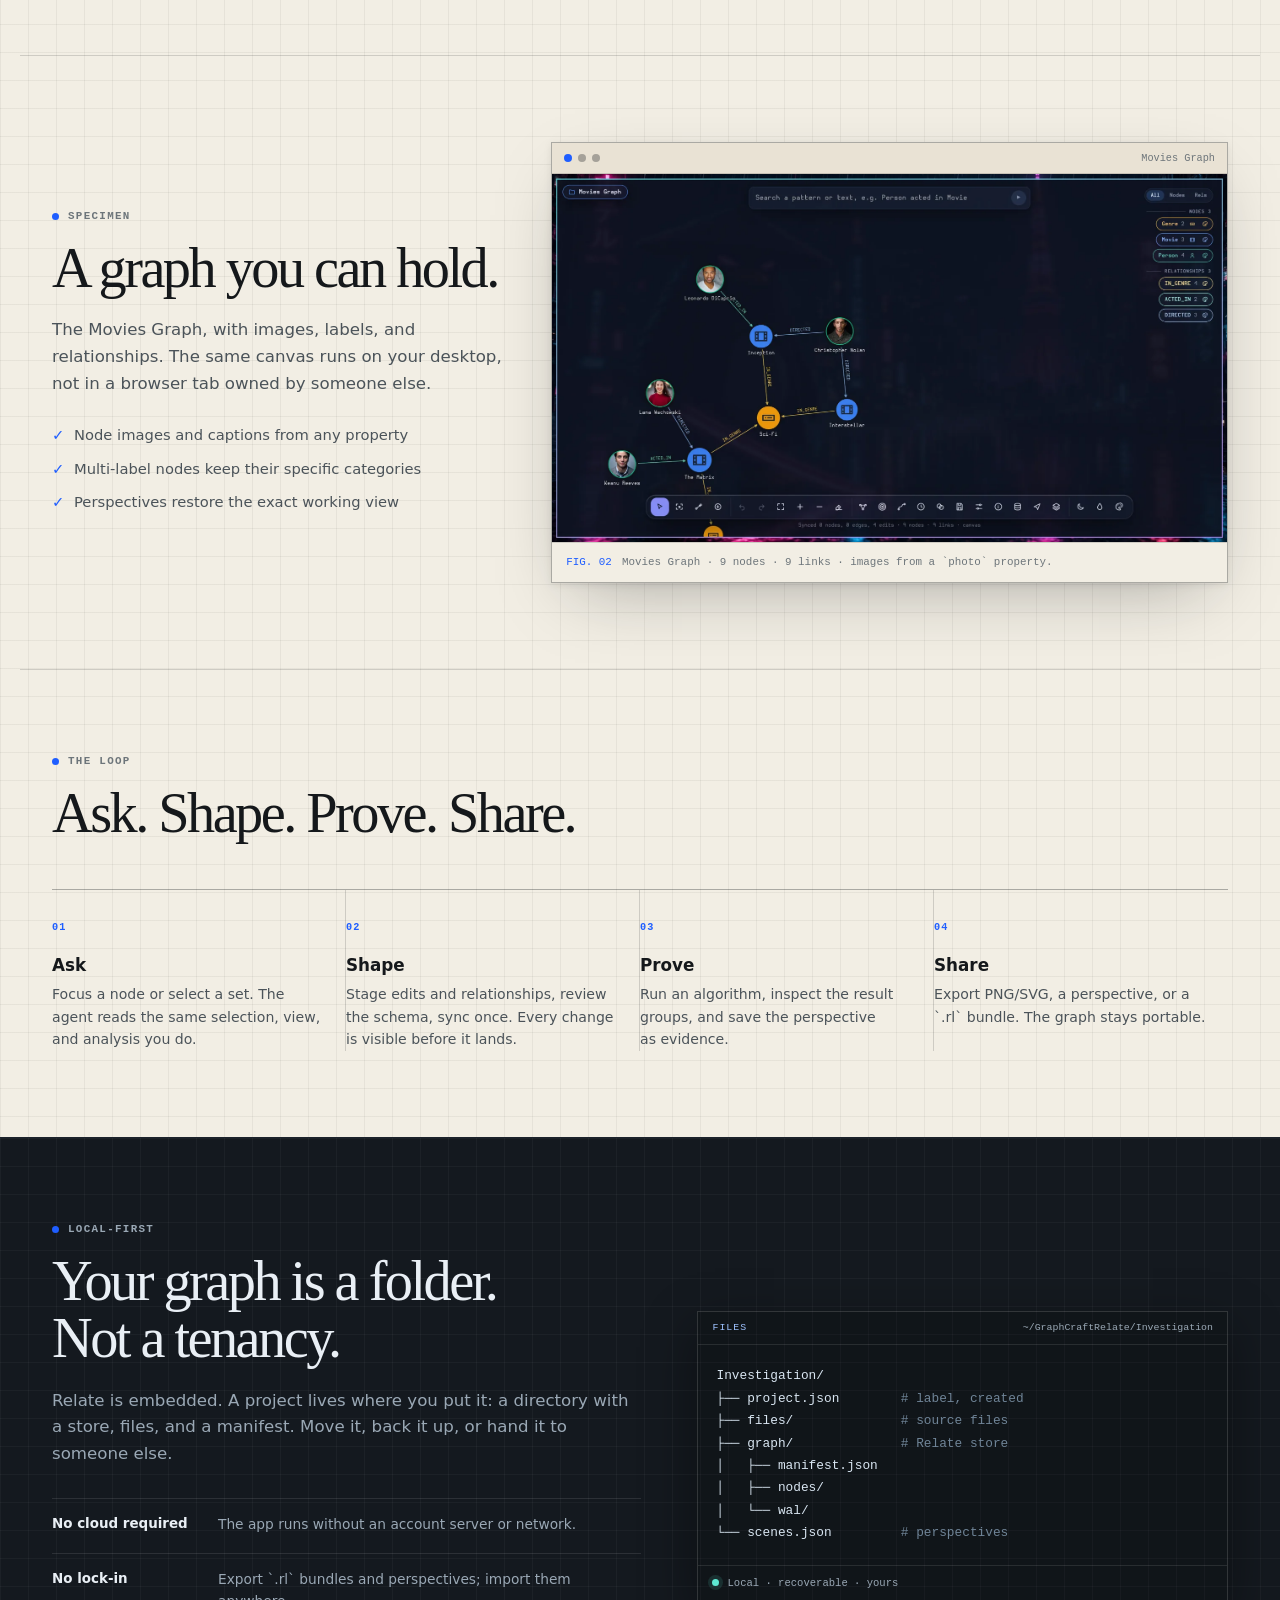
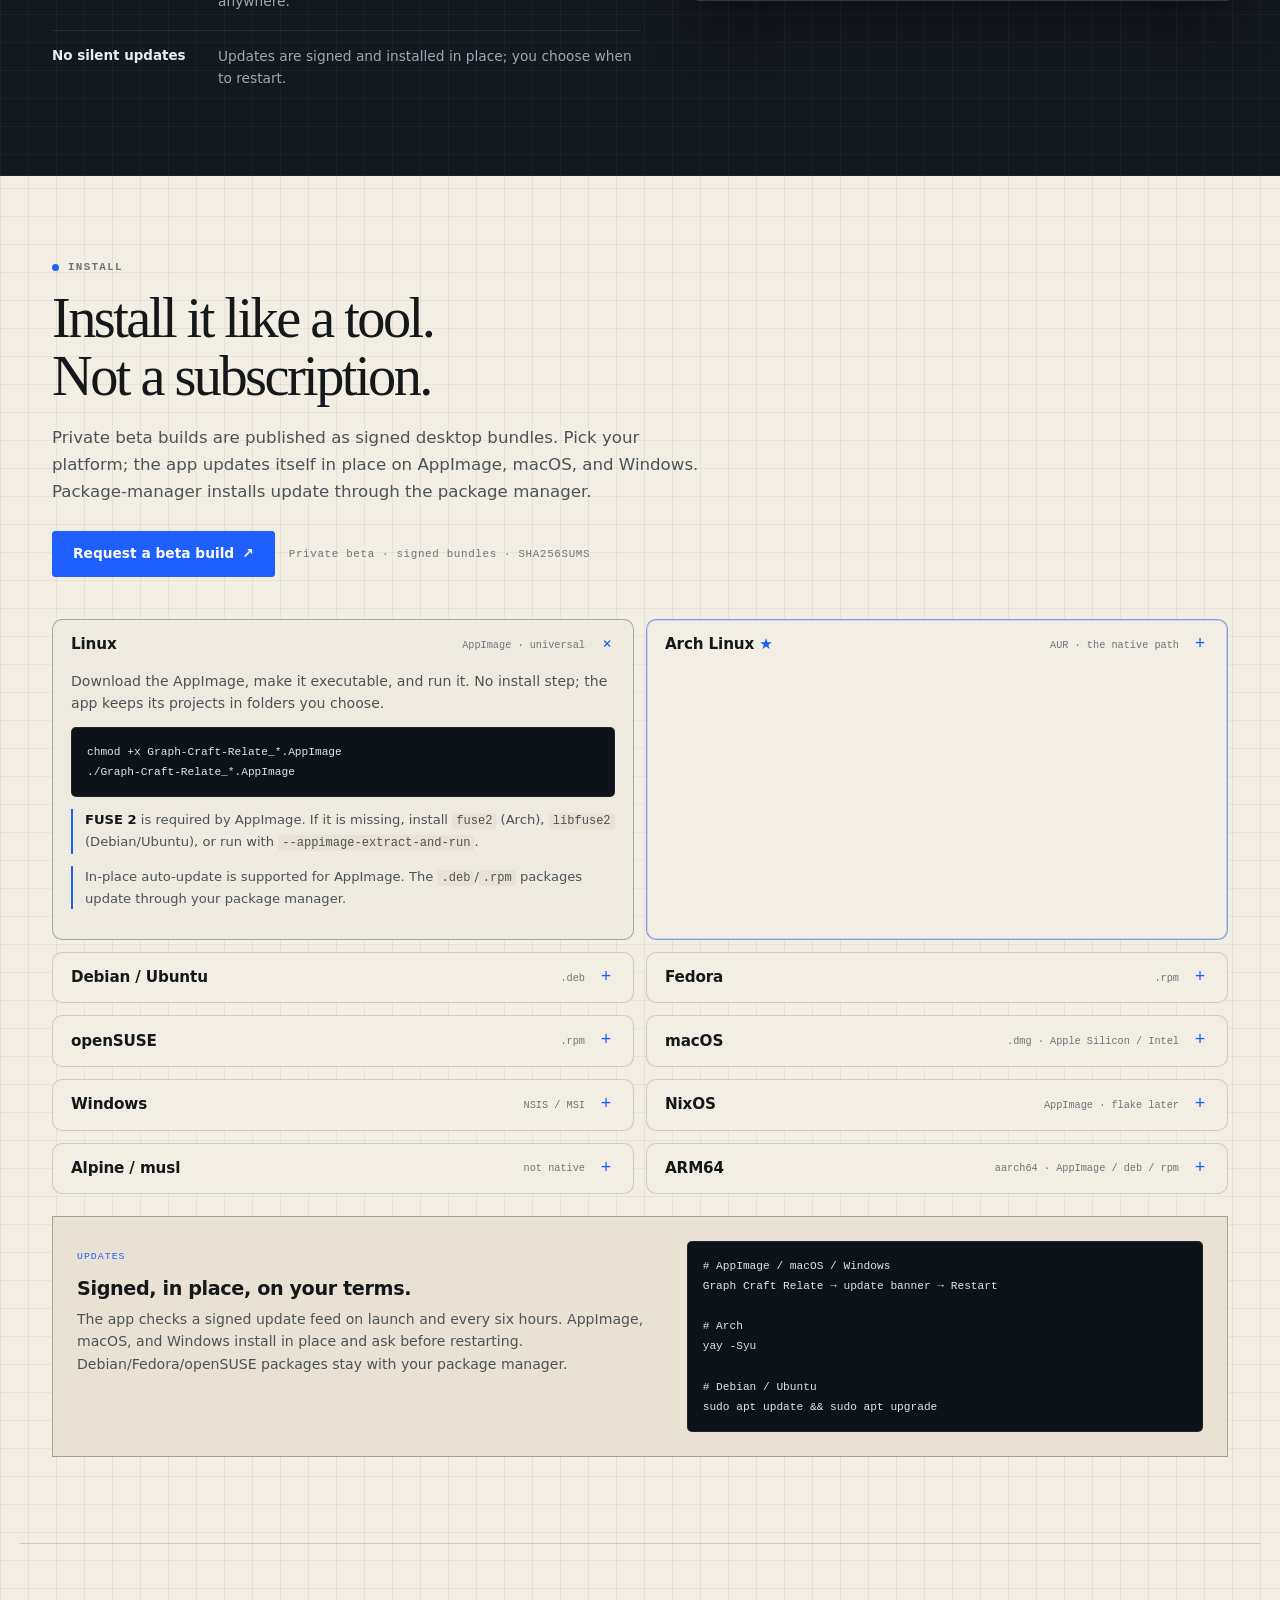
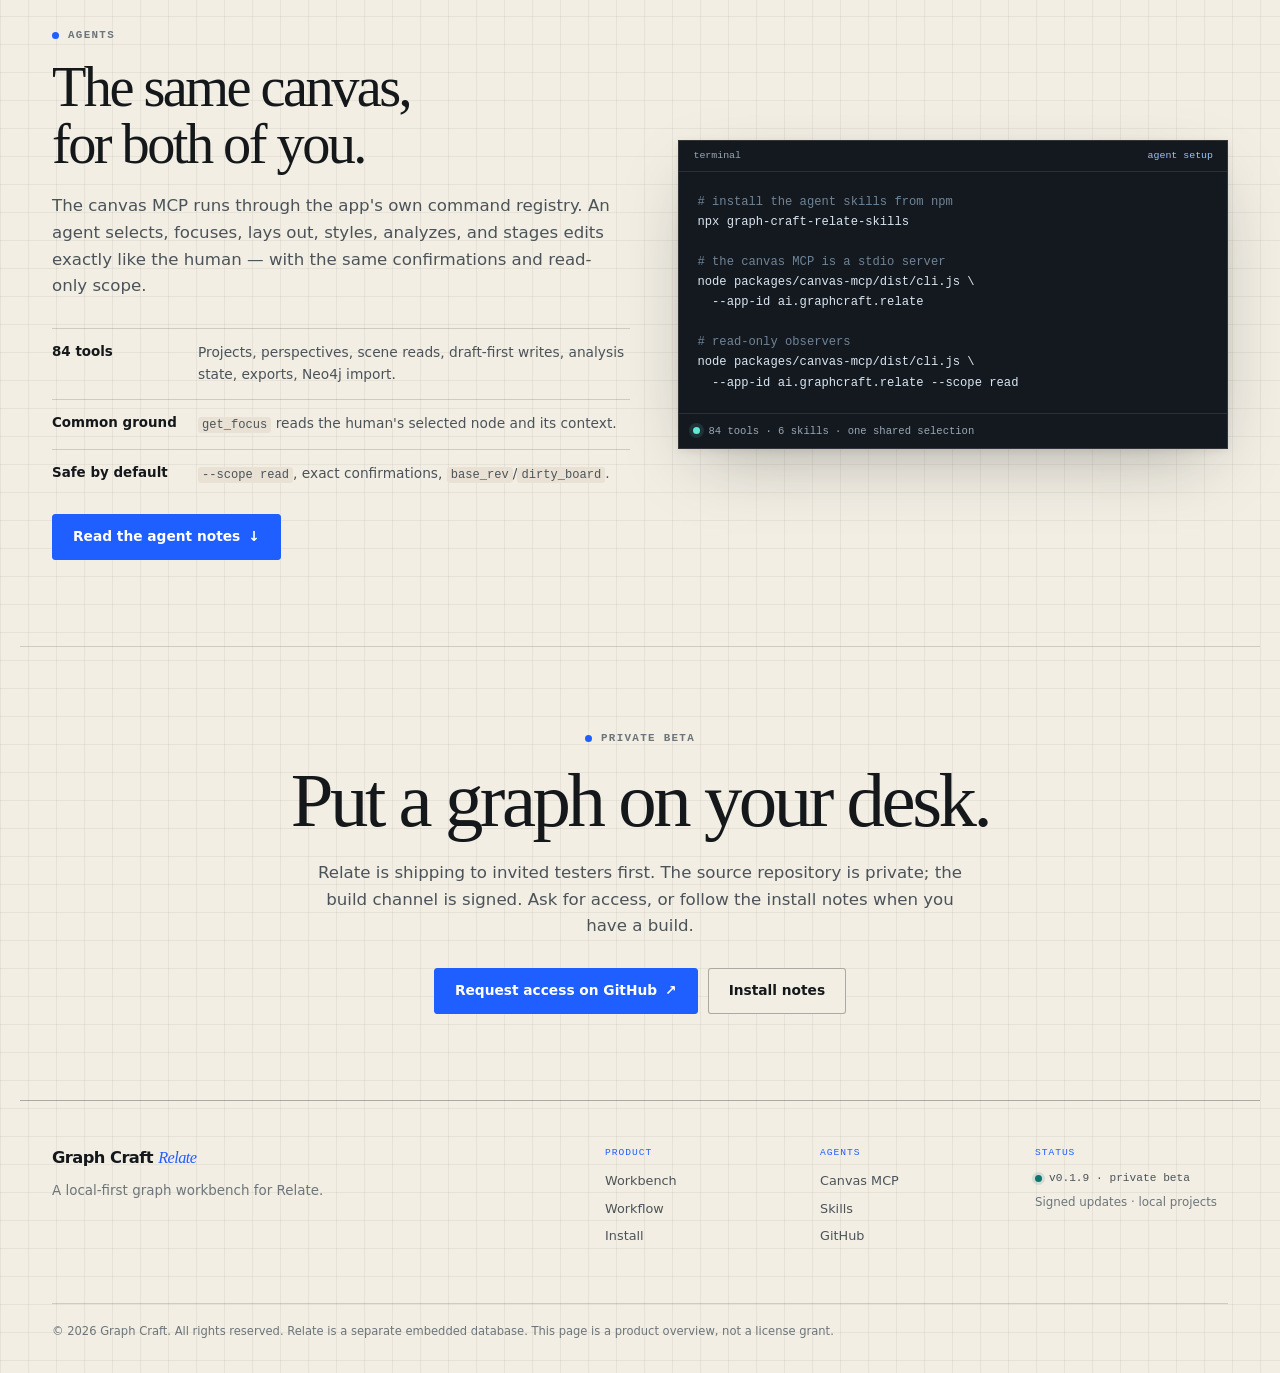
==== commit 84a2b658: "Publish Graph Craft Relate v0.1.9" ====
--- a/graph-craft-relate/index.html
+++ b/graph-craft-relate/index.html
@@ -418,7 +418,7 @@
     <div class="footer-cols">
       <div><span class="mono">PRODUCT</span><a href="#workbench">Workbench</a><a href="#workflow">Workflow</a><a href="#install">Install</a></div>
       <div><span class="mono">AGENTS</span><a href="#agents">Canvas MCP</a><a href="#agents">Skills</a><a href="https://github.com/fab679" rel="noreferrer">GitHub</a></div>
-      <div><span class="mono">STATUS</span><span class="status"><i></i> v0.1.8 · private beta</span><span class="muted">Signed updates · local projects</span></div>
+      <div><span class="mono">STATUS</span><span class="status"><i></i> v0.1.9 · private beta</span><span class="muted">Signed updates · local projects</span></div>
     </div>
     <p class="footer-legal">© 2026 Graph Craft. All rights reserved. Relate is a separate embedded database. This page is a product overview, not a license grant.</p>
   </footer>
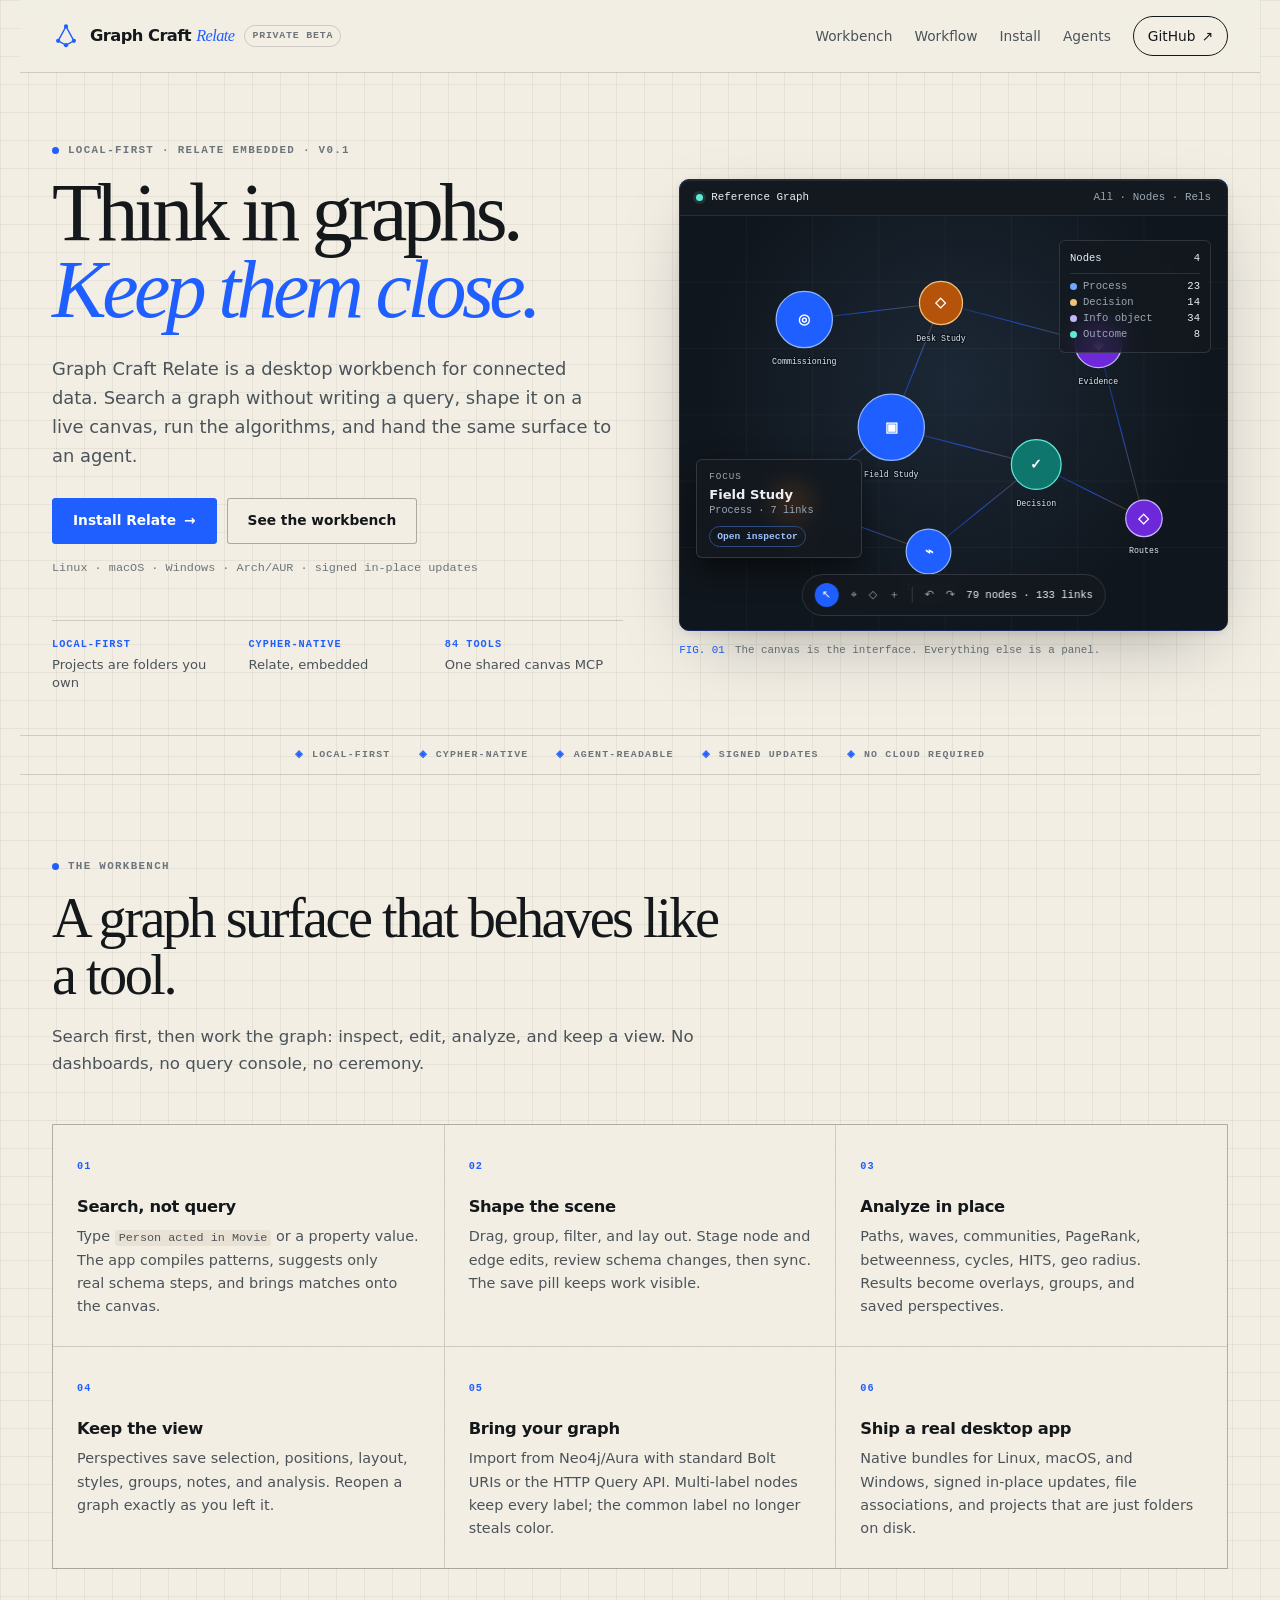
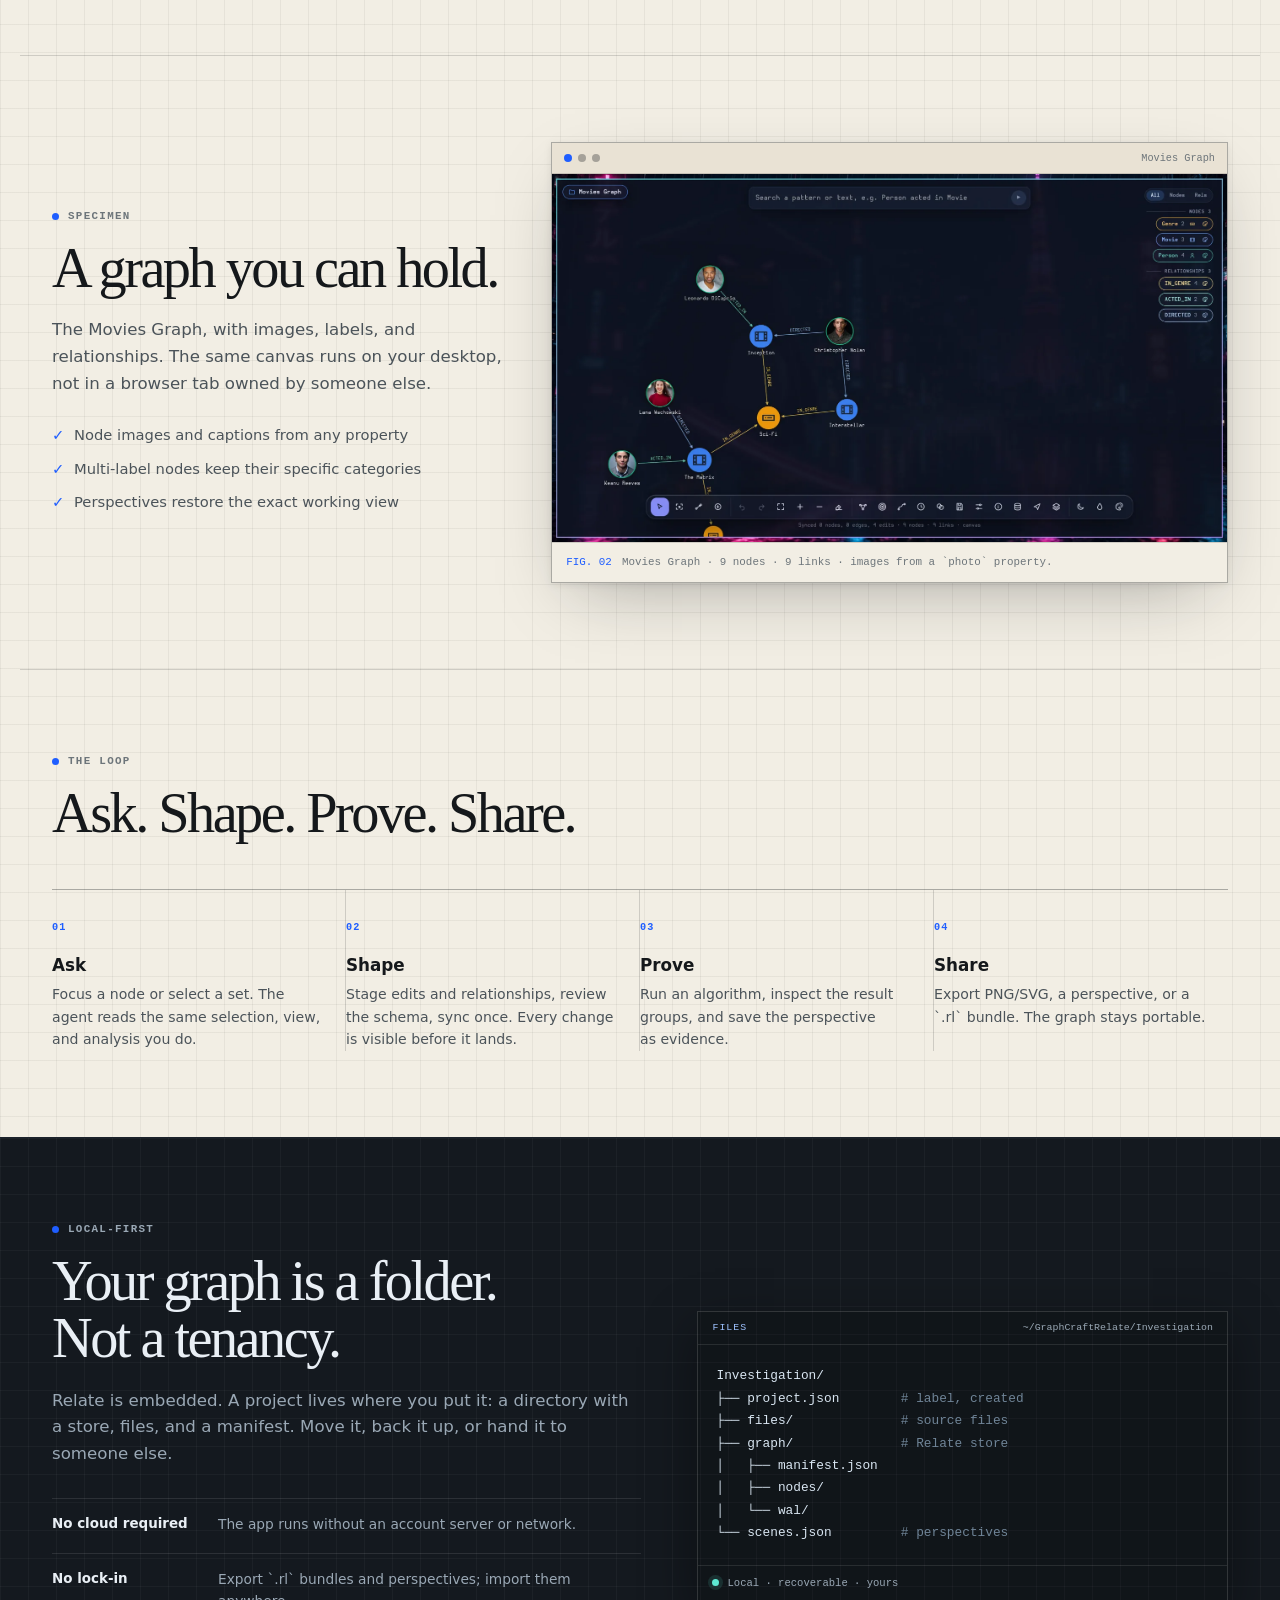
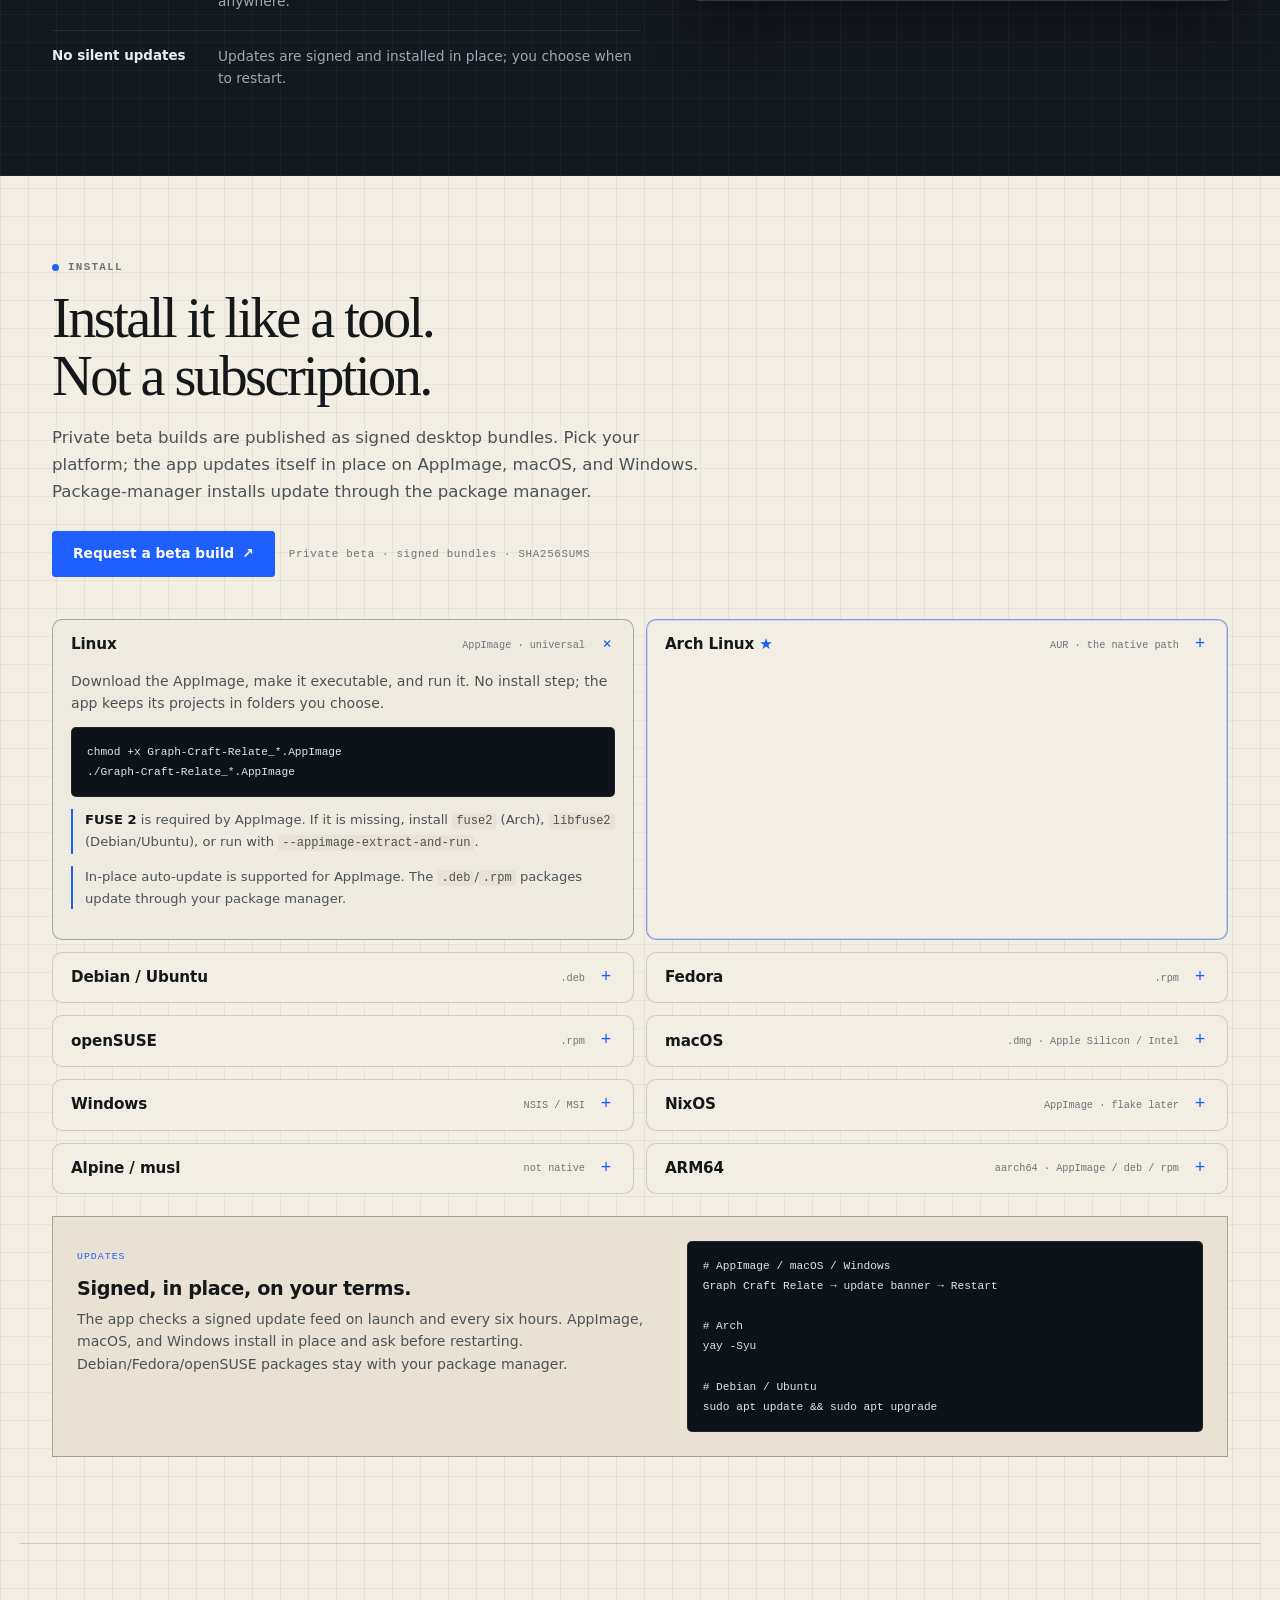
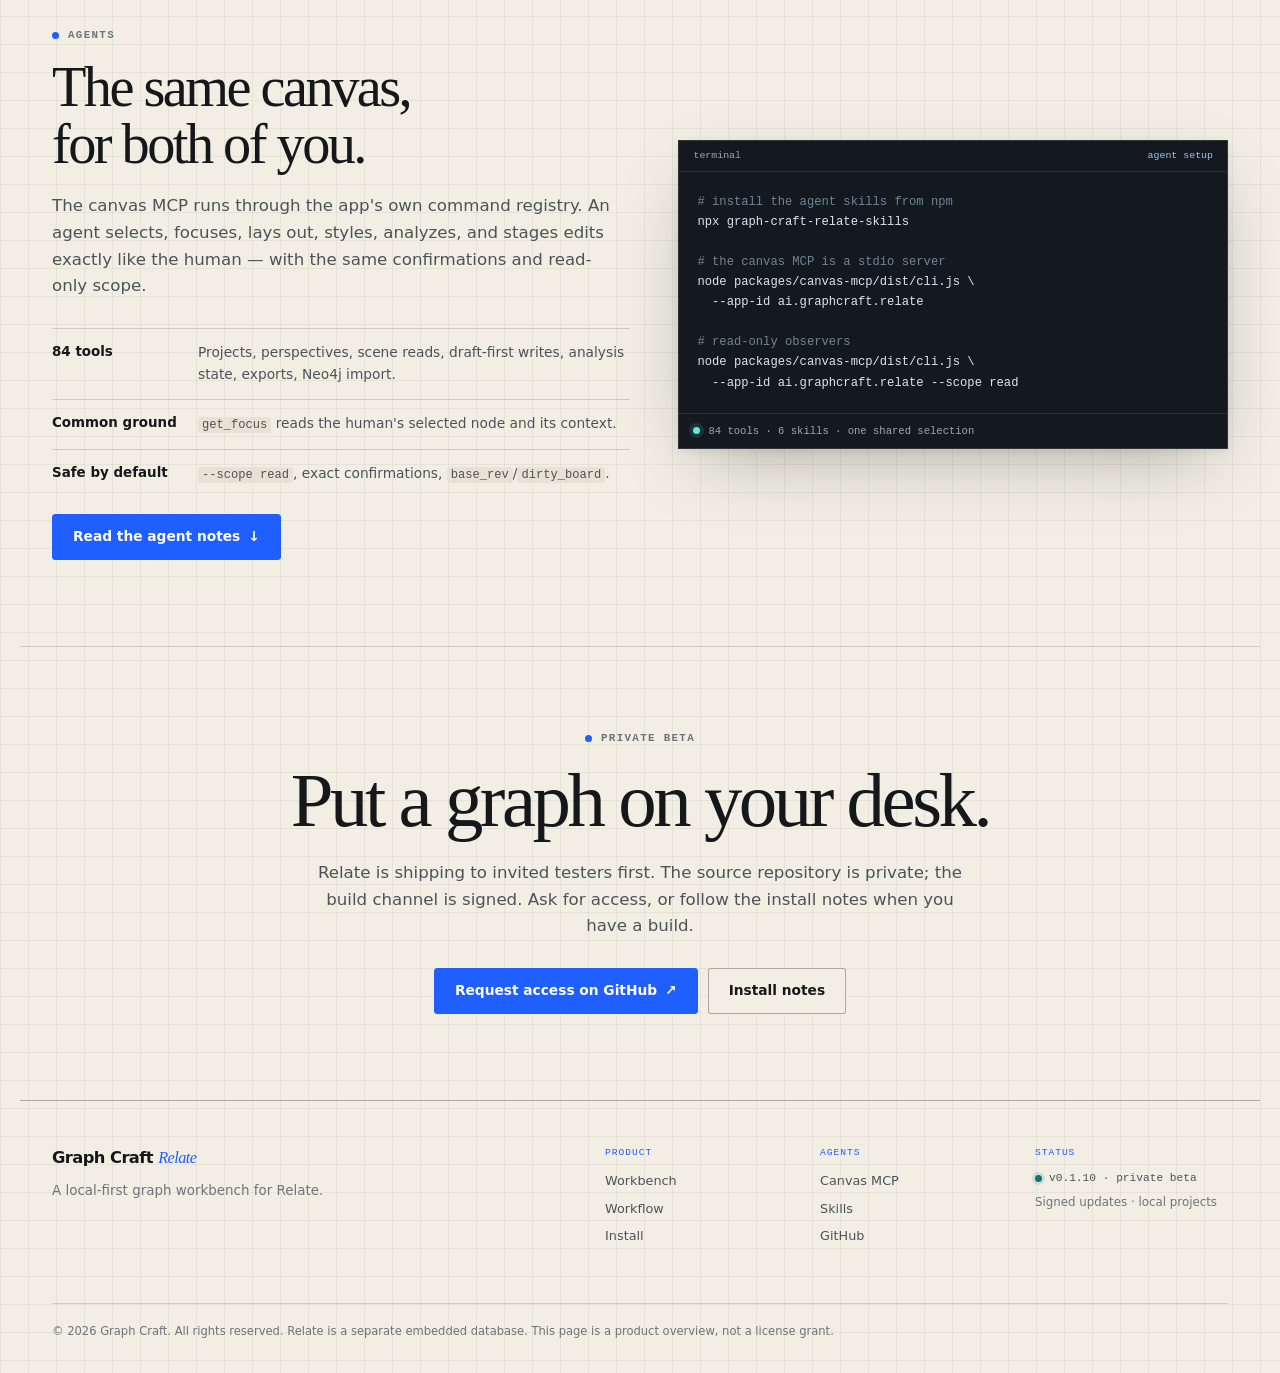
==== commit 22885a64: "Publish Graph Craft Relate v0.1.10" ====
--- a/graph-craft-relate/index.html
+++ b/graph-craft-relate/index.html
@@ -418,7 +418,7 @@
     <div class="footer-cols">
       <div><span class="mono">PRODUCT</span><a href="#workbench">Workbench</a><a href="#workflow">Workflow</a><a href="#install">Install</a></div>
       <div><span class="mono">AGENTS</span><a href="#agents">Canvas MCP</a><a href="#agents">Skills</a><a href="https://github.com/fab679" rel="noreferrer">GitHub</a></div>
-      <div><span class="mono">STATUS</span><span class="status"><i></i> v0.1.9 · private beta</span><span class="muted">Signed updates · local projects</span></div>
+      <div><span class="mono">STATUS</span><span class="status"><i></i> v0.1.10 · private beta</span><span class="muted">Signed updates · local projects</span></div>
     </div>
     <p class="footer-legal">© 2026 Graph Craft. All rights reserved. Relate is a separate embedded database. This page is a product overview, not a license grant.</p>
   </footer>
